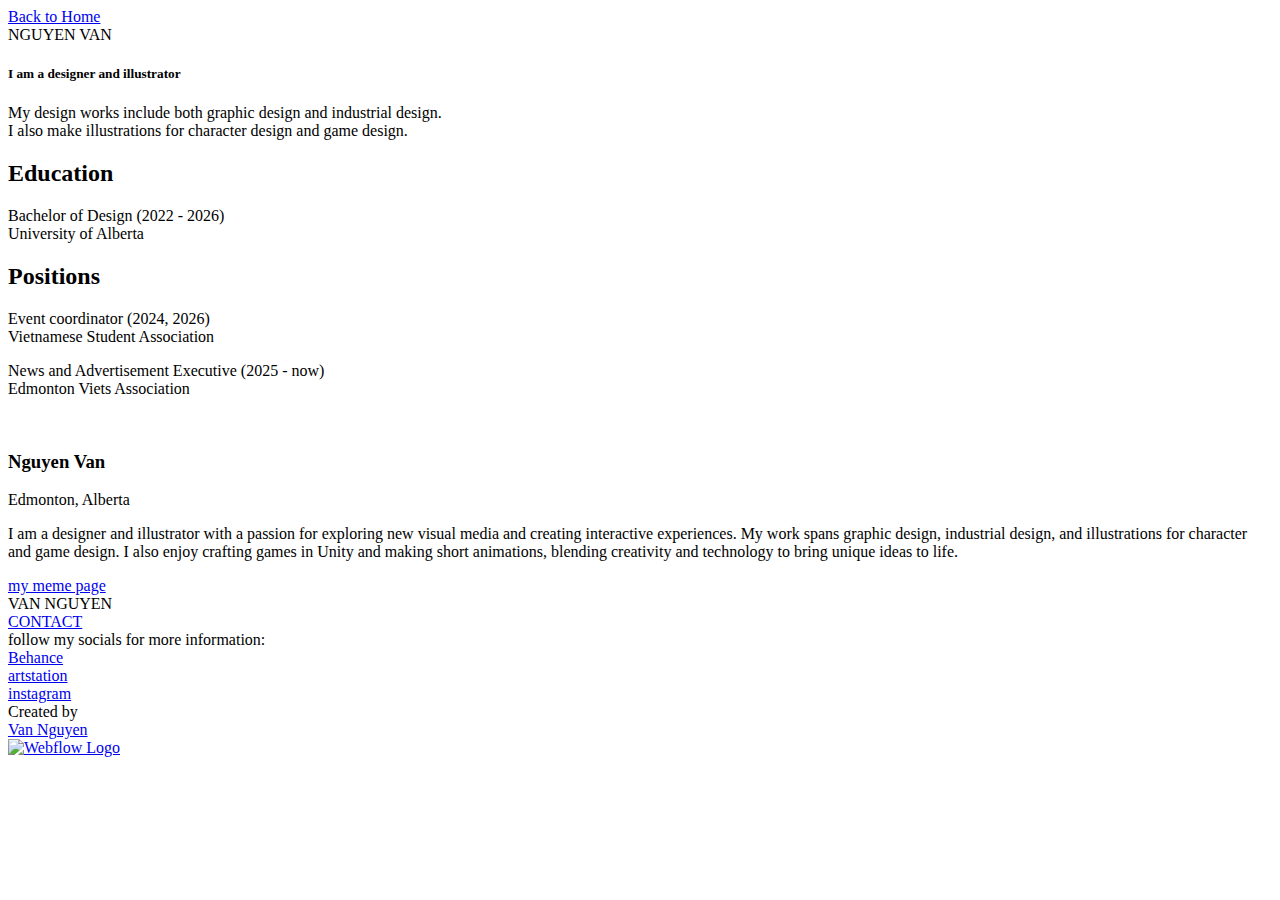
==== about-me.html @ 464d43b6 "Add files via upload" ====
<!DOCTYPE html><html data-wf-page="67dcb4f5de5b63b4d4d7429f" data-wf-site="67dcb4f5de5b63b4d4d7425e" data-wf-status="1" lang="en" data-wf-locale="en"><head><meta charset="utf-8"/><title>About me</title><meta content="About me" property="og:title"/><meta content="About me" property="twitter:title"/><meta content="width=device-width, initial-scale=1" name="viewport"/><meta content="Webflow" name="generator"/><link href="css/webflow-style.css" rel="stylesheet" type="text/css"/><link href="https://fonts.googleapis.com" rel="preconnect"/><link href="https://fonts.gstatic.com" rel="preconnect" crossorigin="anonymous"/><script src="https://ajax.googleapis.com/ajax/libs/webfont/1.6.26/webfont.js" type="text/javascript"></script><script type="text/javascript">WebFont.load({  google: {    families: ["Montserrat:100,100italic,200,200italic,300,300italic,400,400italic,500,500italic,600,600italic,700,700italic,800,800italic,900,900italic"]  }});</script><script type="text/javascript">!function(o,c){var n=c.documentElement,t=" w-mod-";n.className+=t+"js",("ontouchstart"in o||o.DocumentTouch&&c instanceof DocumentTouch)&&(n.className+=t+"touch")}(window,document);</script><link href="images/favicon.png" rel="shortcut icon" type="image/x-icon"/><link href="images/app-icon.png" rel="apple-touch-icon"/><meta name="robots" content="noindex"></head><body><div class="main-wrapper"><section class="section-header"><div class="back-to-home"><a data-w-id="5b783080-8702-f829-5956-04afd309e642" href="/" class="link-on-light w-inline-block"><div class="text-size-caps-tiny">Back to Home</div><div class="underline-link dark-line-transparent"><div class="underline-on-hover dark-line"></div></div></a></div><div class="wrap-logo-light"><div class="logo-on-white">NGUYEN VAN</div></div><div class="flex-ver-center-top"><div class="wrap-licenses-info"><h5 class="text-align-center">I am a designer and illustrator</h5><div class="paragraph-small text-align-center">My design works include both graphic design and industrial design. <br/>I also make illustrations for character design and game design.</div></div></div></section><section class="licenses"><div class="w-layout-blockcontainer container w-container"><div class="margin-vertical-50px"><div class="line-horizontal-dark"></div></div><div class="margin-bottom-100px"><div class="w-layout-grid grid-12-columns"><div id="w-node-_03982866-c408-ca87-9f20-dda35f40e719-d4d7429f" class="wrap-content"><h2 class="heading-medium">Education</h2><p class="paragraph-small">Bachelor of Design (2022 - 2026)<br/>University of Alberta</p><h2 class="heading-medium">Positions</h2><p class="paragraph-small">Event coordinator (2024, 2026)<br/>Vietnamese Student Association</p><p class="paragraph-small">News and Advertisement Executive (2025 - now)<br/>Edmonton Viets Association</p></div><div id="w-node-ee511ff6-ea95-f053-33fc-9f5f049cc5e0-d4d7429f" class="w-layout-grid grid-3-columns"><div id="w-node-ee511ff6-ea95-f053-33fc-9f5f049cc5e1-d4d7429f" class="wrap-content"><img src="images/artboard-202.png" loading="lazy" sizes="(max-width: 767px) 100vw, (max-width: 991px) 728px, 940px" srcset="images/artboard-202-p-500.png 500w, images/artboard-202-p-800.png 800w, images/artboard-202-p-1080.png 1080w, images/artboard-202-p-1600.png 1600w, images/artboard-202-p-2000.png 2000w, images/artboard-202-p-2600.png 2600w, images/artboard-202-p-3200.png 3200w, images/artboard-202.png 3301w" alt="" class="image-7"/></div><div id="w-node-ee511ff6-ea95-f053-33fc-9f5f049cc5e8-d4d7429f" class="wrap-content"><h3 class="heading-medium-2 text-align-center">Nguyen Van</h3><p class="paragraph-small text-name">Edmonton, Alberta</p><p class="paragraph-small">I am a designer and illustrator with a passion for exploring new visual media and creating interactive experiences. My work spans graphic design, industrial design, and illustrations for character and game design. I also enjoy crafting games in Unity and making short animations, blending creativity and technology to bring unique ideas to life.</p><a href="https://vans-portfolio-site-6d02f5.webflow.io/" class="button w-inline-block"><div class="text-button-on-dark">my meme page</div></a></div></div></div></div></div></section><section data-w-id="c241b0a5-a952-9796-8a7b-8c2e65cb9c24" class="testimonials section-dark"><section class="section-cta-01"><div id="Contact" class="contact-anchor"></div></section><div class="wrap-logo-dark"><div class="logo-on-dark">VAN NGUYEN</div><div class="line-vertical"></div><a href="mailto:nguyenkhanhvan112.24@gmail.com" class="button-cta w-inline-block"><div class="text-button">CONTACT</div></a></div><section class="section-cta-02"><div class="w-layout-blockcontainer container w-container"><div class="flex-ver-center-top"><div class="margin-bottom-25px"><div class="maxw-did-you-find"><div class="text-size-caps-tiny text-color-light text-align-center">follow my socials for more information:</div></div></div><div class="flex-social-links"><a data-w-id="8484352c-6ba5-ca65-12f2-afdf9af76b28" href="https://www.behance.net/khanhvannguyen4" target="_blank" class="link-on-dark w-inline-block"><div class="text-size-caps-tiny text-color-light">Behance</div><div class="underline-link light-line-transparent"><div class="underline-on-hover light-line"></div></div></a><a data-w-id="8484352c-6ba5-ca65-12f2-afdf9af76b28" href="https://fsan_go.artstation.com/" target="_blank" class="link-on-dark w-inline-block"><div class="text-size-caps-tiny text-color-light">artstation</div><div class="underline-link light-line-transparent"><div class="underline-on-hover light-line"></div></div></a><a data-w-id="8484352c-6ba5-ca65-12f2-afdf9af76b28" href="https://www.instagram.com/astolfobeztwaifu/" target="_blank" class="link-on-dark w-inline-block"><div class="text-size-caps-tiny text-color-light">instagram</div><div class="underline-link light-line-transparent"><div class="underline-on-hover light-line"></div></div></a></div></div></div></section><div class="flex-ver-center-top"></div></section><section class="section-footer-links section-dark"><div class="w-layout-blockcontainer container w-container"><div class="margin-bottom-20px"><div class="line-horizontal-light"></div><div class="footer-links"><div class="footer-link-left"><div class="margin-right-8px"><div class="info-text-footer"><div class="text-size-tiny">Created by</div></div></div><div class="margin-right-30px"><a href="/" class="link-fading w-inline-block"><div class="text-size-tiny text-color-light">Van Nguyen</div></a></div><a href="/" class="link-fading w-inline-block"><div class="logo-webflow-light"><img sizes="(max-width: 767px) 100vw, (max-width: 991px) 728px, 940px" srcset="images/artboard-204-p-500.png 500w, images/artboard-204-p-800.png 800w, images/artboard-204-p-1080.png 1080w, images/artboard-204-p-1600.png 1600w, images/artboard-204-p-2000.png 2000w, images/artboard-204.png 2334w" alt="Webflow Logo" src="images/artboard-204.png" loading="lazy" class="image-6"/></div></a></div></div></div></div></section></div><script src="js/jquery.js" type="text/javascript"  ></script><script src="js/webflow.schunk.4a394eb5af8156f2.js" type="text/javascript"></script><script src="js/webflow.schunk.96f2ee1a4dca6836.js" type="text/javascript"></script><script src="js/webflow-script-1.js" type="text/javascript"></script></body></html>
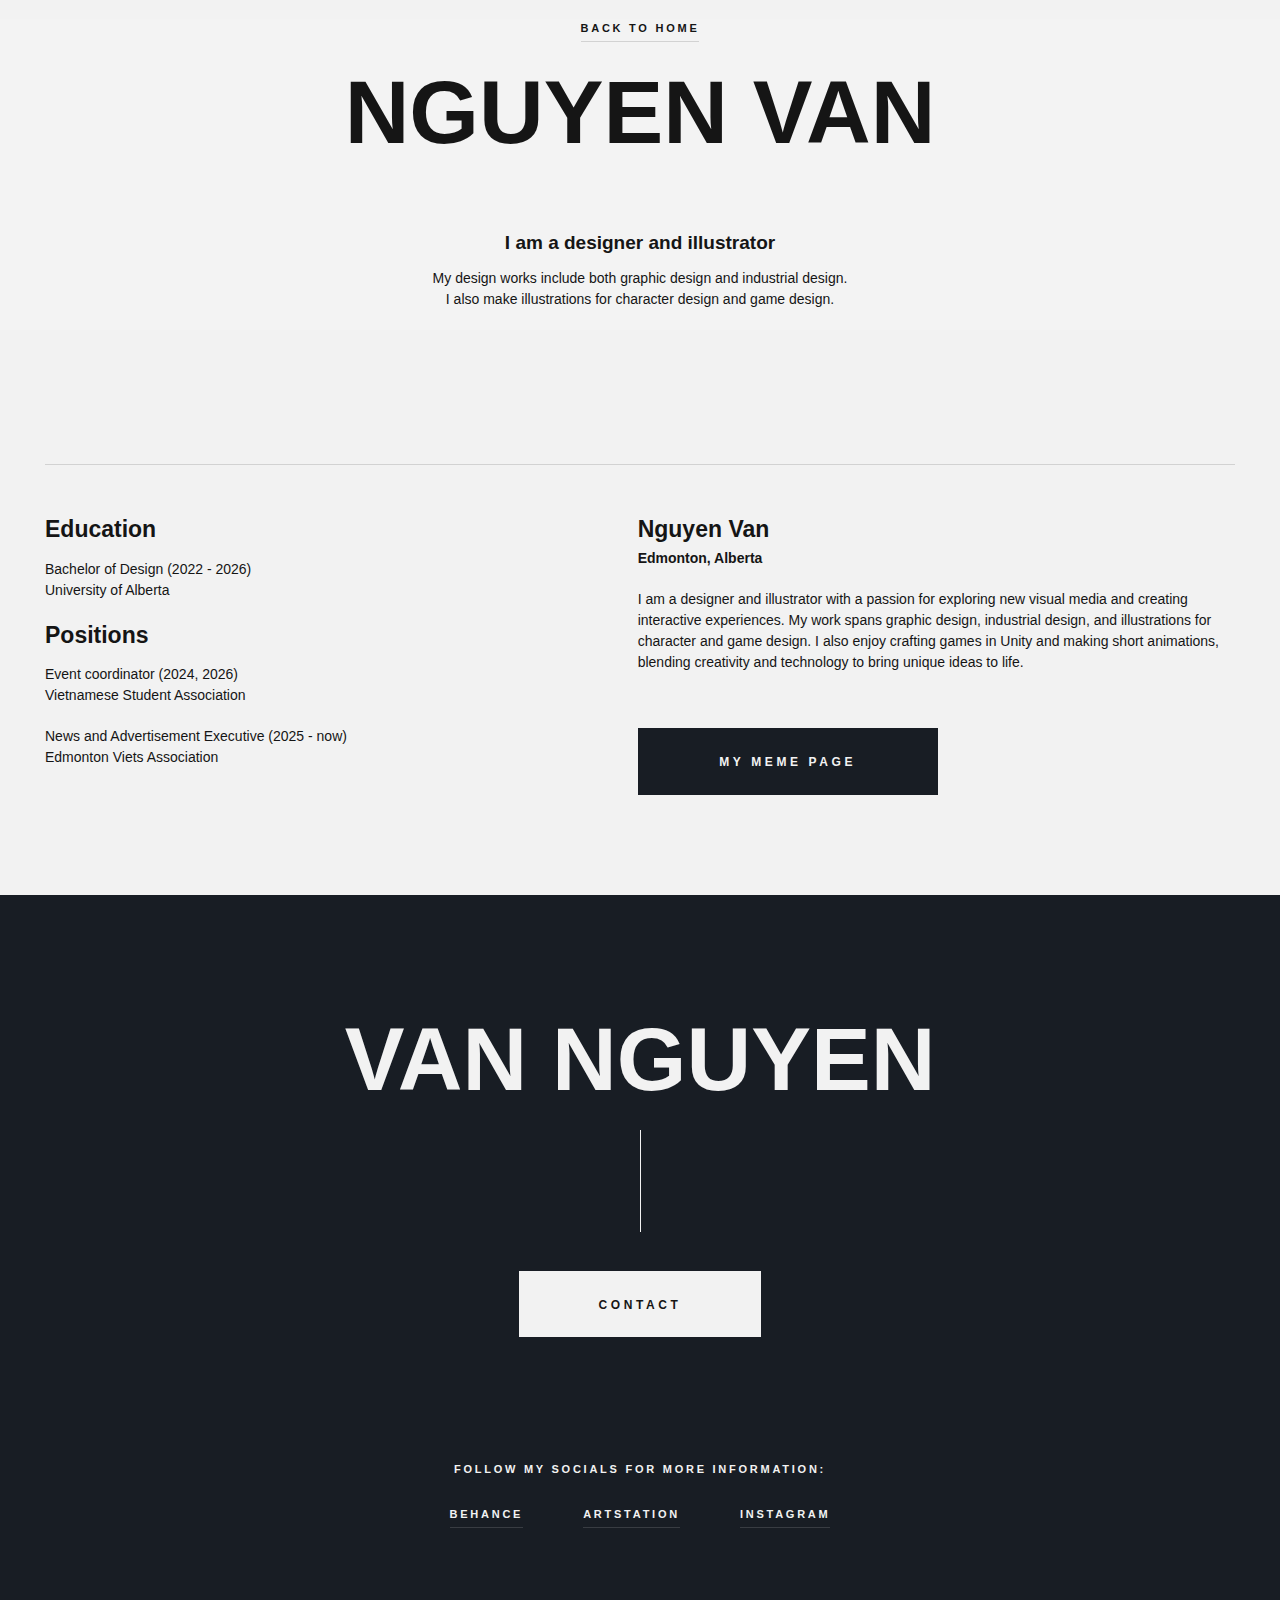
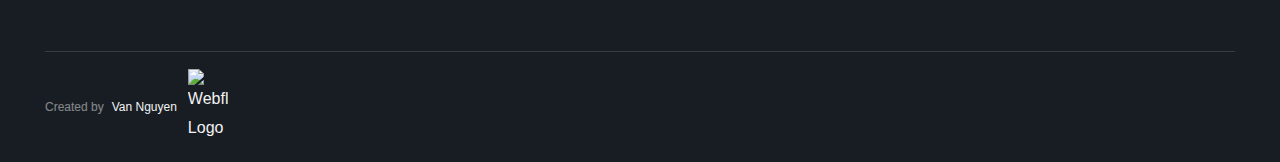
==== commit 46233dc3: "Update about-me.html" ====
--- a/about-me.html
+++ b/about-me.html
@@ -1 +1 @@
-<!DOCTYPE html><html data-wf-page="67dcb4f5de5b63b4d4d7429f" data-wf-site="67dcb4f5de5b63b4d4d7425e" data-wf-status="1" lang="en" data-wf-locale="en"><head><meta charset="utf-8"/><title>About me</title><meta content="About me" property="og:title"/><meta content="About me" property="twitter:title"/><meta content="width=device-width, initial-scale=1" name="viewport"/><meta content="Webflow" name="generator"/><link href="css/webflow-style.css" rel="stylesheet" type="text/css"/><link href="https://fonts.googleapis.com" rel="preconnect"/><link href="https://fonts.gstatic.com" rel="preconnect" crossorigin="anonymous"/><script src="https://ajax.googleapis.com/ajax/libs/webfont/1.6.26/webfont.js" type="text/javascript"></script><script type="text/javascript">WebFont.load({  google: {    families: ["Montserrat:100,100italic,200,200italic,300,300italic,400,400italic,500,500italic,600,600italic,700,700italic,800,800italic,900,900italic"]  }});</script><script type="text/javascript">!function(o,c){var n=c.documentElement,t=" w-mod-";n.className+=t+"js",("ontouchstart"in o||o.DocumentTouch&&c instanceof DocumentTouch)&&(n.className+=t+"touch")}(window,document);</script><link href="images/favicon.png" rel="shortcut icon" type="image/x-icon"/><link href="images/app-icon.png" rel="apple-touch-icon"/><meta name="robots" content="noindex"></head><body><div class="main-wrapper"><section class="section-header"><div class="back-to-home"><a data-w-id="5b783080-8702-f829-5956-04afd309e642" href="/" class="link-on-light w-inline-block"><div class="text-size-caps-tiny">Back to Home</div><div class="underline-link dark-line-transparent"><div class="underline-on-hover dark-line"></div></div></a></div><div class="wrap-logo-light"><div class="logo-on-white">NGUYEN VAN</div></div><div class="flex-ver-center-top"><div class="wrap-licenses-info"><h5 class="text-align-center">I am a designer and illustrator</h5><div class="paragraph-small text-align-center">My design works include both graphic design and industrial design. <br/>I also make illustrations for character design and game design.</div></div></div></section><section class="licenses"><div class="w-layout-blockcontainer container w-container"><div class="margin-vertical-50px"><div class="line-horizontal-dark"></div></div><div class="margin-bottom-100px"><div class="w-layout-grid grid-12-columns"><div id="w-node-_03982866-c408-ca87-9f20-dda35f40e719-d4d7429f" class="wrap-content"><h2 class="heading-medium">Education</h2><p class="paragraph-small">Bachelor of Design (2022 - 2026)<br/>University of Alberta</p><h2 class="heading-medium">Positions</h2><p class="paragraph-small">Event coordinator (2024, 2026)<br/>Vietnamese Student Association</p><p class="paragraph-small">News and Advertisement Executive (2025 - now)<br/>Edmonton Viets Association</p></div><div id="w-node-ee511ff6-ea95-f053-33fc-9f5f049cc5e0-d4d7429f" class="w-layout-grid grid-3-columns"><div id="w-node-ee511ff6-ea95-f053-33fc-9f5f049cc5e1-d4d7429f" class="wrap-content"><img src="images/artboard-202.png" loading="lazy" sizes="(max-width: 767px) 100vw, (max-width: 991px) 728px, 940px" srcset="images/artboard-202-p-500.png 500w, images/artboard-202-p-800.png 800w, images/artboard-202-p-1080.png 1080w, images/artboard-202-p-1600.png 1600w, images/artboard-202-p-2000.png 2000w, images/artboard-202-p-2600.png 2600w, images/artboard-202-p-3200.png 3200w, images/artboard-202.png 3301w" alt="" class="image-7"/></div><div id="w-node-ee511ff6-ea95-f053-33fc-9f5f049cc5e8-d4d7429f" class="wrap-content"><h3 class="heading-medium-2 text-align-center">Nguyen Van</h3><p class="paragraph-small text-name">Edmonton, Alberta</p><p class="paragraph-small">I am a designer and illustrator with a passion for exploring new visual media and creating interactive experiences. My work spans graphic design, industrial design, and illustrations for character and game design. I also enjoy crafting games in Unity and making short animations, blending creativity and technology to bring unique ideas to life.</p><a href="https://vans-portfolio-site-6d02f5.webflow.io/" class="button w-inline-block"><div class="text-button-on-dark">my meme page</div></a></div></div></div></div></div></section><section data-w-id="c241b0a5-a952-9796-8a7b-8c2e65cb9c24" class="testimonials section-dark"><section class="section-cta-01"><div id="Contact" class="contact-anchor"></div></section><div class="wrap-logo-dark"><div class="logo-on-dark">VAN NGUYEN</div><div class="line-vertical"></div><a href="mailto:nguyenkhanhvan112.24@gmail.com" class="button-cta w-inline-block"><div class="text-button">CONTACT</div></a></div><section class="section-cta-02"><div class="w-layout-blockcontainer container w-container"><div class="flex-ver-center-top"><div class="margin-bottom-25px"><div class="maxw-did-you-find"><div class="text-size-caps-tiny text-color-light text-align-center">follow my socials for more information:</div></div></div><div class="flex-social-links"><a data-w-id="8484352c-6ba5-ca65-12f2-afdf9af76b28" href="https://www.behance.net/khanhvannguyen4" target="_blank" class="link-on-dark w-inline-block"><div class="text-size-caps-tiny text-color-light">Behance</div><div class="underline-link light-line-transparent"><div class="underline-on-hover light-line"></div></div></a><a data-w-id="8484352c-6ba5-ca65-12f2-afdf9af76b28" href="https://fsan_go.artstation.com/" target="_blank" class="link-on-dark w-inline-block"><div class="text-size-caps-tiny text-color-light">artstation</div><div class="underline-link light-line-transparent"><div class="underline-on-hover light-line"></div></div></a><a data-w-id="8484352c-6ba5-ca65-12f2-afdf9af76b28" href="https://www.instagram.com/astolfobeztwaifu/" target="_blank" class="link-on-dark w-inline-block"><div class="text-size-caps-tiny text-color-light">instagram</div><div class="underline-link light-line-transparent"><div class="underline-on-hover light-line"></div></div></a></div></div></div></section><div class="flex-ver-center-top"></div></section><section class="section-footer-links section-dark"><div class="w-layout-blockcontainer container w-container"><div class="margin-bottom-20px"><div class="line-horizontal-light"></div><div class="footer-links"><div class="footer-link-left"><div class="margin-right-8px"><div class="info-text-footer"><div class="text-size-tiny">Created by</div></div></div><div class="margin-right-30px"><a href="/" class="link-fading w-inline-block"><div class="text-size-tiny text-color-light">Van Nguyen</div></a></div><a href="/" class="link-fading w-inline-block"><div class="logo-webflow-light"><img sizes="(max-width: 767px) 100vw, (max-width: 991px) 728px, 940px" srcset="images/artboard-204-p-500.png 500w, images/artboard-204-p-800.png 800w, images/artboard-204-p-1080.png 1080w, images/artboard-204-p-1600.png 1600w, images/artboard-204-p-2000.png 2000w, images/artboard-204.png 2334w" alt="Webflow Logo" src="images/artboard-204.png" loading="lazy" class="image-6"/></div></a></div></div></div></div></section></div><script src="js/jquery.js" type="text/javascript"  ></script><script src="js/webflow.schunk.4a394eb5af8156f2.js" type="text/javascript"></script><script src="js/webflow.schunk.96f2ee1a4dca6836.js" type="text/javascript"></script><script src="js/webflow-script-1.js" type="text/javascript"></script></body></html>+<!DOCTYPE html><html data-wf-page="67dcb4f5de5b63b4d4d7429f" data-wf-site="67dcb4f5de5b63b4d4d7425e" data-wf-status="1" lang="en" data-wf-locale="en"><head><meta charset="utf-8"/><title>About me</title><meta content="About me" property="og:title"/><meta content="About me" property="twitter:title"/><meta content="width=device-width, initial-scale=1" name="viewport"/><meta content="Webflow" name="generator"/><link href="css/webflow-style.css" rel="stylesheet" type="text/css"/><link href="https://fonts.googleapis.com" rel="preconnect"/><link href="https://fonts.gstatic.com" rel="preconnect" crossorigin="anonymous"/><script src="https://ajax.googleapis.com/ajax/libs/webfont/1.6.26/webfont.js" type="text/javascript"></script><script type="text/javascript">WebFont.load({  google: {    families: ["Montserrat:100,100italic,200,200italic,300,300italic,400,400italic,500,500italic,600,600italic,700,700italic,800,800italic,900,900italic"]  }});</script><script type="text/javascript">!function(o,c){var n=c.documentElement,t=" w-mod-";n.className+=t+"js",("ontouchstart"in o||o.DocumentTouch&&c instanceof DocumentTouch)&&(n.className+=t+"touch")}(window,document);</script><link href="images/favicon.png" rel="shortcut icon" type="image/x-icon"/><link href="images/app-icon.png" rel="apple-touch-icon"/><meta name="robots" content="noindex"></head><body><div class="main-wrapper"><section class="section-header"><div class="back-to-home"><a data-w-id="5b783080-8702-f829-5956-04afd309e642" href="/portfolio" class="link-on-light w-inline-block"><div class="text-size-caps-tiny">Back to Home</div><div class="underline-link dark-line-transparent"><div class="underline-on-hover dark-line"></div></div></a></div><div class="wrap-logo-light"><div class="logo-on-white">NGUYEN VAN</div></div><div class="flex-ver-center-top"><div class="wrap-licenses-info"><h5 class="text-align-center">I am a designer and illustrator</h5><div class="paragraph-small text-align-center">My design works include both graphic design and industrial design. <br/>I also make illustrations for character design and game design.</div></div></div></section><section class="licenses"><div class="w-layout-blockcontainer container w-container"><div class="margin-vertical-50px"><div class="line-horizontal-dark"></div></div><div class="margin-bottom-100px"><div class="w-layout-grid grid-12-columns"><div id="w-node-_03982866-c408-ca87-9f20-dda35f40e719-d4d7429f" class="wrap-content"><h2 class="heading-medium">Education</h2><p class="paragraph-small">Bachelor of Design (2022 - 2026)<br/>University of Alberta</p><h2 class="heading-medium">Positions</h2><p class="paragraph-small">Event coordinator (2024, 2026)<br/>Vietnamese Student Association</p><p class="paragraph-small">News and Advertisement Executive (2025 - now)<br/>Edmonton Viets Association</p></div><div id="w-node-ee511ff6-ea95-f053-33fc-9f5f049cc5e0-d4d7429f" class="w-layout-grid grid-3-columns"><div id="w-node-ee511ff6-ea95-f053-33fc-9f5f049cc5e1-d4d7429f" class="wrap-content"><img src="images/artboard-202.png" loading="lazy" sizes="(max-width: 767px) 100vw, (max-width: 991px) 728px, 940px" srcset="images/artboard-202-p-500.png 500w, images/artboard-202-p-800.png 800w, images/artboard-202-p-1080.png 1080w, images/artboard-202-p-1600.png 1600w, images/artboard-202-p-2000.png 2000w, images/artboard-202-p-2600.png 2600w, images/artboard-202-p-3200.png 3200w, images/artboard-202.png 3301w" alt="" class="image-7"/></div><div id="w-node-ee511ff6-ea95-f053-33fc-9f5f049cc5e8-d4d7429f" class="wrap-content"><h3 class="heading-medium-2 text-align-center">Nguyen Van</h3><p class="paragraph-small text-name">Edmonton, Alberta</p><p class="paragraph-small">I am a designer and illustrator with a passion for exploring new visual media and creating interactive experiences. My work spans graphic design, industrial design, and illustrations for character and game design. I also enjoy crafting games in Unity and making short animations, blending creativity and technology to bring unique ideas to life.</p><a href="https://vans-portfolio-site-6d02f5.webflow.io/" class="button w-inline-block"><div class="text-button-on-dark">my meme page</div></a></div></div></div></div></div></section><section data-w-id="c241b0a5-a952-9796-8a7b-8c2e65cb9c24" class="testimonials section-dark"><section class="section-cta-01"><div id="Contact" class="contact-anchor"></div></section><div class="wrap-logo-dark"><div class="logo-on-dark">VAN NGUYEN</div><div class="line-vertical"></div><a href="mailto:nguyenkhanhvan112.24@gmail.com" class="button-cta w-inline-block"><div class="text-button">CONTACT</div></a></div><section class="section-cta-02"><div class="w-layout-blockcontainer container w-container"><div class="flex-ver-center-top"><div class="margin-bottom-25px"><div class="maxw-did-you-find"><div class="text-size-caps-tiny text-color-light text-align-center">follow my socials for more information:</div></div></div><div class="flex-social-links"><a data-w-id="8484352c-6ba5-ca65-12f2-afdf9af76b28" href="https://www.behance.net/khanhvannguyen4" target="_blank" class="link-on-dark w-inline-block"><div class="text-size-caps-tiny text-color-light">Behance</div><div class="underline-link light-line-transparent"><div class="underline-on-hover light-line"></div></div></a><a data-w-id="8484352c-6ba5-ca65-12f2-afdf9af76b28" href="https://fsan_go.artstation.com/" target="_blank" class="link-on-dark w-inline-block"><div class="text-size-caps-tiny text-color-light">artstation</div><div class="underline-link light-line-transparent"><div class="underline-on-hover light-line"></div></div></a><a data-w-id="8484352c-6ba5-ca65-12f2-afdf9af76b28" href="https://www.instagram.com/astolfobeztwaifu/" target="_blank" class="link-on-dark w-inline-block"><div class="text-size-caps-tiny text-color-light">instagram</div><div class="underline-link light-line-transparent"><div class="underline-on-hover light-line"></div></div></a></div></div></div></section><div class="flex-ver-center-top"></div></section><section class="section-footer-links section-dark"><div class="w-layout-blockcontainer container w-container"><div class="margin-bottom-20px"><div class="line-horizontal-light"></div><div class="footer-links"><div class="footer-link-left"><div class="margin-right-8px"><div class="info-text-footer"><div class="text-size-tiny">Created by</div></div></div><div class="margin-right-30px"><a href="/" class="link-fading w-inline-block"><div class="text-size-tiny text-color-light">Van Nguyen</div></a></div><a href="/" class="link-fading w-inline-block"><div class="logo-webflow-light"><img sizes="(max-width: 767px) 100vw, (max-width: 991px) 728px, 940px" srcset="images/artboard-204-p-500.png 500w, images/artboard-204-p-800.png 800w, images/artboard-204-p-1080.png 1080w, images/artboard-204-p-1600.png 1600w, images/artboard-204-p-2000.png 2000w, images/artboard-204.png 2334w" alt="Webflow Logo" src="images/artboard-204.png" loading="lazy" class="image-6"/></div></a></div></div></div></div></section></div><script src="js/jquery.js" type="text/javascript"  ></script><script src="js/webflow.schunk.4a394eb5af8156f2.js" type="text/javascript"></script><script src="js/webflow.schunk.96f2ee1a4dca6836.js" type="text/javascript"></script><script src="js/webflow-script-1.js" type="text/javascript"></script></body></html>
--- a/css/webflow-style.css
+++ b/css/webflow-style.css
@@ -0,0 +1,8260 @@
+html {
+  -webkit-text-size-adjust: 100%;
+  -ms-text-size-adjust: 100%;
+  font-family: sans-serif;
+}
+
+body {
+  margin: 0;
+}
+
+article, aside, details, figcaption, figure, footer, header, hgroup, main, menu, nav, section, summary {
+  display: block;
+}
+
+audio, canvas, progress, video {
+  vertical-align: baseline;
+  display: inline-block;
+}
+
+audio:not([controls]) {
+  height: 0;
+  display: none;
+}
+
+[hidden], template {
+  display: none;
+}
+
+a {
+  background-color: #0000;
+}
+
+a:active, a:hover {
+  outline: 0;
+}
+
+abbr[title] {
+  border-bottom: 1px dotted;
+}
+
+b, strong {
+  font-weight: bold;
+}
+
+dfn {
+  font-style: italic;
+}
+
+h1 {
+  margin: .67em 0;
+  font-size: 2em;
+}
+
+mark {
+  color: #000;
+  background: #ff0;
+}
+
+small {
+  font-size: 80%;
+}
+
+sub, sup {
+  vertical-align: baseline;
+  font-size: 75%;
+  line-height: 0;
+  position: relative;
+}
+
+sup {
+  top: -.5em;
+}
+
+sub {
+  bottom: -.25em;
+}
+
+img {
+  border: 0;
+}
+
+svg:not(:root) {
+  overflow: hidden;
+}
+
+hr {
+  box-sizing: content-box;
+  height: 0;
+}
+
+pre {
+  overflow: auto;
+}
+
+code, kbd, pre, samp {
+  font-family: monospace;
+  font-size: 1em;
+}
+
+button, input, optgroup, select, textarea {
+  color: inherit;
+  font: inherit;
+  margin: 0;
+}
+
+button {
+  overflow: visible;
+}
+
+button, select {
+  text-transform: none;
+}
+
+button, html input[type="button"], input[type="reset"] {
+  -webkit-appearance: button;
+  cursor: pointer;
+}
+
+button[disabled], html input[disabled] {
+  cursor: default;
+}
+
+button::-moz-focus-inner, input::-moz-focus-inner {
+  border: 0;
+  padding: 0;
+}
+
+input {
+  line-height: normal;
+}
+
+input[type="checkbox"], input[type="radio"] {
+  box-sizing: border-box;
+  padding: 0;
+}
+
+input[type="number"]::-webkit-inner-spin-button, input[type="number"]::-webkit-outer-spin-button {
+  height: auto;
+}
+
+input[type="search"] {
+  -webkit-appearance: none;
+}
+
+input[type="search"]::-webkit-search-cancel-button, input[type="search"]::-webkit-search-decoration {
+  -webkit-appearance: none;
+}
+
+legend {
+  border: 0;
+  padding: 0;
+}
+
+textarea {
+  overflow: auto;
+}
+
+optgroup {
+  font-weight: bold;
+}
+
+table {
+  border-collapse: collapse;
+  border-spacing: 0;
+}
+
+td, th {
+  padding: 0;
+}
+
+@font-face {
+  font-family: webflow-icons;
+  src: url("[data-uri]") format("truetype");
+  font-weight: normal;
+  font-style: normal;
+}
+
+[class^="w-icon-"], [class*=" w-icon-"] {
+  speak: none;
+  font-variant: normal;
+  text-transform: none;
+  -webkit-font-smoothing: antialiased;
+  -moz-osx-font-smoothing: grayscale;
+  font-style: normal;
+  font-weight: normal;
+  line-height: 1;
+  font-family: webflow-icons !important;
+}
+
+.w-icon-slider-right:before {
+  content: "";
+}
+
+.w-icon-slider-left:before {
+  content: "";
+}
+
+.w-icon-nav-menu:before {
+  content: "";
+}
+
+.w-icon-arrow-down:before, .w-icon-dropdown-toggle:before {
+  content: "";
+}
+
+.w-icon-file-upload-remove:before {
+  content: "";
+}
+
+.w-icon-file-upload-icon:before {
+  content: "";
+}
+
+* {
+  box-sizing: border-box;
+}
+
+html {
+  height: 100%;
+}
+
+body {
+  color: #333;
+  background-color: #fff;
+  min-height: 100%;
+  margin: 0;
+  font-family: Arial, sans-serif;
+  font-size: 14px;
+  line-height: 20px;
+}
+
+img {
+  vertical-align: middle;
+  max-width: 100%;
+  display: inline-block;
+}
+
+html.w-mod-touch * {
+  background-attachment: scroll !important;
+}
+
+.w-block {
+  display: block;
+}
+
+.w-inline-block {
+  max-width: 100%;
+  display: inline-block;
+}
+
+.w-clearfix:before, .w-clearfix:after {
+  content: " ";
+  grid-area: 1 / 1 / 2 / 2;
+  display: table;
+}
+
+.w-clearfix:after {
+  clear: both;
+}
+
+.w-hidden {
+  display: none;
+}
+
+.w-button {
+  color: #fff;
+  line-height: inherit;
+  cursor: pointer;
+  background-color: #3898ec;
+  border: 0;
+  border-radius: 0;
+  padding: 9px 15px;
+  text-decoration: none;
+  display: inline-block;
+}
+
+input.w-button {
+  -webkit-appearance: button;
+}
+
+html[data-w-dynpage] [data-w-cloak] {
+  color: #0000 !important;
+}
+
+.w-code-block {
+  margin: unset;
+}
+
+pre.w-code-block code {
+  all: inherit;
+}
+
+.w-optimization {
+  display: contents;
+}
+
+.w-webflow-badge, .w-webflow-badge > img {
+  box-sizing: unset;
+  width: unset;
+  height: unset;
+  max-height: unset;
+  max-width: unset;
+  min-height: unset;
+  min-width: unset;
+  margin: unset;
+  padding: unset;
+  float: unset;
+  clear: unset;
+  border: unset;
+  border-radius: unset;
+  background: unset;
+  background-image: unset;
+  background-position: unset;
+  background-size: unset;
+  background-repeat: unset;
+  background-origin: unset;
+  background-clip: unset;
+  background-attachment: unset;
+  background-color: unset;
+  box-shadow: unset;
+  transform: unset;
+  direction: unset;
+  font-family: unset;
+  font-weight: unset;
+  color: unset;
+  font-size: unset;
+  line-height: unset;
+  font-style: unset;
+  font-variant: unset;
+  text-align: unset;
+  letter-spacing: unset;
+  -webkit-text-decoration: unset;
+  text-decoration: unset;
+  text-indent: unset;
+  text-transform: unset;
+  list-style-type: unset;
+  text-shadow: unset;
+  vertical-align: unset;
+  cursor: unset;
+  white-space: unset;
+  word-break: unset;
+  word-spacing: unset;
+  word-wrap: unset;
+  transition: unset;
+}
+
+.w-webflow-badge {
+  white-space: nowrap;
+  cursor: pointer;
+  box-shadow: 0 0 0 1px #0000001a, 0 1px 3px #0000001a;
+  visibility: visible !important;
+  opacity: 1 !important;
+  z-index: 2147483647 !important;
+  color: #aaadb0 !important;
+  overflow: unset !important;
+  background-color: #fff !important;
+  border-radius: 3px !important;
+  width: auto !important;
+  height: auto !important;
+  margin: 0 !important;
+  padding: 6px !important;
+  font-size: 12px !important;
+  line-height: 14px !important;
+  text-decoration: none !important;
+  display: inline-block !important;
+  position: fixed !important;
+  inset: auto 12px 12px auto !important;
+  transform: none !important;
+}
+
+.w-webflow-badge > img {
+  position: unset;
+  visibility: unset !important;
+  opacity: 1 !important;
+  vertical-align: middle !important;
+  display: inline-block !important;
+}
+
+h1, h2, h3, h4, h5, h6 {
+  margin-bottom: 10px;
+  font-weight: bold;
+}
+
+h1 {
+  margin-top: 20px;
+  font-size: 38px;
+  line-height: 44px;
+}
+
+h2 {
+  margin-top: 20px;
+  font-size: 32px;
+  line-height: 36px;
+}
+
+h3 {
+  margin-top: 20px;
+  font-size: 24px;
+  line-height: 30px;
+}
+
+h4 {
+  margin-top: 10px;
+  font-size: 18px;
+  line-height: 24px;
+}
+
+h5 {
+  margin-top: 10px;
+  font-size: 14px;
+  line-height: 20px;
+}
+
+h6 {
+  margin-top: 10px;
+  font-size: 12px;
+  line-height: 18px;
+}
+
+p {
+  margin-top: 0;
+  margin-bottom: 10px;
+}
+
+blockquote {
+  border-left: 5px solid #e2e2e2;
+  margin: 0 0 10px;
+  padding: 10px 20px;
+  font-size: 18px;
+  line-height: 22px;
+}
+
+figure {
+  margin: 0 0 10px;
+}
+
+ul, ol {
+  margin-top: 0;
+  margin-bottom: 10px;
+  padding-left: 40px;
+}
+
+.w-list-unstyled {
+  padding-left: 0;
+  list-style: none;
+}
+
+.w-embed:before, .w-embed:after {
+  content: " ";
+  grid-area: 1 / 1 / 2 / 2;
+  display: table;
+}
+
+.w-embed:after {
+  clear: both;
+}
+
+.w-video {
+  width: 100%;
+  padding: 0;
+  position: relative;
+}
+
+.w-video iframe, .w-video object, .w-video embed {
+  border: none;
+  width: 100%;
+  height: 100%;
+  position: absolute;
+  top: 0;
+  left: 0;
+}
+
+fieldset {
+  border: 0;
+  margin: 0;
+  padding: 0;
+}
+
+button, [type="button"], [type="reset"] {
+  cursor: pointer;
+  -webkit-appearance: button;
+  border: 0;
+}
+
+.w-form {
+  margin: 0 0 15px;
+}
+
+.w-form-done {
+  text-align: center;
+  background-color: #ddd;
+  padding: 20px;
+  display: none;
+}
+
+.w-form-fail {
+  background-color: #ffdede;
+  margin-top: 10px;
+  padding: 10px;
+  display: none;
+}
+
+label {
+  margin-bottom: 5px;
+  font-weight: bold;
+  display: block;
+}
+
+.w-input, .w-select {
+  color: #333;
+  vertical-align: middle;
+  background-color: #fff;
+  border: 1px solid #ccc;
+  width: 100%;
+  height: 38px;
+  margin-bottom: 10px;
+  padding: 8px 12px;
+  font-size: 14px;
+  line-height: 1.42857;
+  display: block;
+}
+
+.w-input::placeholder, .w-select::placeholder {
+  color: #999;
+}
+
+.w-input:focus, .w-select:focus {
+  border-color: #3898ec;
+  outline: 0;
+}
+
+.w-input[disabled], .w-select[disabled], .w-input[readonly], .w-select[readonly], fieldset[disabled] .w-input, fieldset[disabled] .w-select {
+  cursor: not-allowed;
+}
+
+.w-input[disabled]:not(.w-input-disabled), .w-select[disabled]:not(.w-input-disabled), .w-input[readonly], .w-select[readonly], fieldset[disabled]:not(.w-input-disabled) .w-input, fieldset[disabled]:not(.w-input-disabled) .w-select {
+  background-color: #eee;
+}
+
+textarea.w-input, textarea.w-select {
+  height: auto;
+}
+
+.w-select {
+  background-color: #f3f3f3;
+}
+
+.w-select[multiple] {
+  height: auto;
+}
+
+.w-form-label {
+  cursor: pointer;
+  margin-bottom: 0;
+  font-weight: normal;
+  display: inline-block;
+}
+
+.w-radio {
+  margin-bottom: 5px;
+  padding-left: 20px;
+  display: block;
+}
+
+.w-radio:before, .w-radio:after {
+  content: " ";
+  grid-area: 1 / 1 / 2 / 2;
+  display: table;
+}
+
+.w-radio:after {
+  clear: both;
+}
+
+.w-radio-input {
+  float: left;
+  margin: 3px 0 0 -20px;
+  line-height: normal;
+}
+
+.w-file-upload {
+  margin-bottom: 10px;
+  display: block;
+}
+
+.w-file-upload-input {
+  opacity: 0;
+  z-index: -100;
+  width: .1px;
+  height: .1px;
+  position: absolute;
+  overflow: hidden;
+}
+
+.w-file-upload-default, .w-file-upload-uploading, .w-file-upload-success {
+  color: #333;
+  display: inline-block;
+}
+
+.w-file-upload-error {
+  margin-top: 10px;
+  display: block;
+}
+
+.w-file-upload-default.w-hidden, .w-file-upload-uploading.w-hidden, .w-file-upload-error.w-hidden, .w-file-upload-success.w-hidden {
+  display: none;
+}
+
+.w-file-upload-uploading-btn {
+  cursor: pointer;
+  background-color: #fafafa;
+  border: 1px solid #ccc;
+  margin: 0;
+  padding: 8px 12px;
+  font-size: 14px;
+  font-weight: normal;
+  display: flex;
+}
+
+.w-file-upload-file {
+  background-color: #fafafa;
+  border: 1px solid #ccc;
+  flex-grow: 1;
+  justify-content: space-between;
+  margin: 0;
+  padding: 8px 9px 8px 11px;
+  display: flex;
+}
+
+.w-file-upload-file-name {
+  font-size: 14px;
+  font-weight: normal;
+  display: block;
+}
+
+.w-file-remove-link {
+  cursor: pointer;
+  width: auto;
+  height: auto;
+  margin-top: 3px;
+  margin-left: 10px;
+  padding: 3px;
+  display: block;
+}
+
+.w-icon-file-upload-remove {
+  margin: auto;
+  font-size: 10px;
+}
+
+.w-file-upload-error-msg {
+  color: #ea384c;
+  padding: 2px 0;
+  display: inline-block;
+}
+
+.w-file-upload-info {
+  padding: 0 12px;
+  line-height: 38px;
+  display: inline-block;
+}
+
+.w-file-upload-label {
+  cursor: pointer;
+  background-color: #fafafa;
+  border: 1px solid #ccc;
+  margin: 0;
+  padding: 8px 12px;
+  font-size: 14px;
+  font-weight: normal;
+  display: inline-block;
+}
+
+.w-icon-file-upload-icon, .w-icon-file-upload-uploading {
+  width: 20px;
+  margin-right: 8px;
+  display: inline-block;
+}
+
+.w-icon-file-upload-uploading {
+  height: 20px;
+}
+
+.w-container {
+  max-width: 940px;
+  margin-left: auto;
+  margin-right: auto;
+}
+
+.w-container:before, .w-container:after {
+  content: " ";
+  grid-area: 1 / 1 / 2 / 2;
+  display: table;
+}
+
+.w-container:after {
+  clear: both;
+}
+
+.w-container .w-row {
+  margin-left: -10px;
+  margin-right: -10px;
+}
+
+.w-row:before, .w-row:after {
+  content: " ";
+  grid-area: 1 / 1 / 2 / 2;
+  display: table;
+}
+
+.w-row:after {
+  clear: both;
+}
+
+.w-row .w-row {
+  margin-left: 0;
+  margin-right: 0;
+}
+
+.w-col {
+  float: left;
+  width: 100%;
+  min-height: 1px;
+  padding-left: 10px;
+  padding-right: 10px;
+  position: relative;
+}
+
+.w-col .w-col {
+  padding-left: 0;
+  padding-right: 0;
+}
+
+.w-col-1 {
+  width: 8.33333%;
+}
+
+.w-col-2 {
+  width: 16.6667%;
+}
+
+.w-col-3 {
+  width: 25%;
+}
+
+.w-col-4 {
+  width: 33.3333%;
+}
+
+.w-col-5 {
+  width: 41.6667%;
+}
+
+.w-col-6 {
+  width: 50%;
+}
+
+.w-col-7 {
+  width: 58.3333%;
+}
+
+.w-col-8 {
+  width: 66.6667%;
+}
+
+.w-col-9 {
+  width: 75%;
+}
+
+.w-col-10 {
+  width: 83.3333%;
+}
+
+.w-col-11 {
+  width: 91.6667%;
+}
+
+.w-col-12 {
+  width: 100%;
+}
+
+.w-hidden-main {
+  display: none !important;
+}
+
+@media screen and (max-width: 991px) {
+  .w-container {
+    max-width: 728px;
+  }
+
+  .w-hidden-main {
+    display: inherit !important;
+  }
+
+  .w-hidden-medium {
+    display: none !important;
+  }
+
+  .w-col-medium-1 {
+    width: 8.33333%;
+  }
+
+  .w-col-medium-2 {
+    width: 16.6667%;
+  }
+
+  .w-col-medium-3 {
+    width: 25%;
+  }
+
+  .w-col-medium-4 {
+    width: 33.3333%;
+  }
+
+  .w-col-medium-5 {
+    width: 41.6667%;
+  }
+
+  .w-col-medium-6 {
+    width: 50%;
+  }
+
+  .w-col-medium-7 {
+    width: 58.3333%;
+  }
+
+  .w-col-medium-8 {
+    width: 66.6667%;
+  }
+
+  .w-col-medium-9 {
+    width: 75%;
+  }
+
+  .w-col-medium-10 {
+    width: 83.3333%;
+  }
+
+  .w-col-medium-11 {
+    width: 91.6667%;
+  }
+
+  .w-col-medium-12 {
+    width: 100%;
+  }
+
+  .w-col-stack {
+    width: 100%;
+    left: auto;
+    right: auto;
+  }
+}
+
+@media screen and (max-width: 767px) {
+  .w-hidden-main, .w-hidden-medium {
+    display: inherit !important;
+  }
+
+  .w-hidden-small {
+    display: none !important;
+  }
+
+  .w-row, .w-container .w-row {
+    margin-left: 0;
+    margin-right: 0;
+  }
+
+  .w-col {
+    width: 100%;
+    left: auto;
+    right: auto;
+  }
+
+  .w-col-small-1 {
+    width: 8.33333%;
+  }
+
+  .w-col-small-2 {
+    width: 16.6667%;
+  }
+
+  .w-col-small-3 {
+    width: 25%;
+  }
+
+  .w-col-small-4 {
+    width: 33.3333%;
+  }
+
+  .w-col-small-5 {
+    width: 41.6667%;
+  }
+
+  .w-col-small-6 {
+    width: 50%;
+  }
+
+  .w-col-small-7 {
+    width: 58.3333%;
+  }
+
+  .w-col-small-8 {
+    width: 66.6667%;
+  }
+
+  .w-col-small-9 {
+    width: 75%;
+  }
+
+  .w-col-small-10 {
+    width: 83.3333%;
+  }
+
+  .w-col-small-11 {
+    width: 91.6667%;
+  }
+
+  .w-col-small-12 {
+    width: 100%;
+  }
+}
+
+@media screen and (max-width: 479px) {
+  .w-container {
+    max-width: none;
+  }
+
+  .w-hidden-main, .w-hidden-medium, .w-hidden-small {
+    display: inherit !important;
+  }
+
+  .w-hidden-tiny {
+    display: none !important;
+  }
+
+  .w-col {
+    width: 100%;
+  }
+
+  .w-col-tiny-1 {
+    width: 8.33333%;
+  }
+
+  .w-col-tiny-2 {
+    width: 16.6667%;
+  }
+
+  .w-col-tiny-3 {
+    width: 25%;
+  }
+
+  .w-col-tiny-4 {
+    width: 33.3333%;
+  }
+
+  .w-col-tiny-5 {
+    width: 41.6667%;
+  }
+
+  .w-col-tiny-6 {
+    width: 50%;
+  }
+
+  .w-col-tiny-7 {
+    width: 58.3333%;
+  }
+
+  .w-col-tiny-8 {
+    width: 66.6667%;
+  }
+
+  .w-col-tiny-9 {
+    width: 75%;
+  }
+
+  .w-col-tiny-10 {
+    width: 83.3333%;
+  }
+
+  .w-col-tiny-11 {
+    width: 91.6667%;
+  }
+
+  .w-col-tiny-12 {
+    width: 100%;
+  }
+}
+
+.w-widget {
+  position: relative;
+}
+
+.w-widget-map {
+  width: 100%;
+  height: 400px;
+}
+
+.w-widget-map label {
+  width: auto;
+  display: inline;
+}
+
+.w-widget-map img {
+  max-width: inherit;
+}
+
+.w-widget-map .gm-style-iw {
+  text-align: center;
+}
+
+.w-widget-map .gm-style-iw > button {
+  display: none !important;
+}
+
+.w-widget-twitter {
+  overflow: hidden;
+}
+
+.w-widget-twitter-count-shim {
+  vertical-align: top;
+  text-align: center;
+  background: #fff;
+  border: 1px solid #758696;
+  border-radius: 3px;
+  width: 28px;
+  height: 20px;
+  display: inline-block;
+  position: relative;
+}
+
+.w-widget-twitter-count-shim * {
+  pointer-events: none;
+  -webkit-user-select: none;
+  user-select: none;
+}
+
+.w-widget-twitter-count-shim .w-widget-twitter-count-inner {
+  text-align: center;
+  color: #999;
+  font-family: serif;
+  font-size: 15px;
+  line-height: 12px;
+  position: relative;
+}
+
+.w-widget-twitter-count-shim .w-widget-twitter-count-clear {
+  display: block;
+  position: relative;
+}
+
+.w-widget-twitter-count-shim.w--large {
+  width: 36px;
+  height: 28px;
+}
+
+.w-widget-twitter-count-shim.w--large .w-widget-twitter-count-inner {
+  font-size: 18px;
+  line-height: 18px;
+}
+
+.w-widget-twitter-count-shim:not(.w--vertical) {
+  margin-left: 5px;
+  margin-right: 8px;
+}
+
+.w-widget-twitter-count-shim:not(.w--vertical).w--large {
+  margin-left: 6px;
+}
+
+.w-widget-twitter-count-shim:not(.w--vertical):before, .w-widget-twitter-count-shim:not(.w--vertical):after {
+  content: " ";
+  pointer-events: none;
+  border: solid #0000;
+  width: 0;
+  height: 0;
+  position: absolute;
+  top: 50%;
+  left: 0;
+}
+
+.w-widget-twitter-count-shim:not(.w--vertical):before {
+  border-width: 4px;
+  border-color: #75869600 #5d6c7b #75869600 #75869600;
+  margin-top: -4px;
+  margin-left: -9px;
+}
+
+.w-widget-twitter-count-shim:not(.w--vertical).w--large:before {
+  border-width: 5px;
+  margin-top: -5px;
+  margin-left: -10px;
+}
+
+.w-widget-twitter-count-shim:not(.w--vertical):after {
+  border-width: 4px;
+  border-color: #fff0 #fff #fff0 #fff0;
+  margin-top: -4px;
+  margin-left: -8px;
+}
+
+.w-widget-twitter-count-shim:not(.w--vertical).w--large:after {
+  border-width: 5px;
+  margin-top: -5px;
+  margin-left: -9px;
+}
+
+.w-widget-twitter-count-shim.w--vertical {
+  width: 61px;
+  height: 33px;
+  margin-bottom: 8px;
+}
+
+.w-widget-twitter-count-shim.w--vertical:before, .w-widget-twitter-count-shim.w--vertical:after {
+  content: " ";
+  pointer-events: none;
+  border: solid #0000;
+  width: 0;
+  height: 0;
+  position: absolute;
+  top: 100%;
+  left: 50%;
+}
+
+.w-widget-twitter-count-shim.w--vertical:before {
+  border-width: 5px;
+  border-color: #5d6c7b #75869600 #75869600;
+  margin-left: -5px;
+}
+
+.w-widget-twitter-count-shim.w--vertical:after {
+  border-width: 4px;
+  border-color: #fff #fff0 #fff0;
+  margin-left: -4px;
+}
+
+.w-widget-twitter-count-shim.w--vertical .w-widget-twitter-count-inner {
+  font-size: 18px;
+  line-height: 22px;
+}
+
+.w-widget-twitter-count-shim.w--vertical.w--large {
+  width: 76px;
+}
+
+.w-background-video {
+  color: #fff;
+  height: 500px;
+  position: relative;
+  overflow: hidden;
+}
+
+.w-background-video > video {
+  object-fit: cover;
+  z-index: -100;
+  background-position: 50%;
+  background-size: cover;
+  width: 100%;
+  height: 100%;
+  margin: auto;
+  position: absolute;
+  inset: -100%;
+}
+
+.w-background-video > video::-webkit-media-controls-start-playback-button {
+  -webkit-appearance: none;
+  display: none !important;
+}
+
+.w-background-video--control {
+  background-color: #0000;
+  padding: 0;
+  position: absolute;
+  bottom: 1em;
+  right: 1em;
+}
+
+.w-background-video--control > [hidden] {
+  display: none !important;
+}
+
+.w-slider {
+  text-align: center;
+  clear: both;
+  -webkit-tap-highlight-color: #0000;
+  tap-highlight-color: #0000;
+  background: #ddd;
+  height: 300px;
+  position: relative;
+}
+
+.w-slider-mask {
+  z-index: 1;
+  white-space: nowrap;
+  height: 100%;
+  display: block;
+  position: relative;
+  left: 0;
+  right: 0;
+  overflow: hidden;
+}
+
+.w-slide {
+  vertical-align: top;
+  white-space: normal;
+  text-align: left;
+  width: 100%;
+  height: 100%;
+  display: inline-block;
+  position: relative;
+}
+
+.w-slider-nav {
+  z-index: 2;
+  text-align: center;
+  -webkit-tap-highlight-color: #0000;
+  tap-highlight-color: #0000;
+  height: 40px;
+  margin: auto;
+  padding-top: 10px;
+  position: absolute;
+  inset: auto 0 0;
+}
+
+.w-slider-nav.w-round > div {
+  border-radius: 100%;
+}
+
+.w-slider-nav.w-num > div {
+  font-size: inherit;
+  line-height: inherit;
+  width: auto;
+  height: auto;
+  padding: .2em .5em;
+}
+
+.w-slider-nav.w-shadow > div {
+  box-shadow: 0 0 3px #3336;
+}
+
+.w-slider-nav-invert {
+  color: #fff;
+}
+
+.w-slider-nav-invert > div {
+  background-color: #2226;
+}
+
+.w-slider-nav-invert > div.w-active {
+  background-color: #222;
+}
+
+.w-slider-dot {
+  cursor: pointer;
+  background-color: #fff6;
+  width: 1em;
+  height: 1em;
+  margin: 0 3px .5em;
+  transition: background-color .1s, color .1s;
+  display: inline-block;
+  position: relative;
+}
+
+.w-slider-dot.w-active {
+  background-color: #fff;
+}
+
+.w-slider-dot:focus {
+  outline: none;
+  box-shadow: 0 0 0 2px #fff;
+}
+
+.w-slider-dot:focus.w-active {
+  box-shadow: none;
+}
+
+.w-slider-arrow-left, .w-slider-arrow-right {
+  cursor: pointer;
+  color: #fff;
+  -webkit-tap-highlight-color: #0000;
+  tap-highlight-color: #0000;
+  -webkit-user-select: none;
+  user-select: none;
+  width: 80px;
+  margin: auto;
+  font-size: 40px;
+  position: absolute;
+  inset: 0;
+  overflow: hidden;
+}
+
+.w-slider-arrow-left [class^="w-icon-"], .w-slider-arrow-right [class^="w-icon-"], .w-slider-arrow-left [class*=" w-icon-"], .w-slider-arrow-right [class*=" w-icon-"] {
+  position: absolute;
+}
+
+.w-slider-arrow-left:focus, .w-slider-arrow-right:focus {
+  outline: 0;
+}
+
+.w-slider-arrow-left {
+  z-index: 3;
+  right: auto;
+}
+
+.w-slider-arrow-right {
+  z-index: 4;
+  left: auto;
+}
+
+.w-icon-slider-left, .w-icon-slider-right {
+  width: 1em;
+  height: 1em;
+  margin: auto;
+  inset: 0;
+}
+
+.w-slider-aria-label {
+  clip: rect(0 0 0 0);
+  border: 0;
+  width: 1px;
+  height: 1px;
+  margin: -1px;
+  padding: 0;
+  position: absolute;
+  overflow: hidden;
+}
+
+.w-slider-force-show {
+  display: block !important;
+}
+
+.w-dropdown {
+  text-align: left;
+  z-index: 900;
+  margin-left: auto;
+  margin-right: auto;
+  display: inline-block;
+  position: relative;
+}
+
+.w-dropdown-btn, .w-dropdown-toggle, .w-dropdown-link {
+  vertical-align: top;
+  color: #222;
+  text-align: left;
+  white-space: nowrap;
+  margin-left: auto;
+  margin-right: auto;
+  padding: 20px;
+  text-decoration: none;
+  position: relative;
+}
+
+.w-dropdown-toggle {
+  -webkit-user-select: none;
+  user-select: none;
+  cursor: pointer;
+  padding-right: 40px;
+  display: inline-block;
+}
+
+.w-dropdown-toggle:focus {
+  outline: 0;
+}
+
+.w-icon-dropdown-toggle {
+  width: 1em;
+  height: 1em;
+  margin: auto 20px auto auto;
+  position: absolute;
+  top: 0;
+  bottom: 0;
+  right: 0;
+}
+
+.w-dropdown-list {
+  background: #ddd;
+  min-width: 100%;
+  display: none;
+  position: absolute;
+}
+
+.w-dropdown-list.w--open {
+  display: block;
+}
+
+.w-dropdown-link {
+  color: #222;
+  padding: 10px 20px;
+  display: block;
+}
+
+.w-dropdown-link.w--current {
+  color: #0082f3;
+}
+
+.w-dropdown-link:focus {
+  outline: 0;
+}
+
+@media screen and (max-width: 767px) {
+  .w-nav-brand {
+    padding-left: 10px;
+  }
+}
+
+.w-lightbox-backdrop {
+  cursor: auto;
+  letter-spacing: normal;
+  text-indent: 0;
+  text-shadow: none;
+  text-transform: none;
+  visibility: visible;
+  white-space: normal;
+  word-break: normal;
+  word-spacing: normal;
+  word-wrap: normal;
+  color: #fff;
+  text-align: center;
+  z-index: 2000;
+  opacity: 0;
+  -webkit-user-select: none;
+  -moz-user-select: none;
+  -webkit-tap-highlight-color: transparent;
+  background: #000000e6;
+  outline: 0;
+  font-family: Helvetica Neue, Helvetica, Ubuntu, Segoe UI, Verdana, sans-serif;
+  font-size: 17px;
+  font-style: normal;
+  font-weight: 300;
+  line-height: 1.2;
+  list-style: disc;
+  position: fixed;
+  inset: 0;
+  -webkit-transform: translate(0);
+}
+
+.w-lightbox-backdrop, .w-lightbox-container {
+  -webkit-overflow-scrolling: touch;
+  height: 100%;
+  overflow: auto;
+}
+
+.w-lightbox-content {
+  height: 100vh;
+  position: relative;
+  overflow: hidden;
+}
+
+.w-lightbox-view {
+  opacity: 0;
+  width: 100vw;
+  height: 100vh;
+  position: absolute;
+}
+
+.w-lightbox-view:before {
+  content: "";
+  height: 100vh;
+}
+
+.w-lightbox-group, .w-lightbox-group .w-lightbox-view, .w-lightbox-group .w-lightbox-view:before {
+  height: 86vh;
+}
+
+.w-lightbox-frame, .w-lightbox-view:before {
+  vertical-align: middle;
+  display: inline-block;
+}
+
+.w-lightbox-figure {
+  margin: 0;
+  position: relative;
+}
+
+.w-lightbox-group .w-lightbox-figure {
+  cursor: pointer;
+}
+
+.w-lightbox-img {
+  width: auto;
+  max-width: none;
+  height: auto;
+}
+
+.w-lightbox-image {
+  float: none;
+  max-width: 100vw;
+  max-height: 100vh;
+  display: block;
+}
+
+.w-lightbox-group .w-lightbox-image {
+  max-height: 86vh;
+}
+
+.w-lightbox-caption {
+  text-align: left;
+  text-overflow: ellipsis;
+  white-space: nowrap;
+  background: #0006;
+  padding: .5em 1em;
+  position: absolute;
+  bottom: 0;
+  left: 0;
+  right: 0;
+  overflow: hidden;
+}
+
+.w-lightbox-embed {
+  width: 100%;
+  height: 100%;
+  position: absolute;
+  inset: 0;
+}
+
+.w-lightbox-control {
+  cursor: pointer;
+  background-position: center;
+  background-repeat: no-repeat;
+  background-size: 24px;
+  width: 4em;
+  transition: all .3s;
+  position: absolute;
+  top: 0;
+}
+
+.w-lightbox-left {
+  background-image: url("[data-uri]");
+  display: none;
+  bottom: 0;
+  left: 0;
+}
+
+.w-lightbox-right {
+  background-image: url("[data-uri]");
+  display: none;
+  bottom: 0;
+  right: 0;
+}
+
+.w-lightbox-close {
+  background-image: url("[data-uri]");
+  background-size: 18px;
+  height: 2.6em;
+  right: 0;
+}
+
+.w-lightbox-strip {
+  white-space: nowrap;
+  padding: 0 1vh;
+  line-height: 0;
+  position: absolute;
+  bottom: 0;
+  left: 0;
+  right: 0;
+  overflow: auto hidden;
+}
+
+.w-lightbox-item {
+  box-sizing: content-box;
+  cursor: pointer;
+  width: 10vh;
+  padding: 2vh 1vh;
+  display: inline-block;
+  -webkit-transform: translate3d(0, 0, 0);
+}
+
+.w-lightbox-active {
+  opacity: .3;
+}
+
+.w-lightbox-thumbnail {
+  background: #222;
+  height: 10vh;
+  position: relative;
+  overflow: hidden;
+}
+
+.w-lightbox-thumbnail-image {
+  position: absolute;
+  top: 0;
+  left: 0;
+}
+
+.w-lightbox-thumbnail .w-lightbox-tall {
+  width: 100%;
+  top: 50%;
+  transform: translate(0, -50%);
+}
+
+.w-lightbox-thumbnail .w-lightbox-wide {
+  height: 100%;
+  left: 50%;
+  transform: translate(-50%);
+}
+
+.w-lightbox-spinner {
+  box-sizing: border-box;
+  border: 5px solid #0006;
+  border-radius: 50%;
+  width: 40px;
+  height: 40px;
+  margin-top: -20px;
+  margin-left: -20px;
+  animation: .8s linear infinite spin;
+  position: absolute;
+  top: 50%;
+  left: 50%;
+}
+
+.w-lightbox-spinner:after {
+  content: "";
+  border: 3px solid #0000;
+  border-bottom-color: #fff;
+  border-radius: 50%;
+  position: absolute;
+  inset: -4px;
+}
+
+.w-lightbox-hide {
+  display: none;
+}
+
+.w-lightbox-noscroll {
+  overflow: hidden;
+}
+
+@media (min-width: 768px) {
+  .w-lightbox-content {
+    height: 96vh;
+    margin-top: 2vh;
+  }
+
+  .w-lightbox-view, .w-lightbox-view:before {
+    height: 96vh;
+  }
+
+  .w-lightbox-group, .w-lightbox-group .w-lightbox-view, .w-lightbox-group .w-lightbox-view:before {
+    height: 84vh;
+  }
+
+  .w-lightbox-image {
+    max-width: 96vw;
+    max-height: 96vh;
+  }
+
+  .w-lightbox-group .w-lightbox-image {
+    max-width: 82.3vw;
+    max-height: 84vh;
+  }
+
+  .w-lightbox-left, .w-lightbox-right {
+    opacity: .5;
+    display: block;
+  }
+
+  .w-lightbox-close {
+    opacity: .8;
+  }
+
+  .w-lightbox-control:hover {
+    opacity: 1;
+  }
+}
+
+.w-lightbox-inactive, .w-lightbox-inactive:hover {
+  opacity: 0;
+}
+
+.w-richtext:before, .w-richtext:after {
+  content: " ";
+  grid-area: 1 / 1 / 2 / 2;
+  display: table;
+}
+
+.w-richtext:after {
+  clear: both;
+}
+
+.w-richtext[contenteditable="true"]:before, .w-richtext[contenteditable="true"]:after {
+  white-space: initial;
+}
+
+.w-richtext ol, .w-richtext ul {
+  overflow: hidden;
+}
+
+.w-richtext .w-richtext-figure-selected.w-richtext-figure-type-video div:after, .w-richtext .w-richtext-figure-selected[data-rt-type="video"] div:after, .w-richtext .w-richtext-figure-selected.w-richtext-figure-type-image div, .w-richtext .w-richtext-figure-selected[data-rt-type="image"] div {
+  outline: 2px solid #2895f7;
+}
+
+.w-richtext figure.w-richtext-figure-type-video > div:after, .w-richtext figure[data-rt-type="video"] > div:after {
+  content: "";
+  display: none;
+  position: absolute;
+  inset: 0;
+}
+
+.w-richtext figure {
+  max-width: 60%;
+  position: relative;
+}
+
+.w-richtext figure > div:before {
+  cursor: default !important;
+}
+
+.w-richtext figure img {
+  width: 100%;
+}
+
+.w-richtext figure figcaption.w-richtext-figcaption-placeholder {
+  opacity: .6;
+}
+
+.w-richtext figure div {
+  color: #0000;
+  font-size: 0;
+}
+
+.w-richtext figure.w-richtext-figure-type-image, .w-richtext figure[data-rt-type="image"] {
+  display: table;
+}
+
+.w-richtext figure.w-richtext-figure-type-image > div, .w-richtext figure[data-rt-type="image"] > div {
+  display: inline-block;
+}
+
+.w-richtext figure.w-richtext-figure-type-image > figcaption, .w-richtext figure[data-rt-type="image"] > figcaption {
+  caption-side: bottom;
+  display: table-caption;
+}
+
+.w-richtext figure.w-richtext-figure-type-video, .w-richtext figure[data-rt-type="video"] {
+  width: 60%;
+  height: 0;
+}
+
+.w-richtext figure.w-richtext-figure-type-video iframe, .w-richtext figure[data-rt-type="video"] iframe {
+  width: 100%;
+  height: 100%;
+  position: absolute;
+  top: 0;
+  left: 0;
+}
+
+.w-richtext figure.w-richtext-figure-type-video > div, .w-richtext figure[data-rt-type="video"] > div {
+  width: 100%;
+}
+
+.w-richtext figure.w-richtext-align-center {
+  clear: both;
+  margin-left: auto;
+  margin-right: auto;
+}
+
+.w-richtext figure.w-richtext-align-center.w-richtext-figure-type-image > div, .w-richtext figure.w-richtext-align-center[data-rt-type="image"] > div {
+  max-width: 100%;
+}
+
+.w-richtext figure.w-richtext-align-normal {
+  clear: both;
+}
+
+.w-richtext figure.w-richtext-align-fullwidth {
+  text-align: center;
+  clear: both;
+  width: 100%;
+  max-width: 100%;
+  margin-left: auto;
+  margin-right: auto;
+  display: block;
+}
+
+.w-richtext figure.w-richtext-align-fullwidth > div {
+  padding-bottom: inherit;
+  display: inline-block;
+}
+
+.w-richtext figure.w-richtext-align-fullwidth > figcaption {
+  display: block;
+}
+
+.w-richtext figure.w-richtext-align-floatleft {
+  float: left;
+  clear: none;
+  margin-right: 15px;
+}
+
+.w-richtext figure.w-richtext-align-floatright {
+  float: right;
+  clear: none;
+  margin-left: 15px;
+}
+
+.w-nav {
+  z-index: 1000;
+  background: #ddd;
+  position: relative;
+}
+
+.w-nav:before, .w-nav:after {
+  content: " ";
+  grid-area: 1 / 1 / 2 / 2;
+  display: table;
+}
+
+.w-nav:after {
+  clear: both;
+}
+
+.w-nav-brand {
+  float: left;
+  color: #333;
+  text-decoration: none;
+  position: relative;
+}
+
+.w-nav-link {
+  vertical-align: top;
+  color: #222;
+  text-align: left;
+  margin-left: auto;
+  margin-right: auto;
+  padding: 20px;
+  text-decoration: none;
+  display: inline-block;
+  position: relative;
+}
+
+.w-nav-link.w--current {
+  color: #0082f3;
+}
+
+.w-nav-menu {
+  float: right;
+  position: relative;
+}
+
+[data-nav-menu-open] {
+  text-align: center;
+  background: #c8c8c8;
+  min-width: 200px;
+  position: absolute;
+  top: 100%;
+  left: 0;
+  right: 0;
+  overflow: visible;
+  display: block !important;
+}
+
+.w--nav-link-open {
+  display: block;
+  position: relative;
+}
+
+.w-nav-overlay {
+  width: 100%;
+  display: none;
+  position: absolute;
+  top: 100%;
+  left: 0;
+  right: 0;
+  overflow: hidden;
+}
+
+.w-nav-overlay [data-nav-menu-open] {
+  top: 0;
+}
+
+.w-nav[data-animation="over-left"] .w-nav-overlay {
+  width: auto;
+}
+
+.w-nav[data-animation="over-left"] .w-nav-overlay, .w-nav[data-animation="over-left"] [data-nav-menu-open] {
+  z-index: 1;
+  top: 0;
+  right: auto;
+}
+
+.w-nav[data-animation="over-right"] .w-nav-overlay {
+  width: auto;
+}
+
+.w-nav[data-animation="over-right"] .w-nav-overlay, .w-nav[data-animation="over-right"] [data-nav-menu-open] {
+  z-index: 1;
+  top: 0;
+  left: auto;
+}
+
+.w-nav-button {
+  float: right;
+  cursor: pointer;
+  -webkit-tap-highlight-color: #0000;
+  tap-highlight-color: #0000;
+  -webkit-user-select: none;
+  user-select: none;
+  padding: 18px;
+  font-size: 24px;
+  display: none;
+  position: relative;
+}
+
+.w-nav-button:focus {
+  outline: 0;
+}
+
+.w-nav-button.w--open {
+  color: #fff;
+  background-color: #c8c8c8;
+}
+
+.w-nav[data-collapse="all"] .w-nav-menu {
+  display: none;
+}
+
+.w-nav[data-collapse="all"] .w-nav-button, .w--nav-dropdown-open, .w--nav-dropdown-toggle-open {
+  display: block;
+}
+
+.w--nav-dropdown-list-open {
+  position: static;
+}
+
+@media screen and (max-width: 991px) {
+  .w-nav[data-collapse="medium"] .w-nav-menu {
+    display: none;
+  }
+
+  .w-nav[data-collapse="medium"] .w-nav-button {
+    display: block;
+  }
+}
+
+@media screen and (max-width: 767px) {
+  .w-nav[data-collapse="small"] .w-nav-menu {
+    display: none;
+  }
+
+  .w-nav[data-collapse="small"] .w-nav-button {
+    display: block;
+  }
+
+  .w-nav-brand {
+    padding-left: 10px;
+  }
+}
+
+@media screen and (max-width: 479px) {
+  .w-nav[data-collapse="tiny"] .w-nav-menu {
+    display: none;
+  }
+
+  .w-nav[data-collapse="tiny"] .w-nav-button {
+    display: block;
+  }
+}
+
+.w-tabs {
+  position: relative;
+}
+
+.w-tabs:before, .w-tabs:after {
+  content: " ";
+  grid-area: 1 / 1 / 2 / 2;
+  display: table;
+}
+
+.w-tabs:after {
+  clear: both;
+}
+
+.w-tab-menu {
+  position: relative;
+}
+
+.w-tab-link {
+  vertical-align: top;
+  text-align: left;
+  cursor: pointer;
+  color: #222;
+  background-color: #ddd;
+  padding: 9px 30px;
+  text-decoration: none;
+  display: inline-block;
+  position: relative;
+}
+
+.w-tab-link.w--current {
+  background-color: #c8c8c8;
+}
+
+.w-tab-link:focus {
+  outline: 0;
+}
+
+.w-tab-content {
+  display: block;
+  position: relative;
+  overflow: hidden;
+}
+
+.w-tab-pane {
+  display: none;
+  position: relative;
+}
+
+.w--tab-active {
+  display: block;
+}
+
+@media screen and (max-width: 479px) {
+  .w-tab-link {
+    display: block;
+  }
+}
+
+.w-ix-emptyfix:after {
+  content: "";
+}
+
+@keyframes spin {
+  0% {
+    transform: rotate(0);
+  }
+
+  100% {
+    transform: rotate(360deg);
+  }
+}
+
+.w-dyn-empty {
+  background-color: #ddd;
+  padding: 10px;
+}
+
+.w-dyn-hide, .w-dyn-bind-empty, .w-condition-invisible {
+  display: none !important;
+}
+
+.wf-layout-layout {
+  display: grid;
+}
+
+.w-code-component > * {
+  width: 100%;
+  height: 100%;
+  position: absolute;
+  top: 0;
+  left: 0;
+}
+
+:root {
+  --text-color-dark-2\<deleted\|variable-7f5bf7b0-3327-60c0-f860-ccd62cc197b7\>: #151515;
+  --text-color-light-2\<deleted\|variable-623474b4-3021-c01d-e4bb-6f2dabfc215b\>: #f2f2f2;
+  --color-dark-2\<deleted\|variable-905d6586-c704-a151-3816-675bae839223\>: #181d24;
+  --szklo: #f2f2f2de;
+  --color-light-transparent-2\<deleted\|variable-8525180d-5541-b03e-bf70-1aef1353e733\>: #f2f2f226;
+  --text-color-light-transparent\<deleted\|variable-96942801-c937-d8bf-9dcf-8aff0d278fae\>: #f2f2f273;
+  --color-light-2\<deleted\|variable-f44f3955-8b39-d72a-afa9-cc84eb8aa809\>: #f2f2f2;
+  --color-light: #f2f2f2;
+  --text-color-dark: #151515;
+  --text-color-light: #f2f2f2;
+  --none: #fff0;
+  --color-light-transparent: #f2f2f240;
+  --color-dark: #181d24;
+  --glass: #f2f2f2de;
+  --color-dark-transparent-2\<deleted\|variable-15d08eb8-6d5e-b6cc-8c54-1c9cf7e9ceae\>: #1e1d1e26;
+  --color-dark-transparent: #1e1d1e26;
+  --line-color-02: #5ecff9;
+  --line-color-01: #82dca8;
+  --line-color-04: #dc82a9;
+  --line-color-05: #b4dc82;
+  --line-color-03: #bc82dc;
+  --tester: red;
+}
+
+.w-layout-blockcontainer {
+  max-width: 940px;
+  margin-left: auto;
+  margin-right: auto;
+  display: block;
+}
+
+.w-layout-grid {
+  grid-row-gap: 16px;
+  grid-column-gap: 16px;
+  grid-template-rows: auto auto;
+  grid-template-columns: 1fr 1fr;
+  grid-auto-columns: 1fr;
+  display: grid;
+}
+
+@media screen and (max-width: 991px) {
+  .w-layout-blockcontainer {
+    max-width: 728px;
+  }
+}
+
+@media screen and (max-width: 767px) {
+  .w-layout-blockcontainer {
+    max-width: none;
+  }
+}
+
+.container {
+  width: 100%;
+  max-width: 1508px;
+  padding-left: 45px;
+  padding-right: 45px;
+  position: relative;
+}
+
+.text-size-tiny-caps {
+  color: var(--text-color-dark-2\<deleted\|variable-7f5bf7b0-3327-60c0-f860-ccd62cc197b7\>);
+  letter-spacing: .25em;
+  text-transform: uppercase;
+  font-size: 11px;
+  font-weight: 700;
+  line-height: 180%;
+}
+
+.text-align-center.maxw-introduction-paragraph {
+  max-width: 680px;
+}
+
+.paragraph-small {
+  color: var(--text-color-dark-2\<deleted\|variable-7f5bf7b0-3327-60c0-f860-ccd62cc197b7\>);
+  font-size: 14px;
+}
+
+.dark-section {
+  background-color: var(--color-dark-2\<deleted\|variable-905d6586-c704-a151-3816-675bae839223\>);
+  color: var(--text-color-light-2\<deleted\|variable-623474b4-3021-c01d-e4bb-6f2dabfc215b\>);
+  margin-bottom: -1px;
+}
+
+.mask-link-arrows {
+  pointer-events: auto;
+  flex: none;
+  justify-content: center;
+  align-items: flex-start;
+  width: 22px;
+  height: 22px;
+  display: flex;
+  position: absolute;
+  inset: 0% 0% auto auto;
+  overflow: hidden;
+}
+
+.arrow-up {
+  width: 20px;
+  height: 20px;
+  line-height: 0;
+  position: relative;
+}
+
+.wrap-content-2 {
+  z-index: 1;
+  position: relative;
+}
+
+.section-cta {
+  padding-bottom: 70px;
+  position: relative;
+}
+
+.section-cta.dark-section {
+  width: 100%;
+}
+
+.text-cta {
+  text-align: center;
+  max-width: 680px;
+  font-family: Satoshi, sans-serif;
+  font-size: 60px;
+  font-weight: 700;
+  line-height: 115%;
+}
+
+.flex-social-links {
+  grid-column-gap: 60px;
+  grid-row-gap: 60px;
+  display: flex;
+}
+
+.section-testimonials.dark-section {
+  overflow: visible;
+}
+
+.button-cta {
+  background-color: var(--color-light-2\<deleted\|variable-f44f3955-8b39-d72a-afa9-cc84eb8aa809\>);
+  pointer-events: auto;
+  color: var(--text-color-dark-2\<deleted\|variable-7f5bf7b0-3327-60c0-f860-ccd62cc197b7\>);
+  text-align: center;
+  letter-spacing: .3em;
+  text-transform: uppercase;
+  justify-content: center;
+  align-items: center;
+  padding: 26px 80px 24px;
+  font-size: 12px;
+  font-weight: 700;
+  line-height: 140%;
+  transition: box-shadow .5s cubic-bezier(.25, .46, .45, .94), transform .5s cubic-bezier(.25, .46, .45, .94);
+  display: flex;
+  position: relative;
+  overflow: hidden;
+}
+
+.section-cta-ii {
+  padding-bottom: 100px;
+  position: relative;
+}
+
+.wrap-logo-on-dark {
+  background-color: var(--color-dark-2\<deleted\|variable-905d6586-c704-a151-3816-675bae839223\>);
+  flex-flow: column;
+  justify-content: flex-start;
+  align-items: center;
+  padding-top: 50px;
+  display: flex;
+}
+
+.arrow-down {
+  width: 20px;
+  height: 20px;
+  line-height: 0;
+  position: relative;
+}
+
+.text-size-tiny {
+  font-size: 12px;
+  font-weight: 400;
+}
+
+.footer-link-left {
+  flex: 1;
+  display: flex;
+}
+
+.footer-link-right {
+  flex: none;
+  display: flex;
+}
+
+.link-flex {
+  align-items: center;
+  display: flex;
+}
+
+body {
+  background-color: var(--color-light);
+  color: var(--text-color-dark);
+  ---mode--collection-10f49a1b-d75f-7cd8-06c3-bd5b748ce660: mode-1085291e-5b79-958e-3128-0e8e2d73229d;
+  font-family: Dmsans, sans-serif;
+  font-size: 16px;
+  line-height: 180%;
+}
+
+h1 {
+  margin-top: 0;
+  margin-bottom: .6em;
+  font-family: Satoshi, sans-serif;
+  font-size: 41px;
+  font-weight: 700;
+  line-height: 130%;
+}
+
+h2 {
+  margin-top: 0;
+  margin-bottom: .6em;
+  font-family: Satoshi, sans-serif;
+  font-size: 34px;
+  font-weight: 700;
+  line-height: 130%;
+}
+
+h3 {
+  color: var(--text-color-dark);
+  margin-top: 0;
+  margin-bottom: .6em;
+  font-family: Satoshi, sans-serif;
+  font-size: 28px;
+  font-weight: 700;
+  line-height: 130%;
+}
+
+h4 {
+  color: var(--text-color-dark);
+  margin-top: 0;
+  margin-bottom: .6em;
+  font-family: Dmsans, sans-serif;
+  font-size: 23px;
+  font-weight: 700;
+  line-height: 130%;
+}
+
+h5 {
+  margin-top: 0;
+  margin-bottom: .6em;
+  font-size: 19px;
+  font-weight: 700;
+  line-height: 140%;
+}
+
+h6 {
+  margin-top: 0;
+  margin-bottom: .7em;
+  font-size: 16px;
+  font-weight: 700;
+  line-height: 140%;
+}
+
+p {
+  margin-bottom: 0;
+}
+
+a {
+  color: var(--text-color-light);
+  text-decoration: none;
+}
+
+img {
+  width: 100%;
+  max-width: 100%;
+  display: inline-block;
+}
+
+figcaption {
+  text-align: left;
+  margin-top: 5px;
+}
+
+.slide-in-up-normal {
+  margin-bottom: 86px;
+}
+
+.container {
+  width: 100%;
+  max-width: 1508px;
+  margin-top: 0;
+  padding-top: 23px;
+  padding-left: 45px;
+  padding-right: 45px;
+  position: relative;
+}
+
+.margin-bottom-40px {
+  margin-bottom: 40px;
+}
+
+.text-size-caps-tiny {
+  letter-spacing: .25em;
+  text-transform: uppercase;
+  font-size: 11px;
+  font-weight: 700;
+  line-height: 180%;
+}
+
+.text-size-caps-tiny.text-color-light.text-align-center {
+  margin-top: 100px;
+}
+
+.text-size-caps-tiny.text-align-center.maxw-introduction-subtitle {
+  max-width: 940px;
+}
+
+.text-align-center {
+  text-align: center;
+}
+
+.text-align-center.maxw-introduction-title {
+  max-width: 940px;
+}
+
+.text-align-center.maxw-introduction-paragraph {
+  background-color: var(--none);
+  max-width: 680px;
+}
+
+.section-about {
+  padding-top: 90px;
+  position: relative;
+}
+
+.flex-ver-center-top {
+  flex-flow: column;
+  justify-content: flex-start;
+  align-items: center;
+  display: flex;
+}
+
+.wrap-introduction-title {
+  margin-left: 95px;
+  margin-right: 95px;
+}
+
+.margin-bottom-20px {
+  margin-bottom: 20px;
+}
+
+.margin-bottom-25px {
+  margin-bottom: 25px;
+}
+
+.paragraph-small {
+  color: var(--text-color-dark);
+  margin-bottom: 20px;
+  font-size: 14px;
+  line-height: 150%;
+}
+
+.paragraph-small.text-weight-bold {
+  font-weight: 700;
+}
+
+.text-spacing-0em {
+  margin-bottom: 0;
+}
+
+.text-spacing-0em.text-color-light {
+  position: relative;
+}
+
+.text-spacing-0em.maxw-the-value-01.text-color-light {
+  color: var(--text-color-light);
+  margin-top: 0;
+}
+
+.text-spacing-0em.maxw-the-value-02, .text-spacing-0em.maxw-the-value-03 {
+  color: var(--text-color-light);
+}
+
+.section-the-value {
+  padding-top: 100px;
+  position: relative;
+}
+
+.section-the-value.section-dark.z-index-2 {
+  background-color: var(--color-light-transparent);
+  padding-bottom: 39px;
+}
+
+.z-index-2 {
+  z-index: 2;
+  position: relative;
+}
+
+.do-not-delete---classes-used-by-animation {
+  display: none;
+}
+
+.wrap-box-the-value {
+  background-color: var(--color-dark);
+  -webkit-backdrop-filter: blur(7px);
+  backdrop-filter: blur(7px);
+  flex-flow: column;
+  justify-content: flex-start;
+  align-items: flex-start;
+  padding: 65px;
+  display: flex;
+  position: relative;
+}
+
+.wrap-box-the-value.text-button-on-dark {
+  ---mode--collection-10f49a1b-d75f-7cd8-06c3-bd5b748ce660: base;
+}
+
+.maxw-the-value-01 {
+  max-width: 330px;
+}
+
+.grid-the-value {
+  grid-column-gap: 20px;
+  grid-row-gap: 20px;
+  grid-template-rows: auto;
+  grid-template-columns: 1fr 1fr 1fr;
+  width: 100%;
+}
+
+.maxw-the-value-02 {
+  max-width: 280px;
+}
+
+.maxw-the-value-03 {
+  max-width: 330px;
+}
+
+.maxw-the-value-04 {
+  max-width: 300px;
+}
+
+.margin-bottom-15px {
+  margin-bottom: 15px;
+}
+
+.lottie-animation {
+  width: 110px;
+  margin-bottom: 40px;
+  margin-left: -3px;
+  line-height: 0;
+}
+
+.line-vertical-stretch {
+  width: 6px;
+  height: 100%;
+  line-height: 0;
+  position: relative;
+}
+
+.line-horizontal-stretch {
+  flex: 1;
+  width: 100%;
+  height: 6px;
+  line-height: 0;
+  position: relative;
+}
+
+.lines-arc-90 {
+  flex: none;
+  width: 94px;
+  height: 94px;
+  margin-bottom: -2px;
+  margin-left: -2px;
+  line-height: 0;
+}
+
+.lines-arc-270 {
+  flex: none;
+  width: 94px;
+  height: 94px;
+  margin-top: -2px;
+  margin-right: -2px;
+  line-height: 0;
+}
+
+.line-03-middle {
+  grid-column-gap: 0px;
+  grid-row-gap: 0px;
+  flex: 1;
+  grid-template-rows: min-content auto min-content 228px;
+  grid-template-columns: 2fr min-content 3fr;
+  grid-auto-columns: 1fr;
+  height: 100%;
+  display: grid;
+  position: relative;
+}
+
+.line-03-cell-03 {
+  margin-right: 86px;
+}
+
+.line-03-cell-04 {
+  position: relative;
+}
+
+.line-03-cell-05 {
+  margin-left: 86px;
+}
+
+.line-03-cell-07 {
+  margin-top: -6px;
+  margin-right: 86px;
+}
+
+.line-03-cell-08 {
+  position: relative;
+}
+
+.line-03-cell-09 {
+  margin-left: 86px;
+}
+
+.line-03-cell-01 {
+  height: 6px;
+  display: none;
+  position: relative;
+}
+
+.mask-line-03 {
+  pointer-events: none;
+  justify-content: center;
+  align-items: center;
+  display: flex;
+  position: absolute;
+  inset: 42px 0% -300px;
+}
+
+.line-03-right {
+  grid-column-gap: 0px;
+  grid-row-gap: 0px;
+  grid-template-rows: auto min-content 50px min-content;
+  grid-template-columns: min-content 20px auto;
+  grid-auto-columns: 1fr;
+  height: 100%;
+  display: none;
+  position: relative;
+}
+
+.line-horizontal-light {
+  border-bottom: 1px solid var(--color-light-transparent-2\<deleted\|variable-8525180d-5541-b03e-bf70-1aef1353e733\>);
+  width: 100%;
+  padding-bottom: 1px;
+}
+
+.grid-main {
+  grid-column-gap: 100px;
+  grid-row-gap: 40px;
+  grid-template-rows: auto;
+  grid-template-columns: 1fr 1fr;
+  width: 100%;
+  position: relative;
+}
+
+.grid-awards {
+  grid-column-gap: 30px;
+  grid-row-gap: 30px;
+  grid-template-rows: min-content;
+  grid-template-columns: .4fr 1.25fr;
+  grid-auto-rows: min-content;
+  position: relative;
+}
+
+.grid-awards-inner {
+  grid-column-gap: 40px;
+  grid-row-gap: 10px;
+  grid-template-columns: 1fr min-content;
+  place-items: start;
+}
+
+.text-color-light-transparent {
+  color: var(--color-light-transparent);
+}
+
+.section-awards {
+  padding-top: 100px;
+  padding-bottom: 170px;
+  position: relative;
+}
+
+.section-awards.section-dark {
+  background-color: var(--color-light-transparent);
+  padding-top: 1px;
+  padding-bottom: 147px;
+}
+
+.hide-desktop-show-991 {
+  display: none;
+}
+
+.lines-arc-271 {
+  flex: none;
+  width: 94px;
+  height: 94px;
+  margin-bottom: -2px;
+  margin-left: -2px;
+  line-height: 0;
+}
+
+.lines-arc-272 {
+  flex: none;
+  width: 94px;
+  height: 94px;
+  margin-top: -2px;
+  margin-right: -2px;
+  line-height: 0;
+}
+
+.margin-bottom-30px {
+  margin-bottom: 30px;
+}
+
+.margin-bottom-45px {
+  margin-bottom: 45px;
+}
+
+.mask-link-arrows {
+  pointer-events: auto;
+  flex: none;
+  justify-content: center;
+  align-items: flex-start;
+  width: 22px;
+  height: 22px;
+  margin-top: 0;
+  display: flex;
+  position: absolute;
+  inset: 0% 0% auto auto;
+  overflow: hidden;
+}
+
+.arrow-up {
+  color: var(--text-color-light);
+  width: 20px;
+  height: 20px;
+  line-height: 0;
+  position: relative;
+}
+
+.second-arrow-up {
+  width: 20px;
+  height: 20px;
+  line-height: 0;
+  position: absolute;
+  top: 20px;
+  left: -20px;
+}
+
+.wrap-content {
+  z-index: 1;
+  position: relative;
+}
+
+.right-arrow {
+  width: 22px;
+  height: 22px;
+  font-size: 0;
+  line-height: 0%;
+  inset: auto auto 0% 52%;
+}
+
+.slide-testimonial {
+  background-color: var(--glass);
+  -webkit-backdrop-filter: blur(7px);
+  backdrop-filter: blur(7px);
+  width: 49.2%;
+  margin-left: 10px;
+  margin-right: 10px;
+  padding: 80px 75px;
+  position: relative;
+}
+
+.left-arrow {
+  width: 22px;
+  height: 22px;
+  font-size: 0;
+  line-height: 0%;
+  inset: auto 52% 0% auto;
+}
+
+.slider {
+  background-color: #fff0;
+  justify-content: flex-start;
+  align-items: center;
+  width: 100%;
+  max-width: 1508px;
+  height: auto;
+  display: flex;
+}
+
+.mask {
+  width: 100%;
+  margin-left: -10px;
+  padding-bottom: 65px;
+  overflow: visible;
+}
+
+.text-testimonial {
+  color: var(--text-color-dark);
+  font-family: Satoshi, sans-serif;
+  font-size: 18px;
+  font-weight: 700;
+  line-height: 180%;
+}
+
+.text-position {
+  color: var(--text-color-dark);
+}
+
+.text-name {
+  color: var(--text-color-dark);
+  font-weight: 700;
+}
+
+.slide-nav {
+  display: none;
+}
+
+.line-light-slider-nav {
+  background-color: #f2f2f226;
+  width: 1px;
+  height: 30px;
+  margin-left: auto;
+  margin-right: auto;
+  position: absolute;
+  inset: auto 0% -4px;
+}
+
+.wrap-photo-name-and-position {
+  justify-content: flex-start;
+  align-items: center;
+  width: 100%;
+  display: flex;
+}
+
+.section-cta-01 {
+  padding-bottom: 70px;
+  position: relative;
+}
+
+.text-cta {
+  color: var(--text-color-light);
+  text-align: center;
+  max-width: 680px;
+  margin-bottom: 0;
+  font-family: Satoshi, sans-serif;
+  font-size: 60px;
+  font-weight: 700;
+  line-height: 115%;
+}
+
+.maxw-did-you-find {
+  max-width: 500px;
+}
+
+.flex-social-links {
+  grid-column-gap: 60px;
+  grid-row-gap: 60px;
+  flex-flow: row;
+  justify-content: center;
+  align-items: stretch;
+  display: flex;
+}
+
+.text-button {
+  -webkit-text-stroke-color: var(--text-color-dark);
+}
+
+.section-testimonials {
+  padding-bottom: 320px;
+  position: relative;
+}
+
+.lines-arc-180 {
+  width: 94px;
+  height: 94px;
+  margin-top: -2px;
+  margin-left: -2px;
+  line-height: 0;
+  position: relative;
+}
+
+.lines-arc-360 {
+  flex: none;
+  width: 94px;
+  height: 94px;
+  margin-bottom: -2px;
+  margin-right: -2px;
+  line-height: 0;
+}
+
+.button-cta {
+  background-color: var(--color-light);
+  pointer-events: auto;
+  color: var(--text-color-dark);
+  text-align: center;
+  letter-spacing: .3em;
+  text-transform: uppercase;
+  justify-content: center;
+  align-items: center;
+  max-width: 450px;
+  padding: 26px 80px 24px;
+  font-size: 12px;
+  font-weight: 700;
+  line-height: 140%;
+  transition: box-shadow .5s cubic-bezier(.25, .46, .45, .94), transform .5s cubic-bezier(.25, .46, .45, .94);
+  display: flex;
+  position: relative;
+  overflow: hidden;
+}
+
+.button-cta:hover {
+  opacity: 1;
+  transform: translate(0, -5px);
+  box-shadow: 15px 15px 20px #000000bf;
+}
+
+.section-cta-02 {
+  padding-bottom: 100px;
+  position: relative;
+}
+
+.mask-line-04a {
+  pointer-events: none;
+  justify-content: flex-end;
+  align-items: flex-start;
+  width: 100%;
+  display: flex;
+  position: absolute;
+  inset: -350px 0 0;
+  overflow: hidden;
+}
+
+.line-04-cell-01 {
+  height: 6px;
+  position: relative;
+}
+
+.line-04-cell-02 {
+  margin-right: 86px;
+}
+
+.line-04-cell-03 {
+  position: relative;
+}
+
+.line-04-cell-04 {
+  margin-left: 86px;
+}
+
+.line-04a {
+  grid-column-gap: 0px;
+  grid-row-gap: 0px;
+  flex: 1;
+  grid-template-rows: min-content 500px min-content min-content 3fr min-content min-content 1fr;
+  grid-template-columns: auto min-content 15.5vw min-content 6vw min-content 100px 50vw;
+  height: 100%;
+  display: grid;
+  position: relative;
+}
+
+.line-04-cell-06 {
+  margin-top: -6px;
+}
+
+.line-04-cell-07 {
+  position: relative;
+}
+
+.line-04-cell-10 {
+  margin-top: -6px;
+}
+
+.line-04-cell-11 {
+  position: relative;
+}
+
+.mask-line-04b {
+  pointer-events: none;
+  justify-content: flex-end;
+  align-items: flex-start;
+  width: 100%;
+  display: flex;
+  position: absolute;
+  inset: 0 0 69px;
+  overflow: hidden;
+}
+
+.line-04b {
+  grid-column-gap: 0px;
+  grid-row-gap: 0px;
+  flex: 1;
+  grid-template-rows: min-content min-content auto min-content 39px;
+  grid-template-columns: auto min-content 9vw min-content 6vw 278px 50vw;
+  justify-content: end;
+  justify-items: stretch;
+  height: 100%;
+  display: grid;
+  position: relative;
+}
+
+.line-04-cell-14 {
+  margin-top: -6px;
+  position: relative;
+}
+
+.mask-line-05a {
+  grid-column-gap: 16px;
+  grid-row-gap: 16px;
+  pointer-events: none;
+  grid-template-rows: auto auto;
+  grid-template-columns: 1fr 1fr;
+  grid-auto-columns: 1fr;
+  justify-content: flex-end;
+  place-items: stretch end;
+  width: 100%;
+  display: flex;
+  position: absolute;
+  inset: -100px 0 200px;
+  overflow: hidden;
+}
+
+.line-05a-right {
+  grid-column-gap: 0px;
+  grid-row-gap: 0px;
+  flex: 1;
+  grid-template-rows: min-content min-content auto min-content min-content;
+  grid-template-columns: auto min-content 10vw min-content 248px 50vw;
+  height: 100%;
+  position: relative;
+  top: 0%;
+  bottom: 0%;
+  right: 0%;
+}
+
+.line-05-cell-01 {
+  height: 6px;
+  position: relative;
+}
+
+.line-05-cell-02 {
+  margin-top: -6px;
+}
+
+.line-05-cell-03 {
+  position: relative;
+}
+
+.line-05-cell-06 {
+  margin-top: -6px;
+}
+
+.mask-line-05b {
+  grid-column-gap: 16px;
+  grid-row-gap: 16px;
+  pointer-events: none;
+  grid-template-rows: auto auto;
+  grid-template-columns: 1fr 1fr;
+  grid-auto-columns: 1fr;
+  justify-content: flex-end;
+  place-items: stretch end;
+  width: 100%;
+  display: flex;
+  position: absolute;
+  inset: -200px 0 69px;
+  overflow: hidden;
+}
+
+.line-05b {
+  grid-column-gap: 0px;
+  grid-row-gap: 0px;
+  flex: 1;
+  grid-template-rows: auto min-content;
+  grid-template-columns: auto min-content 10vw 340px 50vw;
+  height: 100%;
+  position: relative;
+  top: 0%;
+  bottom: 0%;
+  right: 0%;
+}
+
+.line-05-cell-07 {
+  position: relative;
+}
+
+.mask-line-06 {
+  grid-column-gap: 16px;
+  grid-row-gap: 16px;
+  pointer-events: none;
+  grid-template-rows: auto auto;
+  grid-template-columns: 1fr 1fr;
+  grid-auto-columns: 1fr;
+  justify-content: flex-end;
+  place-items: stretch end;
+  width: 100%;
+  display: flex;
+  position: absolute;
+  inset: -100px 0 148px;
+  overflow: hidden;
+}
+
+.line-06 {
+  grid-column-gap: 0px;
+  grid-row-gap: 0px;
+  flex: 1;
+  grid-template-rows: min-content auto min-content;
+  grid-template-columns: auto min-content 404px 50vw;
+  height: 100%;
+  position: relative;
+  top: 0%;
+  bottom: 0%;
+  right: 0%;
+}
+
+.line-06-cell-02 {
+  margin-right: 86px;
+}
+
+.line-06-cell-03 {
+  position: relative;
+}
+
+.overflow-hidden {
+  overflow: hidden;
+}
+
+.mask-line-07a {
+  pointer-events: none;
+  width: 100%;
+  display: flex;
+  position: absolute;
+  inset: -30px 0% 0%;
+  overflow: hidden;
+}
+
+.line-07a {
+  grid-column-gap: 0px;
+  grid-row-gap: 0px;
+  flex: 1;
+  grid-template-rows: min-content auto min-content min-content;
+  grid-template-columns: 50vw 150px min-content 6vw min-content auto;
+}
+
+.line-07-cell-01 {
+  height: 6px;
+  position: relative;
+}
+
+.line-07-cell-03 {
+  position: relative;
+}
+
+.line-07-cell-05 {
+  height: 6px;
+  position: relative;
+}
+
+.line-07-cell-06 {
+  margin-top: -6px;
+}
+
+.mask-line-07b {
+  pointer-events: none;
+  width: 100%;
+  display: flex;
+  position: absolute;
+  inset: 0 0% 69px;
+  overflow: hidden;
+}
+
+.line-07b {
+  grid-column-gap: 0px;
+  grid-row-gap: 0px;
+  flex: 1;
+  grid-template-rows: min-content min-content auto min-content;
+  grid-template-columns: 50vw 328px 6vw min-content min-content auto;
+}
+
+.line-07-cell-08 {
+  margin-top: -6px;
+}
+
+.line-07-cell-09 {
+  position: relative;
+}
+
+.line-07-cell-11 {
+  height: 6px;
+  position: relative;
+}
+
+.mask-line-08a {
+  pointer-events: none;
+  width: 100%;
+  height: 320px;
+  display: flex;
+  position: absolute;
+  bottom: 60px;
+  left: 0%;
+  right: 0%;
+  overflow: hidden;
+}
+
+.line-08a {
+  grid-column-gap: 0px;
+  grid-row-gap: 0px;
+  flex: 1;
+  grid-template-rows: min-content auto min-content min-content;
+  grid-template-columns: 50vw 490px min-content 2vw min-content auto;
+}
+
+.line-08-cell-01 {
+  height: 6px;
+  position: relative;
+}
+
+.line-08-cell-02 {
+  margin-left: 86px;
+}
+
+.line-08-cell-03 {
+  position: relative;
+}
+
+.line-08-cell-05 {
+  height: 6px;
+  position: relative;
+}
+
+.line-08-cell-06 {
+  margin-top: -6px;
+}
+
+.mask-line-08b {
+  pointer-events: none;
+  width: 100%;
+  display: flex;
+  position: absolute;
+  inset: -60px 0% 148px;
+  overflow: hidden;
+}
+
+.line-08b {
+  grid-column-gap: 0px;
+  grid-row-gap: 0px;
+  flex: 1;
+  grid-template-rows: auto min-content;
+  grid-template-columns: 50vw 404px min-content auto;
+}
+
+.line-08-cell-07 {
+  position: relative;
+}
+
+.line-08-cell-09 {
+  height: 6px;
+  position: relative;
+}
+
+.mask-line-09 {
+  pointer-events: none;
+  width: 100%;
+  display: flex;
+  position: absolute;
+  inset: 0 0% 108px;
+  overflow: hidden;
+}
+
+.line-09 {
+  grid-column-gap: 0px;
+  grid-row-gap: 0px;
+  flex: 1;
+  grid-template-rows: min-content auto min-content;
+  grid-template-columns: 50vw 580px min-content auto;
+}
+
+.line-09-cell-01 {
+  height: 6px;
+  position: relative;
+}
+
+.line-09-cell-02 {
+  margin-left: 86px;
+}
+
+.line-09-cell-03 {
+  position: relative;
+}
+
+.line-09-cell-05 {
+  height: 6px;
+  position: relative;
+}
+
+.logo-on-dark {
+  color: var(--color-light);
+  text-align: center;
+  text-transform: uppercase;
+  justify-content: center;
+  align-items: flex-start;
+  width: 100%;
+  font-family: Montserrat, sans-serif;
+  font-size: 7vw;
+  font-weight: 600;
+  line-height: 1;
+  display: flex;
+  position: relative;
+}
+
+.line-vertical {
+  background-color: var(--color-light-2\<deleted\|variable-f44f3955-8b39-d72a-afa9-cc84eb8aa809\>);
+  width: 1px;
+  height: 8vw;
+  margin-top: 2vw;
+  margin-bottom: 3vw;
+  position: relative;
+}
+
+.wrap-button-cta {
+  background-color: var(--color-dark-2\<deleted\|variable-905d6586-c704-a151-3816-675bae839223\>);
+  box-shadow: 0 0 30px 40px var(--color-dark-2\<deleted\|variable-905d6586-c704-a151-3816-675bae839223\>);
+}
+
+.testimonials-anchor {
+  z-index: 2;
+  width: 100%;
+  height: 1px;
+  position: absolute;
+  top: -70px;
+}
+
+.contact-anchor {
+  z-index: 2;
+  width: 100%;
+  height: 1px;
+  position: absolute;
+  top: -80px;
+}
+
+.margin-bottom-cta {
+  margin-bottom: 60px;
+}
+
+.arrow-down {
+  color: var(--text-color-light);
+  width: 20px;
+  height: 20px;
+  line-height: 0;
+  position: relative;
+}
+
+.second-arrow-down {
+  width: 20px;
+  height: 20px;
+  line-height: 0;
+  position: absolute;
+  top: -20px;
+  left: 20px;
+}
+
+.text-size-tiny {
+  color: var(--color-light);
+  font-size: 12px;
+  font-weight: 400;
+}
+
+.footer-links {
+  justify-content: space-between;
+  margin-top: 20px;
+  display: flex;
+}
+
+.footer-link-left {
+  flex: 1;
+  justify-content: flex-start;
+  align-items: center;
+  display: flex;
+  position: relative;
+}
+
+.footer-link-right {
+  flex: none;
+  justify-content: flex-start;
+  align-items: center;
+  display: flex;
+}
+
+.margin-right-8px {
+  margin-right: 8px;
+}
+
+.link-fading {
+  align-items: center;
+  transition: opacity .2s;
+  position: relative;
+}
+
+.link-fading:hover {
+  opacity: .6;
+}
+
+.margin-right-30px {
+  margin-right: 11px;
+}
+
+.logo-webflow-light {
+  width: 80px;
+  margin-top: -3px;
+  position: relative;
+}
+
+.section-footer-links {
+  position: relative;
+}
+
+.info-text-footer {
+  opacity: .5;
+}
+
+.link-on-light {
+  pointer-events: auto;
+  color: var(--text-color-dark);
+  align-self: flex-start;
+  display: block;
+}
+
+.section-header {
+  background-color: var(--glass);
+  position: relative;
+}
+
+.wrap-social-link {
+  justify-content: center;
+  align-items: stretch;
+  margin-left: 20px;
+  margin-right: 20px;
+  display: flex;
+  position: relative;
+}
+
+.social-link-banner {
+  flex-flow: column;
+  justify-content: center;
+  align-items: center;
+  padding-left: 10px;
+  padding-right: 10px;
+  display: flex;
+}
+
+.underline-on-hover {
+  box-sizing: content-box;
+  border-bottom: 2px solid #000;
+  width: 0;
+  margin-bottom: -1px;
+}
+
+.underline-link {
+  box-sizing: content-box;
+  border-bottom: 1px solid #000;
+  flex-flow: row;
+  justify-content: flex-start;
+  align-items: flex-end;
+  width: 100%;
+  height: 2px;
+  display: flex;
+}
+
+.banner {
+  flex-flow: column;
+  justify-content: center;
+  align-items: center;
+  height: 45vw;
+  margin-top: 0;
+  margin-left: 45px;
+  margin-right: 45px;
+  display: block;
+  position: relative;
+  overflow: hidden;
+}
+
+.flex-social-links-banner {
+  justify-content: center;
+  align-items: stretch;
+  height: 80px;
+  display: flex;
+  position: relative;
+  inset: 0% auto auto 0%;
+  transform: rotate(-90deg);
+}
+
+.lightbox {
+  opacity: 0;
+  width: 100%;
+  height: 100%;
+  position: relative;
+  overflow: hidden;
+}
+
+.banner-video {
+  width: 100%;
+  max-width: 100%;
+  height: 100%;
+  position: absolute;
+  inset: 0%;
+}
+
+.menu {
+  grid-column-gap: 50px;
+  grid-row-gap: 50px;
+  justify-content: center;
+  align-items: flex-start;
+  margin-top: 1.5vw;
+  display: flex;
+}
+
+.dark-overlay-of-banner-image {
+  opacity: .3;
+  background-color: #181d24;
+  position: absolute;
+  inset: 0%;
+}
+
+.logo-on-white {
+  color: var(--text-color-dark);
+  text-align: center;
+  text-transform: uppercase;
+  justify-content: center;
+  align-items: flex-start;
+  width: 100%;
+  font-family: Montserrat, sans-serif;
+  font-size: 7vw;
+  font-weight: 600;
+  line-height: 1;
+  display: flex;
+}
+
+.lightbox-link {
+  opacity: 0;
+  position: absolute;
+  inset: 0%;
+}
+
+.wrap-logo-light {
+  z-index: 10;
+  margin-top: 2vw;
+  margin-bottom: 1vw;
+  position: relative;
+}
+
+.social-links-bar {
+  flex-flow: column;
+  justify-content: center;
+  align-items: center;
+  width: 80px;
+  height: 100%;
+  display: flex;
+  position: absolute;
+  inset: 0 auto auto 0;
+}
+
+.margin-bottom-project-paragraph {
+  margin-bottom: 110px;
+}
+
+.margin-bottom-35px {
+  margin-bottom: 35px;
+}
+
+.grid-project-main-content {
+  grid-column-gap: 0px;
+  grid-row-gap: 0px;
+  grid-template-rows: auto;
+  grid-template-columns: 1fr 1fr 22px;
+  grid-auto-columns: 1fr;
+  width: 100%;
+  display: grid;
+}
+
+.grid-project-main-content.project-position {
+  pointer-events: none;
+}
+
+.video-thumbnail {
+  z-index: 2;
+  width: 100%;
+  height: 100%;
+}
+
+.wrap-project {
+  position: relative;
+}
+
+.line-horizontal-dark {
+  border-bottom: 1px solid #1e1d1e26;
+  width: 100%;
+  padding-bottom: 1px;
+}
+
+.text-button-on-dark {
+  color: var(--color-light);
+}
+
+.section-projects {
+  padding-top: 110px;
+  padding-bottom: 90px;
+  position: relative;
+}
+
+.image-project {
+  z-index: 3;
+  height: 100%;
+  position: relative;
+}
+
+.wrap-links-project {
+  flex-direction: column;
+  justify-content: flex-end;
+  align-items: flex-start;
+  padding-left: 80px;
+  padding-right: 80px;
+  display: flex;
+}
+
+.flex-hor-between-center {
+  flex-direction: row;
+  justify-content: space-between;
+  align-items: center;
+  width: 100%;
+  display: flex;
+}
+
+.wrap-content-project {
+  flex-direction: column;
+  justify-content: space-between;
+  align-items: stretch;
+  padding-left: 80px;
+  padding-right: 80px;
+  display: flex;
+}
+
+.wrap-photo-project {
+  aspect-ratio: 16 / 9;
+  justify-content: center;
+  align-items: center;
+  width: 100%;
+  height: 100%;
+  display: flex;
+  position: relative;
+  overflow: hidden;
+}
+
+.margin-vertical-35px {
+  margin-top: 35px;
+  margin-bottom: 35px;
+}
+
+.flex-ver-left-top {
+  flex-flow: column;
+  justify-content: flex-start;
+  align-items: flex-start;
+  display: flex;
+}
+
+.button {
+  pointer-events: auto;
+  color: #151515;
+  text-align: center;
+  letter-spacing: .3em;
+  text-transform: uppercase;
+  background-color: #181d24;
+  flex-flow: row;
+  justify-content: center;
+  align-items: center;
+  max-width: 300px;
+  margin-top: 55px;
+  padding: 26px 40px 24px;
+  font-size: 12px;
+  font-weight: 700;
+  line-height: 140%;
+  transition: box-shadow .5s cubic-bezier(.25, .46, .45, .94), transform .5s cubic-bezier(.25, .46, .45, .94);
+  display: flex;
+  position: relative;
+  overflow: hidden;
+}
+
+.button:hover {
+  opacity: 1;
+  transform: translate(0, -5px);
+  box-shadow: 15px 15px 20px -17px #000000bf;
+}
+
+.margin-bottom-5px {
+  grid-column-gap: 16px;
+  grid-row-gap: 16px;
+  grid-template-rows: auto auto;
+  grid-template-columns: 1fr 1fr;
+  grid-auto-columns: 1fr;
+  margin-bottom: 5px;
+}
+
+.text-color-light {
+  color: var(--text-color-light);
+}
+
+.text-color-light.text-spacing-0em {
+  color: var(--text-color-dark);
+  margin-top: 54px;
+}
+
+.link-on-dark {
+  flex-flow: column;
+  justify-content: flex-start;
+  align-items: flex-start;
+}
+
+.light-line {
+  border-bottom: 1px solid var(--color-light-2\<deleted\|variable-f44f3955-8b39-d72a-afa9-cc84eb8aa809\>);
+}
+
+.light-line-transparent {
+  border-bottom: 1px solid var(--color-light-transparent-2\<deleted\|variable-8525180d-5541-b03e-bf70-1aef1353e733\>);
+}
+
+.line-01 {
+  grid-column-gap: 0px;
+  grid-row-gap: 0px;
+  grid-template-rows: min-content 50px min-content min-content auto min-content;
+  grid-template-columns: auto min-content minmax(200px, 1152px) min-content 20px auto;
+  grid-auto-columns: 1fr;
+  display: grid;
+  position: absolute;
+  inset: 0% -15px 0% 0%;
+}
+
+.line-01-cell-02 {
+  margin-right: 86px;
+}
+
+.line-01-cell-03 {
+  position: relative;
+}
+
+.lines-arc-361 {
+  flex: none;
+  width: 94px;
+  height: 94px;
+  margin-bottom: -2px;
+  margin-left: -2px;
+  line-height: 0;
+}
+
+.line-01-cell-04 {
+  margin-left: 86px;
+}
+
+.lines-arc-362 {
+  flex: none;
+  width: 94px;
+  height: 94px;
+  margin-top: -2px;
+  margin-right: -2px;
+  line-height: 0;
+}
+
+.line-01-cell-06 {
+  margin-top: -6px;
+  margin-right: 86px;
+}
+
+.line-01-cell-07 {
+  position: relative;
+}
+
+.line-01-cell-08 {
+  margin-left: 86px;
+}
+
+.mask-line-01 {
+  pointer-events: none;
+  position: absolute;
+  inset: -170px 0 50%;
+  overflow: hidden;
+}
+
+.lines-arc-363 {
+  width: 94px;
+  height: 94px;
+  margin-top: -2px;
+  margin-left: -2px;
+  line-height: 0;
+  position: relative;
+}
+
+.lines-arc-364 {
+  flex: none;
+  width: 94px;
+  height: 94px;
+  margin-bottom: -2px;
+  margin-right: -2px;
+  line-height: 0;
+}
+
+.line-02 {
+  grid-column-gap: 0px;
+  grid-row-gap: 0px;
+  grid-template-rows: min-content 94px auto min-content;
+  grid-template-columns: auto minmax(200px, 1300px) min-content 40px auto;
+  position: absolute;
+  inset: 0% -15px 0% 0%;
+}
+
+.line-02-cell-01 {
+  margin-bottom: -6px;
+}
+
+.line-02-cell-03 {
+  margin-left: 86px;
+}
+
+.line-02-cell-04 {
+  position: relative;
+}
+
+.line-02-cell-05 {
+  margin-top: -6px;
+  margin-right: 86px;
+}
+
+.line-02-cell-02 {
+  margin-bottom: -6px;
+}
+
+.mask-line-02 {
+  pointer-events: none;
+  position: absolute;
+  inset: -230px 0 42px;
+  overflow: hidden;
+}
+
+.dark-line-transparent {
+  border-bottom: 1px solid var(--color-dark-transparent-2\<deleted\|variable-15d08eb8-6d5e-b6cc-8c54-1c9cf7e9ceae\>);
+}
+
+.dark-line {
+  border-bottom: 1px solid var(--color-dark-2\<deleted\|variable-905d6586-c704-a151-3816-675bae839223\>);
+}
+
+.position-absolute-full {
+  position: absolute;
+  inset: 0;
+}
+
+.cursor-play-reel {
+  z-index: 2;
+  -webkit-backdrop-filter: blur(7px);
+  backdrop-filter: blur(7px);
+  pointer-events: none;
+  background-color: #ffffffdb;
+  border-radius: 500px;
+  flex: none;
+  justify-content: center;
+  align-items: center;
+  width: 140px;
+  height: 140px;
+  display: flex;
+  position: fixed;
+  inset: -70px auto auto -70px;
+  transform: scale(0);
+}
+
+.text-play-reel {
+  z-index: 2;
+  letter-spacing: .15em;
+  text-transform: uppercase;
+  font-size: 12px;
+  font-weight: 700;
+  position: absolute;
+}
+
+.about-anchor, .projects-anchor, .value-anchor, .awards-anchor {
+  z-index: 2;
+  width: 100%;
+  height: 1px;
+  position: absolute;
+  top: 1px;
+}
+
+.section-projects-on-projects-page {
+  margin-top: 50px;
+  padding-top: 80px;
+  padding-bottom: 140px;
+  position: relative;
+}
+
+.mask-line-02-projects-page {
+  pointer-events: none;
+  position: absolute;
+  inset: -40px 0 42px;
+  overflow: hidden;
+}
+
+.line-01-projects-page {
+  grid-column-gap: 0px;
+  grid-row-gap: 0px;
+  flex: 1;
+  grid-template-rows: min-content min-content auto min-content;
+  grid-template-columns: min-content auto minmax(200px, 1152px) min-content 20px auto;
+  display: grid;
+  position: absolute;
+  inset: 0% -15px 0% -8px;
+}
+
+.project-position {
+  position: absolute;
+  inset: 0%;
+}
+
+.breakpoint-indicator {
+  z-index: 10000;
+  letter-spacing: 1px;
+  background-color: #fff;
+  justify-content: center;
+  align-items: center;
+  padding: 5px 10px;
+  font-size: 14px;
+  font-weight: 900;
+  display: none;
+  position: fixed;
+  top: 0;
+  left: 50%;
+  transform: translate(-50%);
+  box-shadow: 0 0 5px #0000004d;
+}
+
+.indic-1440, .indic-991, .indic-767, .indic-478 {
+  display: none;
+}
+
+.testimonials-projects-page {
+  padding-top: 100px;
+}
+
+.mask-line-05a-projects-page {
+  grid-column-gap: 16px;
+  grid-row-gap: 16px;
+  pointer-events: none;
+  grid-template-rows: auto auto;
+  grid-template-columns: 1fr 1fr;
+  grid-auto-columns: 1fr;
+  justify-content: flex-end;
+  place-items: stretch end;
+  width: 100%;
+  display: flex;
+  position: absolute;
+  inset: -58px 0 200px;
+  overflow: hidden;
+}
+
+.back-to-home {
+  grid-column-gap: 50px;
+  grid-row-gap: 50px;
+  justify-content: center;
+  align-items: flex-start;
+  margin-top: 1.5vw;
+  display: flex;
+}
+
+.mask-line-01-projects-page {
+  pointer-events: none;
+  position: absolute;
+  inset: -60px 0 50%;
+  overflow: hidden;
+}
+
+.margin-vertical-50px {
+  margin-top: 50px;
+  margin-bottom: 50px;
+}
+
+.heading-medium {
+  margin-bottom: .6em;
+  font-family: Dmsans, sans-serif;
+  font-size: 23px;
+}
+
+.color-light {
+  background-color: var(--color-light);
+}
+
+.heading-tiny {
+  margin-bottom: .7em;
+  font-family: Dmsans, sans-serif;
+  font-size: 16px;
+  line-height: 140%;
+}
+
+.margin-bottom-100px {
+  margin-bottom: 100px;
+}
+
+.color-light-transparent {
+  background-color: var(--color-light-transparent);
+}
+
+.margin-bottom-8px {
+  margin-bottom: 8px;
+}
+
+.heading-small {
+  margin-bottom: .6em;
+  font-family: Dmsans, sans-serif;
+  font-size: 19px;
+  line-height: 140%;
+}
+
+.heading-large {
+  margin-bottom: .6em;
+  font-size: 34px;
+}
+
+.margin-bottom-label-tutorials {
+  margin-bottom: 15px;
+}
+
+.color-dark {
+  background-color: var(--color-dark);
+}
+
+.heading-xlarge {
+  margin-bottom: .6em;
+  font-size: 41px;
+}
+
+.heading-big {
+  margin-bottom: .6em;
+  font-size: 28px;
+}
+
+.style-guide {
+  padding-top: 100px;
+}
+
+.style-guide-text-sample-dark-bg {
+  background-color: var(--color-dark);
+  border: 1px solid #1e1d1e26;
+  border-top-left-radius: 10px;
+  border-top-right-radius: 10px;
+  flex-direction: column;
+  justify-content: center;
+  align-items: center;
+  height: 100px;
+  font-size: 28px;
+  line-height: 130%;
+  display: flex;
+}
+
+.main-wrapper {
+  position: relative;
+}
+
+.style-guide-text-sample-light-bg {
+  background-color: var(--color-light);
+  border: 1px solid #1e1d1e26;
+  border-top-left-radius: 10px;
+  border-top-right-radius: 10px;
+  flex-direction: column;
+  justify-content: center;
+  align-items: center;
+  height: 100px;
+  font-size: 28px;
+  line-height: 130%;
+  display: flex;
+}
+
+.style-guide-color {
+  grid-column-gap: 16px;
+  grid-row-gap: 16px;
+  border: 1px solid #1e1d1e26;
+  border-top-left-radius: 10px;
+  border-top-right-radius: 10px;
+  flex-flow: row;
+  grid-template-rows: auto;
+  grid-template-columns: 1fr;
+  grid-auto-columns: 1fr;
+  justify-content: flex-start;
+  width: 100%;
+  height: 100px;
+  display: grid;
+  overflow: hidden;
+}
+
+.color-dark-transparent {
+  background-color: var(--color-dark-transparent);
+}
+
+.section-footer {
+  padding-top: 70px;
+}
+
+.grid-3-columns {
+  grid-column-gap: 30px;
+  grid-row-gap: 20px;
+  grid-template-rows: auto;
+  grid-template-columns: .25fr 1fr;
+  width: 100%;
+}
+
+.line-color-02 {
+  background-color: var(--line-color-02);
+}
+
+.grid-12-columns {
+  grid-column-gap: 50px;
+  grid-row-gap: 50px;
+  grid-template-rows: auto;
+  grid-template-columns: 1fr 1fr 1fr 1fr 1fr 1fr 1fr 1fr 1fr 1fr 1fr 1fr;
+  width: 100%;
+}
+
+.line-color-01 {
+  background-color: var(--line-color-01);
+}
+
+.line-color-04 {
+  background-color: var(--line-color-04);
+}
+
+.glass {
+  background-color: var(--glass);
+}
+
+.line-color-05 {
+  background-color: var(--line-color-05);
+}
+
+.line-color-03 {
+  background-color: var(--line-color-03);
+}
+
+.heading, .heading-2, .heading-3 {
+  color: var(--text-color-dark);
+}
+
+.section-dark {
+  background-color: var(--color-dark);
+  margin-bottom: -1px;
+}
+
+.wrap-logo-dark {
+  flex-flow: column;
+  justify-content: flex-start;
+  align-items: center;
+  padding-top: 50px;
+  display: flex;
+}
+
+.wrap-licenses-info {
+  width: 100%;
+  max-width: 800px;
+  margin-top: 60px;
+}
+
+.font-sample-01 {
+  text-align: center;
+  font-family: Satoshi, sans-serif;
+  font-size: 88px;
+  font-weight: 700;
+  line-height: 110%;
+}
+
+.heading-medium-2 {
+  font-family: Dmsans, sans-serif;
+  font-size: 23px;
+}
+
+.heading-medium-2.text-align-center {
+  text-align: left;
+  margin-bottom: .125em;
+}
+
+.font-sample-02 {
+  text-align: center;
+  font-family: Dmsans, sans-serif;
+  font-size: 88px;
+  font-weight: 700;
+  line-height: 110%;
+}
+
+.font-sample-03 {
+  text-align: center;
+  font-family: Unbounded, sans-serif;
+  font-size: 88px;
+  font-weight: 700;
+  line-height: 110%;
+}
+
+.licenses {
+  padding-top: 60px;
+}
+
+.wrap-version-text {
+  margin-top: 10px;
+  padding-bottom: 100px;
+}
+
+.link-text-dark {
+  color: var(--text-color-dark);
+}
+
+.image {
+  padding-left: 500px;
+  padding-right: 500px;
+}
+
+.image-banner {
+  ---mode--collection-10f49a1b-d75f-7cd8-06c3-bd5b748ce660: mode-a8435395-022d-3245-ace4-74b888a9047d;
+  padding-left: 400px;
+  padding-right: 400px;
+}
+
+.grid {
+  grid-column-gap: 16px;
+  grid-row-gap: 16px;
+  grid-template: ". Area Area-3 Area-4"
+                 ". Area-2 Area-5 Area-6"
+                 ". Area-7 Area-7 Area-8"
+                 ". . . ."
+                 / .25fr 1fr 1fr 1fr .25fr;
+  grid-auto-columns: 1fr;
+  margin-top: 45px;
+  display: grid;
+}
+
+.image-2 {
+  padding-left: 20px;
+  padding-right: 20px;
+}
+
+.grid-2 {
+  grid-template: ". Area Area-2 Area-3"
+                 ". Area-4 Area-5 Area-6"
+                 ". . . ."
+                 / .25fr 1fr 1fr 1fr .25fr;
+}
+
+.grid-3 {
+  ---mode--collection-10f49a1b-d75f-7cd8-06c3-bd5b748ce660: base;
+  grid-template-rows: auto auto;
+  grid-template-columns: 1fr 1fr;
+  display: grid;
+}
+
+.grid-4 {
+  grid-template-columns: 1fr 1fr 1fr;
+  grid-auto-flow: column;
+  margin: 20px 220px 60px;
+}
+
+.image-5 {
+  ---mode--collection-10f49a1b-d75f-7cd8-06c3-bd5b748ce660: mode-1085291e-5b79-958e-3128-0e8e2d73229d;
+}
+
+.image-6 {
+  width: 50%;
+}
+
+.image-7 {
+  border-radius: 20px;
+  width: 80%;
+  max-width: 80%;
+  display: block;
+}
+
+.paragraph-small-2 {
+  color: #f2f2f2;
+  margin-bottom: 20px;
+  font-size: 16px;
+  line-height: 150%;
+}
+
+@media screen and (min-width: 1440px) {
+  .text-align-center.maxw-introduction-title {
+    max-width: 1050px;
+  }
+
+  .wrap-box-the-value {
+    padding: 78px;
+  }
+
+  .section-cta {
+    padding-bottom: 84px;
+  }
+
+  .section-cta-ii {
+    padding-bottom: 120px;
+  }
+
+  .line-08-cell-01, .line-08-cell-05 {
+    grid-column-gap: 16px;
+    grid-row-gap: 16px;
+    flex: 1;
+    grid-template-rows: auto auto;
+    grid-template-columns: 1fr 1fr;
+    grid-auto-columns: 1fr;
+  }
+
+  .line-09-cell-01, .line-09-cell-05 {
+    grid-column-gap: 16px;
+    grid-row-gap: 16px;
+    flex: 1;
+    grid-template-rows: auto auto;
+    grid-template-columns: 1fr 1fr;
+    grid-auto-columns: 1fr;
+  }
+
+  .wrap-logo-on-dark {
+    padding-top: 60px;
+  }
+
+  body {
+    ---mode--collection-10f49a1b-d75f-7cd8-06c3-bd5b748ce660: mode-a8435395-022d-3245-ace4-74b888a9047d;
+  }
+
+  h1 {
+    font-size: 46px;
+  }
+
+  h2 {
+    font-size: 37px;
+  }
+
+  h3 {
+    font-size: 30px;
+  }
+
+  h4 {
+    font-size: 24px;
+  }
+
+  h5 {
+    font-size: 20px;
+  }
+
+  .container {
+    padding-left: 54px;
+    padding-right: 54px;
+  }
+
+  .margin-bottom-40px {
+    margin-bottom: 48px;
+  }
+
+  .text-size-caps-tiny.text-color-light.text-align-center {
+    margin-top: 100px;
+  }
+
+  .text-size-caps-tiny.text-align-center.maxw-introduction-subtitle, .text-align-center.maxw-introduction-title {
+    max-width: 1050px;
+  }
+
+  .text-align-center.maxw-introduction-paragraph {
+    max-width: 690px;
+  }
+
+  .section-about {
+    padding-top: 0;
+  }
+
+  .margin-bottom-20px {
+    margin-bottom: 24px;
+  }
+
+  .margin-bottom-25px {
+    margin-bottom: 30px;
+  }
+
+  .paragraph-small {
+    letter-spacing: .05em;
+  }
+
+  .text-spacing-0em.maxw-the-value-01.text-color-light {
+    margin-top: 0;
+  }
+
+  .section-the-value {
+    padding-top: 120px;
+  }
+
+  .section-the-value.section-dark.z-index-2 {
+    background-color: var(--color-light);
+  }
+
+  .wrap-box-the-value {
+    opacity: 1;
+    padding: 78px;
+  }
+
+  .grid-the-value {
+    grid-column-gap: 24px;
+    grid-row-gap: 24px;
+    grid-template-rows: min-content;
+    grid-template-columns: 1fr 1fr 1fr;
+  }
+
+  .margin-bottom-15px {
+    margin-bottom: 18px;
+  }
+
+  .lottie-animation {
+    width: 120px;
+    margin-bottom: 48px;
+  }
+
+  .line-03-middle {
+    grid-template-columns: 520px min-content 750px;
+    margin-left: -2px;
+    margin-right: -2px;
+  }
+
+  .line-03-cell-01 {
+    grid-column-gap: 16px;
+    grid-row-gap: 16px;
+    flex: 1;
+    grid-template-rows: auto auto;
+    grid-template-columns: 1fr 1fr;
+    grid-auto-columns: 1fr;
+    display: block;
+  }
+
+  .mask-line-03 {
+    overflow: hidden;
+  }
+
+  .line-03-right {
+    grid-column-gap: 0px;
+    grid-row-gap: 0px;
+    flex: 1;
+    grid-template-rows: auto min-content 50px min-content;
+    grid-template-columns: min-content auto;
+    grid-auto-columns: 1fr;
+    display: grid;
+  }
+
+  .grid-main {
+    grid-column-gap: 120px;
+    grid-row-gap: 48px;
+  }
+
+  .grid-awards {
+    grid-column-gap: 36px;
+    grid-row-gap: 36px;
+  }
+
+  .grid-awards-inner {
+    grid-column-gap: 48px;
+  }
+
+  .section-awards {
+    padding-top: 120px;
+    padding-bottom: 204px;
+  }
+
+  .margin-bottom-30px {
+    margin-bottom: 36px;
+  }
+
+  .margin-bottom-45px {
+    margin-bottom: 54px;
+  }
+
+  .slide-testimonial {
+    margin-left: 12px;
+    margin-right: 12px;
+    padding: 96px 90px;
+  }
+
+  .mask {
+    margin-left: -12px;
+  }
+
+  .text-testimonial {
+    font-size: 19px;
+  }
+
+  .section-cta-01 {
+    padding-bottom: 84px;
+  }
+
+  .text-cta {
+    margin-bottom: 10px;
+  }
+
+  .section-testimonials {
+    padding-bottom: 384px;
+  }
+
+  .section-cta-02 {
+    padding-bottom: 0;
+  }
+
+  .line-04-cell-12 {
+    margin-top: -2px;
+    margin-left: -2px;
+  }
+
+  .line-04-cell-01 {
+    grid-column-gap: 16px;
+    grid-row-gap: 16px;
+    flex: 1;
+    grid-template-rows: auto auto;
+    grid-template-columns: 1fr 1fr;
+    grid-auto-columns: 1fr;
+  }
+
+  .line-04a {
+    grid-template-columns: auto min-content 210px min-content 172px min-content 100px 50vw;
+  }
+
+  .mask-line-04b {
+    width: 100%;
+    bottom: 83px;
+  }
+
+  .line-04b {
+    flex: 0 auto;
+    grid-template-columns: auto min-content 50px min-content 450px 50vw;
+  }
+
+  .line-04-cell-14 {
+    grid-column-gap: 16px;
+    grid-row-gap: 16px;
+    flex: 1;
+    grid-template-rows: auto auto;
+    grid-template-columns: 1fr 1fr;
+    grid-auto-columns: 1fr;
+  }
+
+  .line-05a-right {
+    grid-template-columns: auto min-content 188px min-content 200px 50vw;
+  }
+
+  .line-05-cell-01 {
+    grid-column-gap: 16px;
+    grid-row-gap: 16px;
+    flex: 1;
+    grid-template-rows: auto auto;
+    grid-template-columns: 1fr 1fr;
+    grid-auto-columns: 1fr;
+    min-width: 198px;
+  }
+
+  .mask-line-05b {
+    bottom: 84px;
+  }
+
+  .line-05b {
+    grid-template-columns: auto min-content 480px 50vw;
+  }
+
+  .mask-line-06 {
+    bottom: 162px;
+  }
+
+  .overflow-hidden {
+    overflow: hidden;
+  }
+
+  .line-07a {
+    grid-template-columns: 50vw 150px min-content 90px min-content auto;
+  }
+
+  .line-07-cell-01 {
+    grid-column-gap: 16px;
+    grid-row-gap: 16px;
+    flex: 1;
+    grid-template-rows: auto auto;
+    grid-template-columns: 1fr 1fr;
+    grid-auto-columns: 1fr;
+    min-width: 198px;
+  }
+
+  .line-07-cell-05 {
+    grid-column-gap: 16px;
+    grid-row-gap: 16px;
+    flex: 1;
+    grid-template-rows: auto auto;
+    grid-template-columns: 1fr 1fr;
+    grid-auto-columns: 1fr;
+  }
+
+  .mask-line-07b {
+    bottom: 84px;
+  }
+
+  .line-07b {
+    grid-template-columns: 50vw 328px 90px min-content min-content auto;
+  }
+
+  .line-07-cell-11 {
+    grid-column-gap: 16px;
+    grid-row-gap: 16px;
+    flex: 1;
+    grid-template-rows: auto auto;
+    grid-template-columns: 1fr 1fr;
+    grid-auto-columns: 1fr;
+    min-width: 198px;
+  }
+
+  .line-08a {
+    grid-template-columns: 50vw 490px min-content 30px min-content auto;
+  }
+
+  .line-08-cell-01, .line-08-cell-05 {
+    grid-column-gap: 16px;
+    grid-row-gap: 16px;
+    flex: 1;
+    grid-template-rows: auto auto;
+    grid-template-columns: 1fr 1fr;
+    grid-auto-columns: 1fr;
+  }
+
+  .mask-line-08b {
+    bottom: 162px;
+  }
+
+  .line-08-cell-09 {
+    grid-column-gap: 16px;
+    grid-row-gap: 16px;
+    flex: 1;
+    grid-template-rows: auto auto;
+    grid-template-columns: 1fr 1fr;
+    grid-auto-columns: 1fr;
+  }
+
+  .mask-line-09 {
+    bottom: 122px;
+  }
+
+  .line-09-cell-01, .line-09-cell-05 {
+    grid-column-gap: 16px;
+    grid-row-gap: 16px;
+    flex: 1;
+    grid-template-rows: auto auto;
+    grid-template-columns: 1fr 1fr;
+    grid-auto-columns: 1fr;
+  }
+
+  .logo-on-dark {
+    font-family: Montserrat, sans-serif;
+    font-size: 7vw;
+    font-weight: 600;
+  }
+
+  .margin-bottom-cta {
+    margin-bottom: 70px;
+  }
+
+  .footer-links {
+    margin-top: 24px;
+  }
+
+  .margin-right-30px {
+    margin-right: 10px;
+  }
+
+  .logo-webflow-light {
+    margin-top: -3px;
+  }
+
+  .link-on-light {
+    pointer-events: auto;
+  }
+
+  .banner {
+    height: 40vw;
+    margin-left: 54px;
+    margin-right: 54px;
+  }
+
+  .menu {
+    justify-content: center;
+    align-items: flex-start;
+  }
+
+  .margin-bottom-project-paragraph {
+    margin-bottom: 132px;
+  }
+
+  .margin-bottom-35px {
+    margin-bottom: 42px;
+  }
+
+  .section-projects {
+    padding-top: 132px;
+    padding-bottom: 108px;
+  }
+
+  .wrap-links-project, .wrap-content-project {
+    padding-left: 96px;
+    padding-right: 96px;
+  }
+
+  .margin-vertical-35px {
+    margin-top: 42px;
+    margin-bottom: 42px;
+  }
+
+  .margin-bottom-5px {
+    margin-bottom: 5px;
+  }
+
+  .text-color-light {
+    text-align: center;
+  }
+
+  .text-color-light.text-spacing-0em {
+    color: var(--text-color-dark);
+  }
+
+  .line-01 {
+    right: -5px;
+  }
+
+  .mask-line-01 {
+    top: -160px;
+  }
+
+  .line-02 {
+    right: -5px;
+  }
+
+  .section-projects-on-projects-page {
+    margin-top: 60px;
+    padding-top: 96px;
+    padding-bottom: 168px;
+  }
+
+  .line-01-projects-page {
+    right: -5px;
+  }
+
+  .indic-desktop {
+    display: none;
+  }
+
+  .indic-1440 {
+    display: block;
+  }
+
+  .testimonials-projects-page {
+    padding-top: 120px;
+  }
+
+  .mask-line-05a-projects-page {
+    top: -78px;
+  }
+
+  .mask-line-01-projects-page {
+    top: -45px;
+  }
+
+  .margin-vertical-50px {
+    margin-top: 60px;
+    margin-bottom: 60px;
+  }
+
+  .heading-medium {
+    font-size: 24px;
+  }
+
+  .margin-bottom-100px {
+    margin-bottom: 120px;
+  }
+
+  .margin-bottom-8px {
+    margin-bottom: 10px;
+  }
+
+  .heading-small {
+    font-size: 20px;
+  }
+
+  .heading-large {
+    font-size: 37px;
+  }
+
+  .margin-bottom-label-tutorials {
+    margin-bottom: 18px;
+  }
+
+  .heading-xlarge {
+    font-size: 46px;
+  }
+
+  .heading-big {
+    font-size: 30px;
+  }
+
+  .style-guide {
+    padding-top: 120px;
+  }
+
+  .style-guide-text-sample-dark-bg, .style-guide-text-sample-light-bg {
+    font-size: 30px;
+  }
+
+  .section-footer {
+    padding-top: 84px;
+  }
+
+  .grid-3-columns {
+    grid-column-gap: 36px;
+    grid-row-gap: 24px;
+    grid-template-columns: 1fr 1fr 1fr;
+  }
+
+  .grid-12-columns {
+    grid-column-gap: 60px;
+    grid-row-gap: 60px;
+    grid-template-columns: 1fr 1fr 1fr 1fr 1fr 1fr 1fr 1fr 1fr 1fr 1fr 1fr;
+  }
+
+  .wrap-logo-dark {
+    padding-top: 60px;
+  }
+
+  .wrap-licenses-info {
+    max-width: 880px;
+    margin-top: 72px;
+  }
+
+  .font-sample-01 {
+    font-size: 108px;
+  }
+
+  .heading-medium-2 {
+    font-size: 24px;
+  }
+
+  .font-sample-02, .font-sample-03 {
+    font-size: 108px;
+  }
+
+  .licenses {
+    padding-top: 72px;
+  }
+
+  .wrap-version-text {
+    padding-bottom: 120px;
+  }
+
+  .image {
+    padding-left: 500px;
+    padding-right: 500px;
+  }
+
+  .image-banner {
+    padding-left: 400px;
+    padding-right: 400px;
+  }
+
+  .grid {
+    grid-column-gap: 16px;
+    grid-row-gap: 16px;
+    ---mode--collection-10f49a1b-d75f-7cd8-06c3-bd5b748ce660: mode-a8435395-022d-3245-ace4-74b888a9047d;
+    grid-template: ". Area Area-3 ."
+                   ". Area-2 Area-5 Area-6"
+                   ". Area-2 . ."
+                   / .25fr 1fr 1fr 1fr 1fr;
+    grid-auto-columns: minmax(200px, 1fr);
+    display: grid;
+  }
+
+  .quick-stack {
+    padding-left: 60px;
+    padding-right: 60px;
+  }
+
+  .grid-2 {
+    grid-template: ". Area Area-2 Area-3"
+                   ". Area-4 Area-5 Area-6"
+                   ". Area-7 Area-7 Area-8"
+                   / .25fr 1fr 1fr 1fr .25fr;
+    margin-bottom: 20px;
+    padding-top: 20px;
+    padding-bottom: 20px;
+  }
+
+  .grid-2.grid-illustration {
+    grid-template-columns: 1fr 1fr 1fr;
+  }
+
+  .image-3 {
+    display: inline-block;
+    position: static;
+    inset: 0%;
+  }
+
+  .image-4 {
+    padding-left: 20px;
+    padding-right: 20px;
+  }
+
+  .grid-3 {
+    grid-column-gap: 16px;
+    grid-row-gap: 16px;
+    ---mode--collection-10f49a1b-d75f-7cd8-06c3-bd5b748ce660: mode-a8435395-022d-3245-ace4-74b888a9047d;
+    flex-flow: row;
+    grid-template: "Area Area-2 Area-3"
+                   "Area-4 Area-5 Area-6"
+                   "Area-7 Area-7 Area-8"
+                   / 1fr 1fr 1fr;
+    grid-auto-columns: 1fr;
+    margin: 20px 60px 60px;
+    padding-left: 0;
+    padding-right: 0;
+    display: inline-grid;
+  }
+
+  .grid-4 {
+    margin-left: 400px;
+    margin-right: 400px;
+  }
+
+  .image-6 {
+    width: 35%;
+  }
+
+  .paragraph-small-2 {
+    color: #f2f2f2;
+    letter-spacing: .05em;
+  }
+}
+
+@media screen and (min-width: 1920px) {
+  body {
+    ---mode--collection-10f49a1b-d75f-7cd8-06c3-bd5b748ce660: mode-812948f7-03a2-f236-1dc8-4fb876f89498;
+  }
+
+  .paragraph-small {
+    font-size: 16px;
+  }
+
+  .grid-3-columns {
+    grid-column-gap: 286px;
+    grid-template-areas: ". Area Area";
+  }
+
+  .image {
+    padding-left: 650px;
+    padding-right: 650px;
+  }
+
+  .image-banner {
+    ---mode--collection-10f49a1b-d75f-7cd8-06c3-bd5b748ce660: mode-812948f7-03a2-f236-1dc8-4fb876f89498;
+    width: 80%;
+    max-width: 80%;
+    padding-left: 700px;
+    padding-right: 700px;
+    display: inline-block;
+  }
+
+  .grid-3 {
+    ---mode--collection-10f49a1b-d75f-7cd8-06c3-bd5b748ce660: mode-a8435395-022d-3245-ace4-74b888a9047d;
+  }
+
+  .grid-4 {
+    margin-left: 400px;
+    margin-right: 300px;
+  }
+
+  .section {
+    height: auto;
+    overflow: auto;
+  }
+
+  .paragraph-small-2 {
+    color: var(--text-color-dark);
+  }
+
+  .paragraph {
+    line-height: 100%;
+  }
+}
+
+@media screen and (max-width: 991px) {
+  .maxw-the-value-02, .maxw-the-value-03, .maxw-the-value-04 {
+    max-width: 450px;
+  }
+
+  .mask {
+    margin-left: -8px;
+    padding-bottom: 65px;
+  }
+
+  .section-cta {
+    padding-bottom: 56px;
+  }
+
+  .section-cta-ii {
+    padding-bottom: 150px;
+  }
+
+  .line-04-cell-12, .line-04-cell-01 {
+    display: none;
+  }
+
+  .line-04-cell-10, .line-04-cell-11 {
+    display: none;
+  }
+
+  .line-04-cell-13, .line-04-cell-14, .line-04-cell-15, .line-04-cell-16 {
+    display: none;
+  }
+
+  .line-07-cell-08, .line-07-cell-09 {
+    display: none;
+  }
+
+  .line-08-cell-01, .line-08-cell-02, .line-08-cell-03, .line-08-cell-04 {
+    display: none;
+  }
+
+  .wrap-logo-on-dark {
+    padding-top: 80px;
+  }
+
+  body {
+    ---mode--collection-10f49a1b-d75f-7cd8-06c3-bd5b748ce660: mode-a37b8152-2530-bec9-96ca-31e004b3ca96;
+  }
+
+  h1 {
+    font-size: 32px;
+  }
+
+  h2 {
+    font-size: 28px;
+  }
+
+  h3 {
+    font-size: 24px;
+  }
+
+  h4 {
+    font-size: 21px;
+  }
+
+  h5 {
+    font-size: 18px;
+  }
+
+  .container {
+    max-width: 820px;
+    padding-left: 36px;
+    padding-right: 36px;
+  }
+
+  .margin-bottom-40px {
+    margin-bottom: 32px;
+  }
+
+  .text-align-center.maxw-introduction-paragraph {
+    max-width: 650px;
+  }
+
+  .section-about {
+    padding-top: 72px;
+  }
+
+  .wrap-introduction-title {
+    margin-left: 0;
+    margin-right: 0;
+  }
+
+  .margin-bottom-20px {
+    margin-bottom: 16px;
+  }
+
+  .margin-bottom-25px {
+    margin-bottom: 40px;
+  }
+
+  .section-the-value {
+    padding-top: 80px;
+  }
+
+  .wrap-box-the-value {
+    padding: 52px;
+  }
+
+  .maxw-the-value-01 {
+    max-width: 450px;
+  }
+
+  .grid-the-value {
+    grid-column-gap: 16px;
+    grid-row-gap: 16px;
+    grid-template-columns: 1fr;
+  }
+
+  .maxw-the-value-02, .maxw-the-value-03, .maxw-the-value-04 {
+    max-width: 450px;
+  }
+
+  .margin-bottom-15px {
+    margin-bottom: 12px;
+  }
+
+  .lottie-animation {
+    margin-bottom: 32px;
+  }
+
+  .line-03-middle {
+    grid-template-rows: min-content auto min-content 150px;
+    grid-template-columns: 4fr min-content 1fr;
+  }
+
+  .line-03-cell-10 {
+    display: none;
+  }
+
+  .mask-line-03 {
+    top: 33px;
+    bottom: -210px;
+  }
+
+  .line-03-right {
+    grid-template-rows: min-content auto min-content;
+    grid-template-columns: 5fr min-content 1.2fr;
+    bottom: 60px;
+  }
+
+  .grid-main {
+    grid-column-gap: 80px;
+    grid-row-gap: 32px;
+    grid-template-columns: 1fr;
+  }
+
+  .grid-awards {
+    grid-column-gap: 24px;
+    grid-row-gap: 24px;
+    grid-template-columns: .5fr 1.25fr;
+  }
+
+  .grid-awards-inner {
+    grid-column-gap: 32px;
+  }
+
+  .section-awards {
+    padding-top: 80px;
+    padding-bottom: 136px;
+  }
+
+  .hide-desktop-show-991 {
+    display: block;
+  }
+
+  .margin-bottom-30px {
+    margin-bottom: 24px;
+  }
+
+  .margin-bottom-45px {
+    margin-bottom: 36px;
+  }
+
+  .mask-link-arrows {
+    margin-top: 0;
+    position: relative;
+  }
+
+  .right-arrow {
+    left: 54%;
+  }
+
+  .slide-testimonial {
+    border-left-width: 0;
+    border-right-width: 0;
+    width: 100%;
+    margin-left: 8px;
+    margin-right: 8px;
+    padding-left: 72px;
+    padding-right: 72px;
+  }
+
+  .left-arrow {
+    right: 54%;
+  }
+
+  .slider {
+    max-width: 820px;
+  }
+
+  .mask {
+    margin-left: -8px;
+  }
+
+  .text-testimonial {
+    font-size: 17px;
+  }
+
+  .section-cta-01 {
+    padding-bottom: 56px;
+  }
+
+  .text-cta {
+    max-width: 550px;
+    font-size: 50px;
+  }
+
+  .section-testimonials {
+    padding-bottom: 260px;
+  }
+
+  .section-cta-02 {
+    padding-bottom: 150px;
+  }
+
+  .mask-line-04a {
+    top: -250px;
+  }
+
+  .line-04-cell-12, .line-04-cell-01 {
+    display: none;
+  }
+
+  .line-04a {
+    grid-template-rows: min-content 190px min-content min-content 3fr min-content min-content 1fr;
+    grid-template-columns: auto min-content 6vw min-content 190px 50vw;
+  }
+
+  .line-04-cell-10, .line-04-cell-11 {
+    display: none;
+  }
+
+  .mask-line-04b {
+    justify-content: flex-end;
+    align-items: flex-end;
+    top: auto;
+    bottom: 94px;
+  }
+
+  .line-04b {
+    grid-template-rows: min-content;
+    grid-template-columns: auto 50vw;
+    justify-content: stretch;
+    height: auto;
+  }
+
+  .line-04-cell-13, .line-04-cell-14, .line-04-cell-15, .line-04-cell-16 {
+    display: none;
+  }
+
+  .mask-line-05a {
+    top: -60px;
+  }
+
+  .line-05a-right {
+    grid-template-columns: auto min-content 10vw min-content 100px 50vw;
+  }
+
+  .mask-line-05b {
+    bottom: 55px;
+  }
+
+  .line-05b {
+    grid-template-columns: auto min-content 10vw 192px 50vw;
+  }
+
+  .mask-line-06 {
+    bottom: 133px;
+  }
+
+  .line-06 {
+    grid-template-columns: auto min-content 370px 50vw;
+  }
+
+  .line-07a {
+    grid-template-columns: 50vw 150px min-content 6vw auto;
+  }
+
+  .line-07-cell-06 {
+    display: none;
+  }
+
+  .mask-line-07b {
+    justify-content: flex-start;
+    align-items: flex-end;
+    top: auto;
+    bottom: 55px;
+  }
+
+  .line-07-cell-07 {
+    display: none;
+  }
+
+  .line-07b {
+    grid-template-rows: min-content;
+    grid-template-columns: 50vw 411px min-content;
+  }
+
+  .line-07-cell-08, .line-07-cell-09 {
+    display: none;
+  }
+
+  .mask-line-08a {
+    bottom: 100px;
+  }
+
+  .line-08a {
+    grid-template-columns: 50vw 356px min-content auto;
+  }
+
+  .line-08-cell-01, .line-08-cell-02, .line-08-cell-03, .line-08-cell-04 {
+    display: none;
+  }
+
+  .mask-line-08b {
+    top: -100px;
+    bottom: 133px;
+  }
+
+  .line-08b {
+    grid-template-columns: 50vw 270px min-content auto;
+  }
+
+  .mask-line-09 {
+    bottom: 94px;
+  }
+
+  .line-09 {
+    grid-template-columns: 50vw 370px min-content auto;
+  }
+
+  .logo-on-dark {
+    font-size: 11.5vw;
+  }
+
+  .line-vertical {
+    height: 15vw;
+    margin-top: 4vw;
+    margin-bottom: 5vw;
+  }
+
+  .margin-bottom-cta {
+    margin-bottom: 130px;
+  }
+
+  .footer-links {
+    margin-top: 16px;
+  }
+
+  .margin-right-30px {
+    margin-right: 24px;
+  }
+
+  .logo-webflow-light {
+    margin-top: -5px;
+  }
+
+  .social-link-banner {
+    padding-left: 20px;
+    padding-right: 20px;
+  }
+
+  .banner {
+    margin-left: 36px;
+    margin-right: 36px;
+  }
+
+  .menu {
+    display: none;
+  }
+
+  .logo-on-white {
+    font-size: 11.5vw;
+  }
+
+  .wrap-logo-light {
+    margin-top: 3vw;
+    margin-bottom: 4vw;
+  }
+
+  .social-links-bar {
+    display: none;
+  }
+
+  .margin-bottom-project-paragraph {
+    margin-bottom: 0;
+  }
+
+  .margin-bottom-35px {
+    margin-bottom: 28px;
+  }
+
+  .grid-project-main-content {
+    grid-template-rows: auto;
+    grid-template-columns: 1fr 22px;
+  }
+
+  .section-projects {
+    padding-bottom: 72px;
+  }
+
+  .wrap-links-project {
+    padding-top: 28px;
+    padding-left: 0;
+    padding-right: 0;
+  }
+
+  .wrap-content-project {
+    padding-top: 28px;
+    padding-left: 0;
+    padding-right: 70px;
+  }
+
+  .margin-vertical-35px {
+    margin-top: 28px;
+    margin-bottom: 28px;
+  }
+
+  .button {
+    padding-left: 65px;
+    padding-right: 65px;
+  }
+
+  .margin-bottom-5px {
+    margin-bottom: 5px;
+  }
+
+  .line-01-cell-01 {
+    display: none;
+  }
+
+  .line-01 {
+    grid-template-rows: min-content 10px min-content min-content;
+    grid-template-columns: min-content auto min-content;
+    margin-left: -30px;
+    position: relative;
+  }
+
+  .line-01-cell-06 {
+    margin-right: -10px;
+  }
+
+  .line-01-cell-07, .line-01-cell-08, .line-01-cell-09, .line-01-cell-10 {
+    display: none;
+  }
+
+  .mask-line-01 {
+    top: -110px;
+    bottom: auto;
+  }
+
+  .line-02 {
+    grid-template-columns: 1fr 640px min-content 1fr;
+    justify-content: end;
+  }
+
+  .line-02-cell-01 {
+    display: none;
+  }
+
+  .mask-line-02 {
+    top: -50px;
+    bottom: 33px;
+  }
+
+  .cursor-play-reel {
+    width: 120px;
+    height: 120px;
+    top: -60px;
+    left: -60px;
+  }
+
+  .section-projects-on-projects-page {
+    padding-top: 64px;
+    padding-bottom: 112px;
+  }
+
+  .mask-line-02-projects-page {
+    top: -50px;
+    bottom: 33px;
+  }
+
+  .line-01-projects-page {
+    grid-template-rows: min-content 10px min-content min-content;
+    grid-template-columns: min-content auto min-content;
+    margin-left: -30px;
+    position: relative;
+  }
+
+  .wrap-project-arrow {
+    padding-top: 28px;
+  }
+
+  .project-position {
+    position: relative;
+  }
+
+  .indic-desktop, .indic-1440 {
+    display: none;
+  }
+
+  .indic-991 {
+    display: block;
+  }
+
+  .testimonials-projects-page {
+    padding-top: 80px;
+  }
+
+  .mask-line-05a-projects-page {
+    top: -47px;
+  }
+
+  .mask-line-01-projects-page {
+    top: -75px;
+    bottom: auto;
+  }
+
+  .margin-vertical-50px {
+    margin-top: 40px;
+    margin-bottom: 40px;
+  }
+
+  .heading-medium {
+    font-size: 21px;
+  }
+
+  .margin-bottom-100px {
+    margin-bottom: 80px;
+  }
+
+  .margin-bottom-8px {
+    margin-bottom: 7px;
+  }
+
+  .heading-small {
+    font-size: 18px;
+  }
+
+  .heading-large {
+    font-size: 28px;
+  }
+
+  .heading-xlarge {
+    font-size: 32px;
+  }
+
+  .heading-big {
+    font-size: 24px;
+  }
+
+  .style-guide {
+    padding-top: 80px;
+  }
+
+  .style-guide-text-sample-dark-bg, .style-guide-text-sample-light-bg {
+    font-size: 24px;
+  }
+
+  .section-footer {
+    padding-top: 56px;
+  }
+
+  .grid-3-columns {
+    grid-column-gap: 24px;
+    grid-row-gap: 16px;
+    grid-template-columns: 1fr 1fr;
+  }
+
+  .grid-12-columns {
+    grid-column-gap: 40px;
+    grid-row-gap: 40px;
+    grid-template-columns: 1fr 1fr 1fr 1fr 1fr 1fr 1fr 1fr;
+  }
+
+  .wrap-logo-dark {
+    padding-top: 80px;
+  }
+
+  .wrap-licenses-info {
+    margin-top: 48px;
+    padding-left: 36px;
+    padding-right: 36px;
+  }
+
+  .heading-medium-2 {
+    font-size: 21px;
+  }
+
+  .licenses {
+    padding-top: 48px;
+  }
+
+  .wrap-version-text {
+    padding-bottom: 80px;
+  }
+
+  .image-banner {
+    ---mode--collection-10f49a1b-d75f-7cd8-06c3-bd5b748ce660: mode-a37b8152-2530-bec9-96ca-31e004b3ca96;
+    padding-left: 100px;
+    padding-right: 100px;
+  }
+
+  .grid-4 {
+    grid-template-columns: 1fr 1fr;
+    grid-auto-flow: row;
+  }
+}
+
+@media screen and (max-width: 767px) {
+  .text-size-tiny-caps {
+    font-size: 10px;
+  }
+
+  .line-03-cell-07, .line-03-cell-09 {
+    margin-left: 47px;
+  }
+
+  .text-position, .text-name {
+    font-size: 15px;
+  }
+
+  .section-cta {
+    padding-bottom: 49px;
+  }
+
+  .section-cta-ii {
+    padding-bottom: 70px;
+  }
+
+  .line-04-cell-01, .line-04-cell-02, .line-04-cell-03 {
+    display: none;
+  }
+
+  .wrap-logo-on-dark {
+    padding-top: 35px;
+  }
+
+  h1 {
+    font-size: 28px;
+  }
+
+  h2 {
+    font-size: 25px;
+  }
+
+  h3 {
+    font-size: 23px;
+  }
+
+  h4 {
+    font-size: 20px;
+  }
+
+  .container {
+    max-width: 660px;
+    padding-left: 32px;
+    padding-right: 32px;
+  }
+
+  .margin-bottom-40px {
+    margin-bottom: 28px;
+  }
+
+  .text-size-caps-tiny {
+    font-size: 10px;
+  }
+
+  .text-align-center.maxw-introduction-paragraph {
+    max-width: 550px;
+  }
+
+  .section-about {
+    padding-top: 63px;
+  }
+
+  .margin-bottom-20px {
+    margin-bottom: 14px;
+  }
+
+  .margin-bottom-25px {
+    margin-bottom: 18px;
+  }
+
+  .section-the-value {
+    padding-top: 70px;
+  }
+
+  .wrap-box-the-value {
+    padding: 46px;
+  }
+
+  .grid-the-value {
+    grid-column-gap: 14px;
+    grid-row-gap: 14px;
+  }
+
+  .margin-bottom-15px {
+    margin-bottom: 11px;
+  }
+
+  .lottie-animation {
+    margin-bottom: 28px;
+  }
+
+  .line-03-middle {
+    grid-template-rows: min-content auto min-content 170px;
+  }
+
+  .line-03-cell-07, .line-03-cell-09 {
+    margin-left: 47px;
+  }
+
+  .mask-line-03 {
+    top: 30px;
+  }
+
+  .line-03-right {
+    top: -59px;
+  }
+
+  .grid-main {
+    grid-column-gap: 40px;
+    grid-row-gap: 28px;
+  }
+
+  .grid-awards {
+    grid-column-gap: 21px;
+    grid-row-gap: 21px;
+    grid-template-columns: .25fr .75fr;
+  }
+
+  .grid-awards-inner {
+    grid-column-gap: 28px;
+  }
+
+  .section-awards {
+    padding-top: 70px;
+    padding-bottom: 119px;
+  }
+
+  .margin-bottom-30px {
+    margin-bottom: 21px;
+  }
+
+  .margin-bottom-45px {
+    margin-bottom: 32px;
+  }
+
+  .mask-link-arrows {
+    margin-top: 0;
+  }
+
+  .right-arrow {
+    left: 56%;
+  }
+
+  .slide-testimonial {
+    margin-left: 7px;
+    margin-right: 7px;
+    padding: 70px 53px;
+  }
+
+  .left-arrow {
+    right: 56%;
+  }
+
+  .slider {
+    max-width: 660px;
+  }
+
+  .mask {
+    margin-left: -7px;
+  }
+
+  .text-testimonial {
+    font-size: 16px;
+  }
+
+  .text-position, .text-name {
+    font-size: 15px;
+  }
+
+  .section-cta-01 {
+    padding-bottom: 49px;
+  }
+
+  .text-cta {
+    font-size: 45px;
+  }
+
+  .section-testimonials {
+    padding-bottom: 224px;
+  }
+
+  .button-cta {
+    padding-left: 70px;
+    padding-right: 70px;
+    font-size: 10px;
+  }
+
+  .section-cta-02 {
+    padding-bottom: 70px;
+  }
+
+  .mask-line-04a {
+    top: -200px;
+  }
+
+  .line-04-cell-01, .line-04-cell-02, .line-04-cell-03 {
+    display: none;
+  }
+
+  .mask-line-04b {
+    bottom: 85px;
+  }
+
+  .mask-line-05a {
+    bottom: 350px;
+  }
+
+  .line-05a-right {
+    grid-template-columns: auto min-content 10vw 100px min-content 50vw;
+  }
+
+  .mask-line-05b {
+    top: -350px;
+    bottom: 49px;
+  }
+
+  .mask-line-06 {
+    bottom: 121px;
+  }
+
+  .mask-line-07b {
+    bottom: 49px;
+  }
+
+  .line-07-cell-10 {
+    display: none;
+  }
+
+  .mask-line-08b {
+    bottom: 121px;
+  }
+
+  .mask-line-09 {
+    bottom: 85px;
+  }
+
+  .margin-bottom-cta {
+    margin-bottom: 100px;
+  }
+
+  .footer-links {
+    flex-direction: column;
+    align-items: center;
+    margin-top: 14px;
+  }
+
+  .footer-link-right {
+    display: none;
+  }
+
+  .margin-right-30px {
+    margin-right: 21px;
+  }
+
+  .logo-webflow-light {
+    margin-top: -6px;
+  }
+
+  .banner {
+    margin-left: 32px;
+    margin-right: 32px;
+  }
+
+  .margin-bottom-35px {
+    margin-bottom: 25px;
+  }
+
+  .section-projects {
+    padding-bottom: 63px;
+  }
+
+  .wrap-links-project {
+    padding-top: 25px;
+  }
+
+  .wrap-content-project {
+    padding-top: 25px;
+    padding-right: 45px;
+  }
+
+  .margin-vertical-35px {
+    margin-top: 25px;
+    margin-bottom: 25px;
+  }
+
+  .button {
+    padding-left: 60px;
+    padding-right: 60px;
+    font-size: 10px;
+  }
+
+  .margin-bottom-5px {
+    margin-bottom: 5px;
+  }
+
+  .line-01 {
+    grid-template-rows: min-content min-content auto min-content;
+    margin-left: -10px;
+  }
+
+  .line-01-cell-02, .line-01-cell-03 {
+    display: none;
+  }
+
+  .line-01-cell-04 {
+    margin-left: 0;
+  }
+
+  .mask-line-01 {
+    top: -15px;
+  }
+
+  .line-02 {
+    grid-template-columns: 1fr 490px min-content 1fr;
+    right: -10px;
+  }
+
+  .mask-line-02 {
+    top: 0;
+    bottom: 30px;
+  }
+
+  .cursor-play-reel {
+    width: 90px;
+    height: 90px;
+    top: -45px;
+    left: -45px;
+  }
+
+  .text-play-reel {
+    font-size: 10px;
+  }
+
+  .section-projects-on-projects-page {
+    padding-top: 56px;
+    padding-bottom: 98px;
+  }
+
+  .mask-line-02-projects-page {
+    top: -35px;
+    bottom: 30px;
+  }
+
+  .line-01-projects-page {
+    grid-template-rows: min-content min-content auto min-content;
+    margin-left: -10px;
+  }
+
+  .wrap-project-arrow {
+    padding-top: 25px;
+  }
+
+  .indic-991 {
+    display: none;
+  }
+
+  .indic-767 {
+    display: block;
+  }
+
+  .testimonials-projects-page {
+    padding-top: 70px;
+  }
+
+  .mask-line-05a-projects-page {
+    top: -40px;
+    bottom: 350px;
+  }
+
+  .mask-line-01-projects-page {
+    top: -65px;
+  }
+
+  .line-01-cell-04-projects-page {
+    margin-left: 0;
+  }
+
+  .margin-vertical-50px {
+    margin-top: 35px;
+    margin-bottom: 35px;
+  }
+
+  .heading-medium {
+    font-size: 20px;
+  }
+
+  .margin-bottom-100px {
+    margin-bottom: 70px;
+  }
+
+  .margin-bottom-8px {
+    margin-bottom: 6px;
+  }
+
+  .heading-large {
+    font-size: 25px;
+  }
+
+  .heading-xlarge {
+    font-size: 28px;
+  }
+
+  .heading-big {
+    font-size: 23px;
+  }
+
+  .style-guide {
+    padding-top: 70px;
+  }
+
+  .style-guide-text-sample-dark-bg, .style-guide-text-sample-light-bg {
+    font-size: 23px;
+  }
+
+  .section-footer {
+    padding-top: 49px;
+  }
+
+  .grid-3-columns {
+    grid-column-gap: 21px;
+    grid-row-gap: 14px;
+    grid-template-columns: 1fr 1fr;
+  }
+
+  .grid-12-columns {
+    grid-column-gap: 35px;
+    grid-row-gap: 35px;
+    grid-template-columns: 1fr 1fr 1fr 1fr;
+  }
+
+  .wrap-logo-dark {
+    padding-top: 35px;
+  }
+
+  .wrap-licenses-info {
+    margin-top: 42px;
+    padding-left: 32px;
+    padding-right: 32px;
+  }
+
+  .font-sample-01 {
+    font-size: 77px;
+  }
+
+  .heading-medium-2 {
+    font-size: 20px;
+  }
+
+  .font-sample-02, .font-sample-03 {
+    font-size: 77px;
+  }
+
+  .licenses {
+    padding-top: 42px;
+  }
+
+  .wrap-version-text {
+    padding-bottom: 70px;
+  }
+}
+
+@media screen and (max-width: 479px) {
+  .wrap-content-2 {
+    width: 100%;
+  }
+
+  .mask {
+    margin-left: -6px;
+    padding-bottom: 60px;
+  }
+
+  .text-position, .text-name {
+    font-size: 14px;
+  }
+
+  .section-cta {
+    padding-bottom: 42px;
+  }
+
+  .section-cta-ii {
+    padding-bottom: 60px;
+  }
+
+  .wrap-logo-on-dark {
+    padding-top: 30px;
+  }
+
+  body {
+    ---mode--collection-10f49a1b-d75f-7cd8-06c3-bd5b748ce660: mode-ab6345f6-9cb6-4b50-5aef-8785d4845849;
+  }
+
+  h1 {
+    font-size: 25px;
+  }
+
+  h2 {
+    font-size: 23px;
+  }
+
+  h3 {
+    font-size: 21px;
+  }
+
+  h4 {
+    font-size: 19px;
+  }
+
+  h5 {
+    font-size: 17px;
+  }
+
+  h6, p {
+    font-size: 15px;
+  }
+
+  img {
+    margin-top: 25px;
+  }
+
+  .container {
+    padding-left: 27px;
+    padding-right: 27px;
+  }
+
+  .margin-bottom-40px {
+    margin-bottom: 24px;
+  }
+
+  .section-about {
+    padding-top: 54px;
+  }
+
+  .margin-bottom-20px {
+    margin-bottom: 12px;
+  }
+
+  .margin-bottom-25px {
+    margin-bottom: 15px;
+  }
+
+  .paragraph-small {
+    font-size: 13px;
+  }
+
+  .section-the-value {
+    padding-top: 60px;
+  }
+
+  .wrap-box-the-value {
+    padding: 39px;
+  }
+
+  .grid-the-value {
+    grid-column-gap: 12px;
+    grid-row-gap: 12px;
+    grid-template-columns: 1fr;
+  }
+
+  .margin-bottom-15px {
+    margin-bottom: 9px;
+  }
+
+  .lottie-animation {
+    width: 90px;
+    margin-bottom: 24px;
+  }
+
+  .line-03-middle {
+    grid-template-columns: minmax(150px, 5fr) min-content 8px;
+  }
+
+  .line-03-right {
+    grid-template-columns: 5fr min-content 8px;
+    bottom: 50px;
+  }
+
+  .grid-main {
+    grid-column-gap: 60px;
+    grid-row-gap: 24px;
+  }
+
+  .grid-awards {
+    grid-column-gap: 18px;
+    grid-row-gap: 18px;
+    grid-template-columns: 1fr;
+  }
+
+  .grid-awards-inner {
+    grid-column-gap: 24px;
+  }
+
+  .section-awards {
+    padding-top: 60px;
+    padding-bottom: 102px;
+  }
+
+  .margin-bottom-30px {
+    margin-bottom: 18px;
+  }
+
+  .margin-bottom-45px {
+    margin-bottom: 27px;
+  }
+
+  .mask-link-arrows {
+    margin-top: 0;
+  }
+
+  .wrap-content {
+    width: 100%;
+  }
+
+  .right-arrow {
+    left: 60%;
+  }
+
+  .slide-testimonial {
+    margin-left: 6px;
+    margin-right: 6px;
+    padding: 60px 27px;
+  }
+
+  .left-arrow {
+    right: 60%;
+  }
+
+  .mask {
+    margin-left: -6px;
+  }
+
+  .text-testimonial {
+    font-size: 15px;
+  }
+
+  .text-position, .text-name {
+    font-size: 14px;
+  }
+
+  .wrap-photo-name-and-position {
+    flex-flow: column;
+    justify-content: center;
+    align-items: center;
+  }
+
+  .section-cta-01 {
+    padding-bottom: 42px;
+  }
+
+  .text-cta {
+    font-size: 35px;
+  }
+
+  .flex-social-links {
+    grid-column-gap: 35px;
+    grid-row-gap: 35px;
+  }
+
+  .section-testimonials {
+    padding-bottom: 192px;
+  }
+
+  .button-cta {
+    width: 100%;
+    height: auto;
+    padding-left: 50px;
+    padding-right: 50px;
+  }
+
+  .section-cta-02 {
+    padding-bottom: 60px;
+  }
+
+  .mask-line-04b {
+    bottom: 78px;
+  }
+
+  .mask-line-05a {
+    bottom: 70px;
+  }
+
+  .line-05a-right {
+    grid-template-columns: auto min-content 10vw min-content 26vw;
+  }
+
+  .line-05-cell-06 {
+    display: none;
+  }
+
+  .mask-line-05b {
+    bottom: 41px;
+  }
+
+  .mask-line-06 {
+    bottom: 114px;
+  }
+
+  .mask-line-07a {
+    bottom: 120px;
+  }
+
+  .line-07a {
+    grid-template-rows: min-content auto min-content;
+    grid-template-columns: 78vw 20px min-content 6vw auto;
+  }
+
+  .mask-line-07b {
+    bottom: 41px;
+  }
+
+  .mask-line-08b {
+    bottom: 114px;
+  }
+
+  .mask-line-09 {
+    bottom: 78px;
+  }
+
+  .margin-bottom-cta {
+    margin-bottom: 70px;
+  }
+
+  .hide-478 {
+    display: none;
+  }
+
+  .footer-links {
+    margin-top: 12px;
+  }
+
+  .margin-right-30px {
+    margin-right: 18px;
+  }
+
+  .logo-webflow-light {
+    margin-top: -4px;
+  }
+
+  .wrap-social-link {
+    width: 100%;
+  }
+
+  .banner {
+    height: 55vw;
+    margin-left: 27px;
+    margin-right: 27px;
+  }
+
+  .wrap-logo-light {
+    margin-top: 2vw;
+  }
+
+  .margin-bottom-35px {
+    margin-bottom: 21px;
+  }
+
+  .section-projects {
+    padding-top: 66px;
+    padding-bottom: 54px;
+  }
+
+  .wrap-links-project {
+    padding-top: 21px;
+  }
+
+  .wrap-content-project {
+    padding-top: 21px;
+    padding-right: 0;
+  }
+
+  .wrap-photo-project {
+    min-height: 55vw;
+  }
+
+  .margin-vertical-35px {
+    margin-top: 21px;
+    margin-bottom: 21px;
+  }
+
+  .button {
+    width: 100%;
+    height: auto;
+  }
+
+  .margin-bottom-5px {
+    margin-bottom: 5px;
+  }
+
+  .text-color-light.text-spacing-0em {
+    margin-top: 37px;
+  }
+
+  .mask-line-01 {
+    top: -55px;
+  }
+
+  .line-02 {
+    grid-template-columns: auto minmax(165px, 600px) min-content auto;
+  }
+
+  .mask-line-02 {
+    display: none;
+    top: -30px;
+    bottom: 23px;
+  }
+
+  .cursor-play-reel {
+    width: 80px;
+    height: 80px;
+    top: -40px;
+    left: -40px;
+  }
+
+  .text-play-reel {
+    font-size: 9px;
+  }
+
+  .section-projects-on-projects-page {
+    margin-top: 48px;
+    padding-top: 48px;
+    padding-bottom: 84px;
+  }
+
+  .mask-line-02-projects-page {
+    display: none;
+    top: -30px;
+    bottom: 23px;
+  }
+
+  .wrap-project-arrow {
+    padding-top: 21px;
+  }
+
+  .indic-767 {
+    display: none;
+  }
+
+  .indic-478 {
+    display: block;
+  }
+
+  .testimonials-projects-page {
+    padding-top: 60px;
+  }
+
+  .mask-line-05a-projects-page {
+    bottom: 70px;
+  }
+
+  .mask-line-01-projects-page {
+    top: -65px;
+  }
+
+  .margin-vertical-50px {
+    margin-top: 30px;
+    margin-bottom: 30px;
+  }
+
+  .heading-medium {
+    font-size: 19px;
+  }
+
+  .heading-tiny {
+    font-size: 15px;
+  }
+
+  .margin-bottom-100px {
+    margin-bottom: 60px;
+  }
+
+  .margin-bottom-8px {
+    margin-bottom: 5px;
+  }
+
+  .heading-small {
+    font-size: 17px;
+  }
+
+  .heading-large {
+    font-size: 23px;
+  }
+
+  .heading-xlarge {
+    font-size: 25px;
+  }
+
+  .heading-big {
+    font-size: 21px;
+  }
+
+  .style-guide {
+    padding-top: 60px;
+  }
+
+  .style-guide-text-sample-dark-bg, .style-guide-text-sample-light-bg {
+    font-size: 21px;
+  }
+
+  .section-footer {
+    padding-top: 42px;
+  }
+
+  .grid-3-columns {
+    grid-row-gap: 12px;
+    grid-template-columns: 1fr;
+  }
+
+  .grid-12-columns {
+    grid-column-gap: 30px;
+    grid-row-gap: 30px;
+    grid-template-columns: 1fr 1fr;
+  }
+
+  .wrap-logo-dark {
+    padding-top: 30px;
+  }
+
+  .wrap-licenses-info {
+    margin-top: 36px;
+    padding-left: 27px;
+    padding-right: 27px;
+  }
+
+  .heading-medium-2 {
+    font-size: 19px;
+  }
+
+  .licenses {
+    padding-top: 36px;
+  }
+
+  .wrap-version-text {
+    padding-bottom: 60px;
+  }
+
+  .image-banner {
+    ---mode--collection-10f49a1b-d75f-7cd8-06c3-bd5b748ce660: mode-ab6345f6-9cb6-4b50-5aef-8785d4845849;
+    padding-left: 60px;
+    padding-right: 60px;
+  }
+
+  .grid-4 {
+    grid-column-gap: 8px;
+    grid-row-gap: 8px;
+    margin-left: 20px;
+    margin-right: 20px;
+  }
+
+  .paragraph-small-2 {
+    font-size: 13px;
+  }
+}
+
+#w-node-_22d2d2de-0384-663c-4605-438ec938069a-d4d7429c, #w-node-_22d2d2de-0384-663c-4605-438ec938069d-d4d7429c {
+  grid-area: 1 / 1 / 2 / 2;
+  align-self: start;
+}
+
+#w-node-_22d2d2de-0384-663c-4605-438ec938069f-d4d7429c {
+  grid-area: 1 / 2 / 2 / 3;
+  justify-self: end;
+}
+
+#w-node-_22d2d2de-0384-663c-4605-438ec93806a1-d4d7429c {
+  grid-area: 2 / 2 / 3 / 3;
+  justify-self: center;
+}
+
+#w-node-_22d2d2de-0384-663c-4605-438ec93806a3-d4d7429c {
+  grid-area: 3 / 2 / 4 / 3;
+  justify-self: end;
+}
+
+#w-node-_22d2d2de-0384-663c-4605-438ec93806a5-d4d7429c {
+  grid-area: 3 / 3 / 4 / 4;
+  align-self: end;
+}
+
+#w-node-_22d2d2de-0384-663c-4605-438ec93806a8-d4d7429c {
+  grid-area: 2 / 1 / 3 / 2;
+  justify-self: end;
+}
+
+#w-node-_22d2d2de-0384-663c-4605-438ec93806aa-d4d7429c {
+  grid-area: 3 / 1 / 4 / 2;
+  justify-self: center;
+}
+
+#w-node-_22d2d2de-0384-663c-4605-438ec93806ac-d4d7429c {
+  grid-area: 4 / 1 / 5 / 2;
+  justify-self: end;
+}
+
+#w-node-_22d2d2de-0384-663c-4605-438ec93806ae-d4d7429c {
+  grid-area: 4 / 2 / 5 / 3;
+  align-self: end;
+}
+
+#w-node-_22d2d2de-0384-663c-4605-438ec93806b5-d4d7429c {
+  order: -9999;
+}
+
+#w-node-a7e43e5a-43cc-c93d-3dbb-73b3c3ac8221-d4d7429c {
+  grid-area: 1 / 4 / 2 / 5;
+  align-self: start;
+}
+
+#w-node-a7e43e5a-43cc-c93d-3dbb-73b3c3ac8223-d4d7429c {
+  grid-area: 1 / 3 / 2 / 4;
+  align-self: end;
+}
+
+#w-node-a7e43e5a-43cc-c93d-3dbb-73b3c3ac8225-d4d7429c {
+  grid-area: 2 / 2 / 3 / 3;
+  align-self: start;
+}
+
+#w-node-a7e43e5a-43cc-c93d-3dbb-73b3c3ac8227-d4d7429c {
+  grid-area: 3 / 2 / 4 / 3;
+  justify-self: start;
+}
+
+#w-node-a7e43e5a-43cc-c93d-3dbb-73b3c3ac8229-d4d7429c {
+  grid-area: 4 / 2 / 5 / 3;
+  justify-self: end;
+}
+
+#w-node-a7e43e5a-43cc-c93d-3dbb-73b3c3ac822b-d4d7429c {
+  grid-area: 4 / 3 / 5 / 7;
+  align-self: end;
+}
+
+#w-node-a7e43e5a-43cc-c93d-3dbb-73b3c3ac8233-d4d7429c {
+  grid-area: 1 / 2 / 2 / 3;
+  justify-self: start;
+}
+
+#w-node-a7e43e5a-43cc-c93d-3dbb-73b3c3ac8235-d4d7429c {
+  grid-area: 2 / 2 / 3 / 3;
+  justify-self: end;
+}
+
+#w-node-a7e43e5a-43cc-c93d-3dbb-73b3c3ac8237-d4d7429c {
+  grid-area: 2 / 3 / 3 / 5;
+  align-self: end;
+}
+
+#w-node-a7e43e5a-43cc-c93d-3dbb-73b3c3ac8241-d4d7429c {
+  grid-area: 1 / 1 / 2 / 2;
+  align-self: start;
+}
+
+#w-node-a7e43e5a-43cc-c93d-3dbb-73b3c3ac8243-d4d7429c {
+  grid-area: 1 / 2 / 2 / 3;
+  justify-self: end;
+}
+
+#w-node-a7e43e5a-43cc-c93d-3dbb-73b3c3ac8245-d4d7429c {
+  grid-area: 2 / 2 / 3 / 3;
+  justify-self: center;
+}
+
+#w-node-a7e43e5a-43cc-c93d-3dbb-73b3c3ac8247-d4d7429c {
+  grid-area: 3 / 2 / 4 / 3;
+  justify-self: end;
+}
+
+#w-node-a7e43e5a-43cc-c93d-3dbb-73b3c3ac8249-d4d7429c {
+  grid-area: 3 / 3 / 4 / 4;
+  align-self: end;
+}
+
+#w-node-a7e43e5a-43cc-c93d-3dbb-73b3c3ac8253-d4d7429c {
+  grid-area: 1 / 4 / 2 / 5;
+  justify-self: end;
+}
+
+#w-node-a7e43e5a-43cc-c93d-3dbb-73b3c3ac8255-d4d7429c {
+  grid-area: 2 / 5 / 3 / 6;
+  justify-self: end;
+}
+
+#w-node-a7e43e5a-43cc-c93d-3dbb-73b3c3ac8257-d4d7429c {
+  grid-area: 3 / 5 / 4 / 6;
+  justify-self: end;
+}
+
+#w-node-a7e43e5a-43cc-c93d-3dbb-73b3c3ac8259-d4d7429c {
+  grid-area: 4 / 5 / 5 / 6;
+  align-self: start;
+}
+
+#w-node-a7e43e5a-43cc-c93d-3dbb-73b3c3ac825b-d4d7429c {
+  grid-area: 4 / 2 / 5 / 5;
+  align-self: end;
+}
+
+#w-node-a7e43e5a-43cc-c93d-3dbb-73b3c3ac8263-d4d7429c {
+  grid-area: 1 / 3 / 2 / 4;
+  justify-self: end;
+}
+
+#w-node-a7e43e5a-43cc-c93d-3dbb-73b3c3ac8265-d4d7429c {
+  grid-area: 2 / 3 / 3 / 4;
+  align-self: start;
+}
+
+#w-node-a7e43e5a-43cc-c93d-3dbb-73b3c3ac8267-d4d7429c {
+  grid-area: 2 / 2 / 3 / 3;
+  align-self: end;
+}
+
+#w-node-a7e43e5a-43cc-c93d-3dbb-73b3c3ac8271-d4d7429c {
+  grid-area: 1 / 4 / 2 / 5;
+  align-self: start;
+}
+
+#w-node-a7e43e5a-43cc-c93d-3dbb-73b3c3ac8273-d4d7429c {
+  grid-area: 1 / 3 / 2 / 4;
+}
+
+#w-node-a7e43e5a-43cc-c93d-3dbb-73b3c3ac8275-d4d7429c {
+  grid-area: 2 / 3 / 3 / 4;
+  justify-self: center;
+}
+
+#w-node-a7e43e5a-43cc-c93d-3dbb-73b3c3ac8277-d4d7429c {
+  grid-area: 3 / 3 / 4 / 4;
+  align-self: start;
+}
+
+#w-node-a7e43e5a-43cc-c93d-3dbb-73b3c3ac8279-d4d7429c {
+  grid-area: 3 / 2 / 4 / 3;
+  align-self: end;
+}
+
+#w-node-_13f6d2e2-7891-8b1c-53e5-0b0788b79dc3-d4d7429d {
+  grid-area: 1 / 1 / 2 / 2;
+  justify-self: end;
+}
+
+#w-node-_13f6d2e2-7891-8b1c-53e5-0b0788b79dc5-d4d7429d {
+  grid-area: 1 / 2 / 2 / 4;
+  align-self: end;
+}
+
+#w-node-_13f6d2e2-7891-8b1c-53e5-0b0788b79dc7-d4d7429d {
+  grid-area: 2 / 4 / 3 / 5;
+  justify-self: end;
+}
+
+#w-node-_13f6d2e2-7891-8b1c-53e5-0b0788b79dc9-d4d7429d {
+  grid-area: 3 / 4 / 4 / 5;
+  justify-self: center;
+}
+
+#w-node-_13f6d2e2-7891-8b1c-53e5-0b0788b79dcb-d4d7429d {
+  grid-area: 4 / 4 / 5 / 5;
+  justify-self: end;
+}
+
+#w-node-_13f6d2e2-7891-8b1c-53e5-0b0788b79dcd-d4d7429d {
+  grid-area: 4 / 5 / 5 / 6;
+  align-self: end;
+}
+
+#w-node-_13f6d2e2-7891-8b1c-53e5-0b0788b79dcf-d4d7429d {
+  grid-area: 4 / 6 / 5 / 7;
+  align-self: end;
+}
+
+#w-node-_13f6d2e2-7891-8b1c-53e5-0b0788b79ddb-d4d7429d {
+  grid-area: 1 / 5 / 2 / 6;
+  align-self: end;
+}
+
+#w-node-_13f6d2e2-7891-8b1c-53e5-0b0788b79ddd-d4d7429d {
+  grid-area: 1 / 4 / 2 / 5;
+  align-self: end;
+}
+
+#w-node-_13f6d2e2-7891-8b1c-53e5-0b0788b79ddf-d4d7429d {
+  grid-area: 2 / 3 / 3 / 4;
+  justify-self: end;
+}
+
+#w-node-_13f6d2e2-7891-8b1c-53e5-0b0788b79de1-d4d7429d {
+  grid-area: 3 / 3 / 4 / 4;
+  justify-self: center;
+}
+
+#w-node-_13f6d2e2-7891-8b1c-53e5-0b0788b79de3-d4d7429d {
+  grid-area: 4 / 3 / 5 / 4;
+  justify-self: end;
+}
+
+#w-node-_13f6d2e2-7891-8b1c-53e5-0b0788b79de5-d4d7429d {
+  grid-area: 4 / 2 / 5 / 3;
+  align-self: end;
+}
+
+#w-node-_13f6d2e2-7891-8b1c-53e5-0b0788b79de7-d4d7429d {
+  grid-area: 4 / 1 / 5 / 2;
+  align-self: end;
+}
+
+#w-node-_13f6d2e2-7891-8b1c-53e5-0b0788b79e0b-d4d7429d, #w-node-_13f6d2e2-7891-8b1c-53e5-0b0788b79e26-d4d7429d, #w-node-_13f6d2e2-7891-8b1c-53e5-0b0788b79e41-d4d7429d, #w-node-_7c823259-136b-1b2b-a2ec-9df6987ba510-d4d7429d, #w-node-_13f6d2e2-7891-8b1c-53e5-0b0788b79e77-d4d7429d {
+  grid-area: 1 / 2 / 2 / 3;
+}
+
+#w-node-b4a0e35f-aa91-034c-3d2c-da9b0afe7020-d4d7429d {
+  grid-area: 1 / 1 / 2 / 2;
+  align-self: start;
+}
+
+#w-node-b4a0e35f-aa91-034c-3d2c-da9b0afe7022-d4d7429d {
+  grid-area: 1 / 2 / 2 / 3;
+  justify-self: end;
+}
+
+#w-node-b4a0e35f-aa91-034c-3d2c-da9b0afe7024-d4d7429d {
+  grid-area: 2 / 2 / 3 / 3;
+  justify-self: center;
+}
+
+#w-node-b4a0e35f-aa91-034c-3d2c-da9b0afe7026-d4d7429d {
+  grid-area: 3 / 2 / 4 / 3;
+  justify-self: end;
+}
+
+#w-node-b4a0e35f-aa91-034c-3d2c-da9b0afe7028-d4d7429d {
+  grid-area: 3 / 3 / 4 / 6;
+  align-self: end;
+}
+
+#w-node-b4a0e35f-aa91-034c-3d2c-da9b0afe702a-d4d7429d {
+  grid-area: 4 / 6 / 5 / 7;
+  justify-self: end;
+}
+
+#w-node-b4a0e35f-aa91-034c-3d2c-da9b0afe702c-d4d7429d {
+  grid-area: 5 / 6 / 6 / 7;
+  justify-self: end;
+}
+
+#w-node-b4a0e35f-aa91-034c-3d2c-da9b0afe702e-d4d7429d {
+  grid-area: 6 / 6 / 7 / 7;
+  align-self: start;
+}
+
+#w-node-b4a0e35f-aa91-034c-3d2c-da9b0afe7030-d4d7429d {
+  grid-area: 6 / 5 / 7 / 6;
+  align-self: end;
+}
+
+#w-node-b4a0e35f-aa91-034c-3d2c-da9b0afe7032-d4d7429d {
+  grid-area: 7 / 4 / 8 / 5;
+  justify-self: end;
+}
+
+#w-node-b4a0e35f-aa91-034c-3d2c-da9b0afe7034-d4d7429d {
+  grid-area: 8 / 4 / 9 / 5;
+  justify-self: start;
+}
+
+#w-node-b4a0e35f-aa91-034c-3d2c-da9b0afe703f-d4d7429d {
+  grid-area: 1 / 1 / 2 / 4;
+}
+
+#w-node-b4a0e35f-aa91-034c-3d2c-da9b0afe7041-d4d7429d {
+  grid-area: 2 / 4 / 3 / 5;
+  justify-self: end;
+}
+
+#w-node-b4a0e35f-aa91-034c-3d2c-da9b0afe7043-d4d7429d {
+  grid-area: 3 / 4 / 4 / 5;
+  justify-self: end;
+}
+
+#w-node-b4a0e35f-aa91-034c-3d2c-da9b0afe7045-d4d7429d {
+  grid-area: 4 / 4 / 5 / 5;
+  align-self: start;
+}
+
+#w-node-b4a0e35f-aa91-034c-3d2c-da9b0afe7047-d4d7429d {
+  grid-area: 4 / 3 / 5 / 4;
+  align-self: end;
+}
+
+#w-node-b4a0e35f-aa91-034c-3d2c-da9b0afe7049-d4d7429d {
+  grid-area: 5 / 2 / 6 / 3;
+  justify-self: end;
+}
+
+#w-node-b4a0e35f-aa91-034c-3d2c-da9b0afe7054-d4d7429d {
+  grid-area: 1 / 4 / 2 / 7;
+}
+
+#w-node-b4a0e35f-aa91-034c-3d2c-da9b0afe7056-d4d7429d {
+  grid-area: 1 / 3 / 2 / 4;
+}
+
+#w-node-b4a0e35f-aa91-034c-3d2c-da9b0afe7058-d4d7429d {
+  grid-area: 2 / 3 / 3 / 4;
+  justify-self: start;
+}
+
+#w-node-b4a0e35f-aa91-034c-3d2c-da9b0afe705a-d4d7429d {
+  grid-area: 3 / 3 / 4 / 4;
+  justify-self: end;
+}
+
+#w-node-b4a0e35f-aa91-034c-3d2c-da9b0afe705c-d4d7429d {
+  grid-area: 3 / 4 / 4 / 5;
+  align-self: end;
+}
+
+#w-node-b4a0e35f-aa91-034c-3d2c-da9b0afe705e-d4d7429d {
+  grid-area: 4 / 5 / 5 / 6;
+  justify-self: end;
+}
+
+#w-node-b4a0e35f-aa91-034c-3d2c-da9b0afe7069-d4d7429d {
+  grid-area: 1 / 6 / 2 / 7;
+  align-self: start;
+}
+
+#w-node-b4a0e35f-aa91-034c-3d2c-da9b0afe706b-d4d7429d {
+  grid-area: 1 / 5 / 2 / 6;
+}
+
+#w-node-b4a0e35f-aa91-034c-3d2c-da9b0afe706d-d4d7429d {
+  grid-area: 2 / 5 / 3 / 6;
+  justify-self: center;
+}
+
+#w-node-b4a0e35f-aa91-034c-3d2c-da9b0afe706f-d4d7429d {
+  grid-area: 3 / 5 / 4 / 6;
+  align-self: start;
+}
+
+#w-node-b4a0e35f-aa91-034c-3d2c-da9b0afe7071-d4d7429d {
+  grid-area: 3 / 4 / 4 / 5;
+  align-self: end;
+}
+
+#w-node-b4a0e35f-aa91-034c-3d2c-da9b0afe7073-d4d7429d {
+  grid-area: 4 / 3 / 5 / 4;
+}
+
+#w-node-b4a0e35f-aa91-034c-3d2c-da9b0afe70ce-d4d7429d {
+  grid-area: 1 / 4 / 2 / 5;
+  align-self: start;
+}
+
+#w-node-b4a0e35f-aa91-034c-3d2c-da9b0afe70d0-d4d7429d {
+  grid-area: 1 / 3 / 2 / 4;
+  align-self: end;
+}
+
+#w-node-b4a0e35f-aa91-034c-3d2c-da9b0afe70d2-d4d7429d {
+  grid-area: 2 / 2 / 3 / 3;
+  align-self: start;
+}
+
+#w-node-b4a0e35f-aa91-034c-3d2c-da9b0afe70d4-d4d7429d {
+  grid-area: 3 / 2 / 4 / 3;
+  justify-self: start;
+}
+
+#w-node-b4a0e35f-aa91-034c-3d2c-da9b0afe70d6-d4d7429d {
+  grid-area: 4 / 2 / 5 / 3;
+  justify-self: end;
+}
+
+#w-node-b4a0e35f-aa91-034c-3d2c-da9b0afe70d8-d4d7429d {
+  grid-area: 4 / 3 / 5 / 7;
+  align-self: end;
+}
+
+#w-node-b4a0e35f-aa91-034c-3d2c-da9b0afe70e0-d4d7429d {
+  grid-area: 1 / 2 / 2 / 3;
+  justify-self: start;
+}
+
+#w-node-b4a0e35f-aa91-034c-3d2c-da9b0afe70e2-d4d7429d {
+  grid-area: 2 / 2 / 3 / 3;
+  justify-self: end;
+}
+
+#w-node-b4a0e35f-aa91-034c-3d2c-da9b0afe70e4-d4d7429d {
+  grid-area: 2 / 3 / 3 / 5;
+  align-self: end;
+}
+
+#w-node-b4a0e35f-aa91-034c-3d2c-da9b0afe70ee-d4d7429d {
+  grid-area: 1 / 1 / 2 / 2;
+  align-self: start;
+}
+
+#w-node-b4a0e35f-aa91-034c-3d2c-da9b0afe70f0-d4d7429d {
+  grid-area: 1 / 2 / 2 / 3;
+  justify-self: end;
+}
+
+#w-node-b4a0e35f-aa91-034c-3d2c-da9b0afe70f2-d4d7429d {
+  grid-area: 2 / 2 / 3 / 3;
+  justify-self: center;
+}
+
+#w-node-b4a0e35f-aa91-034c-3d2c-da9b0afe70f4-d4d7429d {
+  grid-area: 3 / 2 / 4 / 3;
+  justify-self: end;
+}
+
+#w-node-b4a0e35f-aa91-034c-3d2c-da9b0afe70f6-d4d7429d {
+  grid-area: 3 / 3 / 4 / 4;
+  align-self: end;
+}
+
+#w-node-b4a0e35f-aa91-034c-3d2c-da9b0afe7100-d4d7429d {
+  grid-area: 1 / 4 / 2 / 5;
+  justify-self: end;
+}
+
+#w-node-b4a0e35f-aa91-034c-3d2c-da9b0afe7102-d4d7429d {
+  grid-area: 2 / 5 / 3 / 6;
+  justify-self: end;
+}
+
+#w-node-b4a0e35f-aa91-034c-3d2c-da9b0afe7104-d4d7429d {
+  grid-area: 3 / 5 / 4 / 6;
+  justify-self: end;
+}
+
+#w-node-b4a0e35f-aa91-034c-3d2c-da9b0afe7106-d4d7429d {
+  grid-area: 4 / 5 / 5 / 6;
+  align-self: start;
+}
+
+#w-node-b4a0e35f-aa91-034c-3d2c-da9b0afe7108-d4d7429d {
+  grid-area: 4 / 2 / 5 / 5;
+  align-self: end;
+}
+
+#w-node-b4a0e35f-aa91-034c-3d2c-da9b0afe7110-d4d7429d {
+  grid-area: 1 / 3 / 2 / 4;
+  justify-self: end;
+}
+
+#w-node-b4a0e35f-aa91-034c-3d2c-da9b0afe7112-d4d7429d {
+  grid-area: 2 / 3 / 3 / 4;
+  align-self: start;
+}
+
+#w-node-b4a0e35f-aa91-034c-3d2c-da9b0afe7114-d4d7429d {
+  grid-area: 2 / 2 / 3 / 3;
+  align-self: end;
+}
+
+#w-node-b4a0e35f-aa91-034c-3d2c-da9b0afe711e-d4d7429d {
+  grid-area: 1 / 4 / 2 / 5;
+  align-self: start;
+}
+
+#w-node-b4a0e35f-aa91-034c-3d2c-da9b0afe7120-d4d7429d {
+  grid-area: 1 / 3 / 2 / 4;
+}
+
+#w-node-b4a0e35f-aa91-034c-3d2c-da9b0afe7122-d4d7429d {
+  grid-area: 2 / 3 / 3 / 4;
+  justify-self: center;
+}
+
+#w-node-b4a0e35f-aa91-034c-3d2c-da9b0afe7124-d4d7429d {
+  grid-area: 3 / 3 / 4 / 4;
+  align-self: start;
+}
+
+#w-node-b4a0e35f-aa91-034c-3d2c-da9b0afe7126-d4d7429d {
+  grid-area: 3 / 2 / 4 / 3;
+  align-self: end;
+}
+
+#w-node-_30c4cedb-b6d9-62a8-0434-f4bea5fd9aff-d4d7429d {
+  grid-area: 1 / 4 / 2 / 5;
+  align-self: start;
+}
+
+#w-node-_30c4cedb-b6d9-62a8-0434-f4bea5fd9b01-d4d7429d {
+  grid-area: 1 / 3 / 2 / 4;
+  align-self: end;
+}
+
+#w-node-_30c4cedb-b6d9-62a8-0434-f4bea5fd9b03-d4d7429d {
+  grid-area: 2 / 2 / 3 / 3;
+  align-self: start;
+}
+
+#w-node-_30c4cedb-b6d9-62a8-0434-f4bea5fd9b05-d4d7429d {
+  grid-area: 3 / 2 / 4 / 3;
+  justify-self: start;
+}
+
+#w-node-_30c4cedb-b6d9-62a8-0434-f4bea5fd9b07-d4d7429d {
+  grid-area: 4 / 2 / 5 / 3;
+  justify-self: end;
+}
+
+#w-node-_30c4cedb-b6d9-62a8-0434-f4bea5fd9b09-d4d7429d {
+  grid-area: 4 / 3 / 5 / 7;
+  align-self: end;
+}
+
+#w-node-_30c4cedb-b6d9-62a8-0434-f4bea5fd9b11-d4d7429d {
+  grid-area: 1 / 2 / 2 / 3;
+  justify-self: start;
+}
+
+#w-node-_30c4cedb-b6d9-62a8-0434-f4bea5fd9b13-d4d7429d {
+  grid-area: 2 / 2 / 3 / 3;
+  justify-self: end;
+}
+
+#w-node-_30c4cedb-b6d9-62a8-0434-f4bea5fd9b15-d4d7429d {
+  grid-area: 2 / 3 / 3 / 5;
+  align-self: end;
+}
+
+#w-node-_30c4cedb-b6d9-62a8-0434-f4bea5fd9b1f-d4d7429d {
+  grid-area: 1 / 1 / 2 / 2;
+  align-self: start;
+}
+
+#w-node-_30c4cedb-b6d9-62a8-0434-f4bea5fd9b21-d4d7429d {
+  grid-area: 1 / 2 / 2 / 3;
+  justify-self: end;
+}
+
+#w-node-_30c4cedb-b6d9-62a8-0434-f4bea5fd9b23-d4d7429d {
+  grid-area: 2 / 2 / 3 / 3;
+  justify-self: center;
+}
+
+#w-node-_30c4cedb-b6d9-62a8-0434-f4bea5fd9b25-d4d7429d {
+  grid-area: 3 / 2 / 4 / 3;
+  justify-self: end;
+}
+
+#w-node-_30c4cedb-b6d9-62a8-0434-f4bea5fd9b27-d4d7429d {
+  grid-area: 3 / 3 / 4 / 4;
+  align-self: end;
+}
+
+#w-node-_30c4cedb-b6d9-62a8-0434-f4bea5fd9b31-d4d7429d {
+  grid-area: 1 / 4 / 2 / 5;
+  justify-self: end;
+}
+
+#w-node-_30c4cedb-b6d9-62a8-0434-f4bea5fd9b33-d4d7429d {
+  grid-area: 2 / 5 / 3 / 6;
+  justify-self: end;
+}
+
+#w-node-_30c4cedb-b6d9-62a8-0434-f4bea5fd9b35-d4d7429d {
+  grid-area: 3 / 5 / 4 / 6;
+  justify-self: end;
+}
+
+#w-node-_30c4cedb-b6d9-62a8-0434-f4bea5fd9b37-d4d7429d {
+  grid-area: 4 / 5 / 5 / 6;
+  align-self: start;
+}
+
+#w-node-_30c4cedb-b6d9-62a8-0434-f4bea5fd9b39-d4d7429d {
+  grid-area: 4 / 2 / 5 / 5;
+  align-self: end;
+}
+
+#w-node-_30c4cedb-b6d9-62a8-0434-f4bea5fd9b41-d4d7429d {
+  grid-area: 1 / 3 / 2 / 4;
+  justify-self: end;
+}
+
+#w-node-_30c4cedb-b6d9-62a8-0434-f4bea5fd9b43-d4d7429d {
+  grid-area: 2 / 3 / 3 / 4;
+  align-self: start;
+}
+
+#w-node-_30c4cedb-b6d9-62a8-0434-f4bea5fd9b45-d4d7429d {
+  grid-area: 2 / 2 / 3 / 3;
+  align-self: end;
+}
+
+#w-node-_30c4cedb-b6d9-62a8-0434-f4bea5fd9b4f-d4d7429d {
+  grid-area: 1 / 4 / 2 / 5;
+  align-self: start;
+}
+
+#w-node-_30c4cedb-b6d9-62a8-0434-f4bea5fd9b51-d4d7429d {
+  grid-area: 1 / 3 / 2 / 4;
+}
+
+#w-node-_30c4cedb-b6d9-62a8-0434-f4bea5fd9b53-d4d7429d {
+  grid-area: 2 / 3 / 3 / 4;
+  justify-self: center;
+}
+
+#w-node-_30c4cedb-b6d9-62a8-0434-f4bea5fd9b55-d4d7429d {
+  grid-area: 3 / 3 / 4 / 4;
+  align-self: start;
+}
+
+#w-node-_30c4cedb-b6d9-62a8-0434-f4bea5fd9b57-d4d7429d {
+  grid-area: 3 / 2 / 4 / 3;
+  align-self: end;
+}
+
+#w-node-e6cea1f6-daac-cd05-6612-a994ca615a4a-d4d7429d {
+  grid-area: 1 / 4 / 2 / 5;
+  align-self: start;
+}
+
+#w-node-e6cea1f6-daac-cd05-6612-a994ca615a4c-d4d7429d {
+  grid-area: 1 / 3 / 2 / 4;
+  align-self: end;
+}
+
+#w-node-e6cea1f6-daac-cd05-6612-a994ca615a4e-d4d7429d {
+  grid-area: 2 / 2 / 3 / 3;
+  align-self: start;
+}
+
+#w-node-e6cea1f6-daac-cd05-6612-a994ca615a50-d4d7429d {
+  grid-area: 3 / 2 / 4 / 3;
+  justify-self: start;
+}
+
+#w-node-e6cea1f6-daac-cd05-6612-a994ca615a52-d4d7429d {
+  grid-area: 4 / 2 / 5 / 3;
+  justify-self: end;
+}
+
+#w-node-e6cea1f6-daac-cd05-6612-a994ca615a54-d4d7429d {
+  grid-area: 4 / 3 / 5 / 7;
+  align-self: end;
+}
+
+#w-node-e6cea1f6-daac-cd05-6612-a994ca615a5c-d4d7429d {
+  grid-area: 1 / 2 / 2 / 3;
+  justify-self: start;
+}
+
+#w-node-e6cea1f6-daac-cd05-6612-a994ca615a5e-d4d7429d {
+  grid-area: 2 / 2 / 3 / 3;
+  justify-self: end;
+}
+
+#w-node-e6cea1f6-daac-cd05-6612-a994ca615a60-d4d7429d {
+  grid-area: 2 / 3 / 3 / 5;
+  align-self: end;
+}
+
+#w-node-e6cea1f6-daac-cd05-6612-a994ca615a6a-d4d7429d {
+  grid-area: 1 / 1 / 2 / 2;
+  align-self: start;
+}
+
+#w-node-e6cea1f6-daac-cd05-6612-a994ca615a6c-d4d7429d {
+  grid-area: 1 / 2 / 2 / 3;
+  justify-self: end;
+}
+
+#w-node-e6cea1f6-daac-cd05-6612-a994ca615a6e-d4d7429d {
+  grid-area: 2 / 2 / 3 / 3;
+  justify-self: center;
+}
+
+#w-node-e6cea1f6-daac-cd05-6612-a994ca615a70-d4d7429d {
+  grid-area: 3 / 2 / 4 / 3;
+  justify-self: end;
+}
+
+#w-node-e6cea1f6-daac-cd05-6612-a994ca615a72-d4d7429d {
+  grid-area: 3 / 3 / 4 / 4;
+  align-self: end;
+}
+
+#w-node-e6cea1f6-daac-cd05-6612-a994ca615a7c-d4d7429d {
+  grid-area: 1 / 4 / 2 / 5;
+  justify-self: end;
+}
+
+#w-node-e6cea1f6-daac-cd05-6612-a994ca615a7e-d4d7429d {
+  grid-area: 2 / 5 / 3 / 6;
+  justify-self: end;
+}
+
+#w-node-e6cea1f6-daac-cd05-6612-a994ca615a80-d4d7429d {
+  grid-area: 3 / 5 / 4 / 6;
+  justify-self: end;
+}
+
+#w-node-e6cea1f6-daac-cd05-6612-a994ca615a82-d4d7429d {
+  grid-area: 4 / 5 / 5 / 6;
+  align-self: start;
+}
+
+#w-node-e6cea1f6-daac-cd05-6612-a994ca615a84-d4d7429d {
+  grid-area: 4 / 2 / 5 / 5;
+  align-self: end;
+}
+
+#w-node-e6cea1f6-daac-cd05-6612-a994ca615a8c-d4d7429d {
+  grid-area: 1 / 3 / 2 / 4;
+  justify-self: end;
+}
+
+#w-node-e6cea1f6-daac-cd05-6612-a994ca615a8e-d4d7429d {
+  grid-area: 2 / 3 / 3 / 4;
+  align-self: start;
+}
+
+#w-node-e6cea1f6-daac-cd05-6612-a994ca615a90-d4d7429d {
+  grid-area: 2 / 2 / 3 / 3;
+  align-self: end;
+}
+
+#w-node-e6cea1f6-daac-cd05-6612-a994ca615a9a-d4d7429d {
+  grid-area: 1 / 4 / 2 / 5;
+  align-self: start;
+}
+
+#w-node-e6cea1f6-daac-cd05-6612-a994ca615a9c-d4d7429d {
+  grid-area: 1 / 3 / 2 / 4;
+}
+
+#w-node-e6cea1f6-daac-cd05-6612-a994ca615a9e-d4d7429d {
+  grid-area: 2 / 3 / 3 / 4;
+  justify-self: center;
+}
+
+#w-node-e6cea1f6-daac-cd05-6612-a994ca615aa0-d4d7429d {
+  grid-area: 3 / 3 / 4 / 4;
+  align-self: start;
+}
+
+#w-node-e6cea1f6-daac-cd05-6612-a994ca615aa2-d4d7429d {
+  grid-area: 3 / 2 / 4 / 3;
+  align-self: end;
+}
+
+#w-node-bc6e7172-df7d-555e-97a9-f46ddccabed7-d4d7429e {
+  grid-area: 1 / 1 / 2 / 4;
+}
+
+#w-node-bc6e7172-df7d-555e-97a9-f46ddccabedc-d4d7429e {
+  grid-area: 1 / 5 / 2 / 13;
+}
+
+#w-node-bc6e7172-df7d-555e-97a9-f46ddccabedd-d4d7429e, #w-node-bc6e7172-df7d-555e-97a9-f46ddccabee7-d4d7429e, #w-node-bc6e7172-df7d-555e-97a9-f46ddccabef1-d4d7429e, #w-node-bc6e7172-df7d-555e-97a9-f46ddccabefb-d4d7429e, #w-node-bc6e7172-df7d-555e-97a9-f46ddccabf05-d4d7429e, #w-node-bc6e7172-df7d-555e-97a9-f46ddccabf0f-d4d7429e, #w-node-bc6e7172-df7d-555e-97a9-f46ddccabf23-d4d7429e, #w-node-bc6e7172-df7d-555e-97a9-f46ddccabf2d-d4d7429e {
+  grid-area: span 1 / span 1 / span 1 / span 1;
+}
+
+#w-node-bc6e7172-df7d-555e-97a9-f46ddccabf31-d4d7429e {
+  grid-area: 1 / 1 / 2 / 2;
+}
+
+#w-node-bc6e7172-df7d-555e-97a9-f46ddccabf37-d4d7429e {
+  grid-area: span 1 / span 1 / span 1 / span 1;
+}
+
+#w-node-bc6e7172-df7d-555e-97a9-f46ddccabf3b-d4d7429e {
+  grid-area: 1 / 1 / 2 / 2;
+}
+
+#w-node-bc6e7172-df7d-555e-97a9-f46ddccabf41-d4d7429e {
+  grid-area: span 1 / span 1 / span 1 / span 1;
+}
+
+#w-node-bc6e7172-df7d-555e-97a9-f46ddccabf45-d4d7429e {
+  grid-area: 1 / 1 / 2 / 2;
+}
+
+#w-node-bc6e7172-df7d-555e-97a9-f46ddccabf4b-d4d7429e {
+  grid-area: span 1 / span 1 / span 1 / span 1;
+}
+
+#w-node-bc6e7172-df7d-555e-97a9-f46ddccabf4f-d4d7429e {
+  grid-area: 1 / 1 / 2 / 2;
+}
+
+#w-node-bc6e7172-df7d-555e-97a9-f46ddccabf55-d4d7429e {
+  grid-area: span 1 / span 1 / span 1 / span 1;
+}
+
+#w-node-bc6e7172-df7d-555e-97a9-f46ddccabf59-d4d7429e {
+  grid-area: 1 / 1 / 2 / 2;
+}
+
+#w-node-bc6e7172-df7d-555e-97a9-f46ddccabf62-d4d7429e {
+  grid-area: 1 / 1 / 2 / 4;
+}
+
+#w-node-bc6e7172-df7d-555e-97a9-f46ddccabf6a-d4d7429e {
+  grid-area: 1 / 5 / 2 / 13;
+}
+
+#w-node-bc6e7172-df7d-555e-97a9-f46ddccabf72-d4d7429e {
+  grid-area: 2 / 5 / 3 / 13;
+}
+
+#w-node-bc6e7172-df7d-555e-97a9-f46ddccabf7a-d4d7429e {
+  grid-area: 3 / 5 / 4 / 13;
+}
+
+#w-node-bc6e7172-df7d-555e-97a9-f46ddccabf82-d4d7429e {
+  grid-area: 4 / 5 / 5 / 13;
+}
+
+#w-node-bc6e7172-df7d-555e-97a9-f46ddccabf8a-d4d7429e {
+  grid-area: 5 / 5 / 6 / 13;
+}
+
+#w-node-bc6e7172-df7d-555e-97a9-f46ddccabf92-d4d7429e {
+  grid-area: 6 / 5 / 7 / 13;
+}
+
+#w-node-bc6e7172-df7d-555e-97a9-f46ddccabf9d-d4d7429e {
+  grid-area: 1 / 1 / 2 / 4;
+}
+
+#w-node-bc6e7172-df7d-555e-97a9-f46ddccabfab-d4d7429e {
+  grid-area: 1 / 5 / 2 / 13;
+}
+
+#w-node-bc6e7172-df7d-555e-97a9-f46ddccabfb5-d4d7429e {
+  grid-area: 2 / 5 / 3 / 13;
+}
+
+#w-node-bc6e7172-df7d-555e-97a9-f46ddccabfbf-d4d7429e {
+  grid-area: 3 / 5 / 4 / 13;
+}
+
+#w-node-bc6e7172-df7d-555e-97a9-f46ddccabfc9-d4d7429e {
+  grid-area: 4 / 5 / 5 / 13;
+}
+
+#w-node-bc6e7172-df7d-555e-97a9-f46ddccabfd3-d4d7429e {
+  grid-area: 5 / 5 / 6 / 13;
+}
+
+#w-node-bc6e7172-df7d-555e-97a9-f46ddccabfdd-d4d7429e {
+  grid-area: 6 / 5 / 7 / 13;
+}
+
+#w-node-bc6e7172-df7d-555e-97a9-f46ddccabfea-d4d7429e {
+  grid-area: 1 / 1 / 4 / 4;
+}
+
+#w-node-bc6e7172-df7d-555e-97a9-f46ddccabff0-d4d7429e {
+  grid-area: 1 / 5 / 2 / 13;
+}
+
+#w-node-bc6e7172-df7d-555e-97a9-f46ddccabff3-d4d7429e {
+  grid-area: 2 / 5 / 3 / 13;
+}
+
+#w-node-bc6e7172-df7d-555e-97a9-f46ddccabff9-d4d7429e {
+  grid-area: 3 / 5 / 4 / 13;
+}
+
+#w-node-bc6e7172-df7d-555e-97a9-f46ddccac000-d4d7429e {
+  grid-area: 1 / 1 / 2 / 4;
+}
+
+#w-node-bc6e7172-df7d-555e-97a9-f46ddccac005-d4d7429e {
+  grid-area: 1 / 5 / 2 / 13;
+}
+
+#w-node-b16baaea-11f2-83aa-493e-0ade861e6d0a-d4d7429e {
+  grid-area: 1 / 1 / 2 / 2;
+  justify-self: end;
+}
+
+#w-node-b16baaea-11f2-83aa-493e-0ade861e6d0c-d4d7429e {
+  grid-area: 1 / 2 / 2 / 4;
+  align-self: end;
+}
+
+#w-node-b16baaea-11f2-83aa-493e-0ade861e6d0e-d4d7429e {
+  grid-area: 2 / 4 / 3 / 5;
+  justify-self: end;
+}
+
+#w-node-b16baaea-11f2-83aa-493e-0ade861e6d10-d4d7429e {
+  grid-area: 3 / 4 / 4 / 5;
+  justify-self: center;
+}
+
+#w-node-b16baaea-11f2-83aa-493e-0ade861e6d12-d4d7429e {
+  grid-area: 4 / 4 / 5 / 5;
+  justify-self: end;
+}
+
+#w-node-b16baaea-11f2-83aa-493e-0ade861e6d14-d4d7429e {
+  grid-area: 4 / 5 / 5 / 6;
+  align-self: end;
+}
+
+#w-node-b16baaea-11f2-83aa-493e-0ade861e6d16-d4d7429e {
+  grid-area: 4 / 6 / 5 / 7;
+  align-self: end;
+}
+
+#w-node-b16baaea-11f2-83aa-493e-0ade861e6d22-d4d7429e {
+  grid-area: 1 / 5 / 2 / 6;
+  align-self: end;
+}
+
+#w-node-b16baaea-11f2-83aa-493e-0ade861e6d24-d4d7429e {
+  grid-area: 1 / 4 / 2 / 5;
+  align-self: end;
+}
+
+#w-node-b16baaea-11f2-83aa-493e-0ade861e6d26-d4d7429e {
+  grid-area: 2 / 3 / 3 / 4;
+  justify-self: end;
+}
+
+#w-node-b16baaea-11f2-83aa-493e-0ade861e6d28-d4d7429e {
+  grid-area: 3 / 3 / 4 / 4;
+  justify-self: center;
+}
+
+#w-node-b16baaea-11f2-83aa-493e-0ade861e6d2a-d4d7429e {
+  grid-area: 4 / 3 / 5 / 4;
+  justify-self: end;
+}
+
+#w-node-b16baaea-11f2-83aa-493e-0ade861e6d2c-d4d7429e {
+  grid-area: 4 / 2 / 5 / 3;
+  align-self: end;
+}
+
+#w-node-b16baaea-11f2-83aa-493e-0ade861e6d2e-d4d7429e {
+  grid-area: 4 / 1 / 5 / 2;
+  align-self: end;
+}
+
+#w-node-b16baaea-11f2-83aa-493e-0ade861e6d52-d4d7429e, #w-node-b16baaea-11f2-83aa-493e-0ade861e6d6d-d4d7429e, #w-node-b16baaea-11f2-83aa-493e-0ade861e6d88-d4d7429e, #w-node-b16baaea-11f2-83aa-493e-0ade861e6da3-d4d7429e, #w-node-b16baaea-11f2-83aa-493e-0ade861e6dbe-d4d7429e, #w-node-b16baaea-11f2-83aa-493e-0ade861e6dd9-d4d7429e, #w-node-b16baaea-11f2-83aa-493e-0ade861e6df4-d4d7429e {
+  grid-area: 1 / 2 / 2 / 3;
+}
+
+#w-node-b78ec9c5-4dd2-50aa-3f67-3fc4ab071757-d4d7429e {
+  grid-area: 1 / 1 / 2 / 2;
+  justify-self: end;
+}
+
+#w-node-b78ec9c5-4dd2-50aa-3f67-3fc4ab071759-d4d7429e {
+  grid-area: 1 / 2 / 2 / 4;
+  align-self: end;
+}
+
+#w-node-b78ec9c5-4dd2-50aa-3f67-3fc4ab07175b-d4d7429e {
+  grid-area: 2 / 4 / 3 / 5;
+  justify-self: end;
+}
+
+#w-node-b78ec9c5-4dd2-50aa-3f67-3fc4ab07175d-d4d7429e {
+  grid-area: 3 / 4 / 4 / 5;
+  justify-self: center;
+}
+
+#w-node-b78ec9c5-4dd2-50aa-3f67-3fc4ab07175f-d4d7429e {
+  grid-area: 4 / 4 / 5 / 5;
+  justify-self: end;
+}
+
+#w-node-b78ec9c5-4dd2-50aa-3f67-3fc4ab071761-d4d7429e {
+  grid-area: 4 / 5 / 5 / 6;
+  align-self: end;
+}
+
+#w-node-b78ec9c5-4dd2-50aa-3f67-3fc4ab071763-d4d7429e {
+  grid-area: 4 / 6 / 5 / 7;
+  align-self: end;
+}
+
+#w-node-b78ec9c5-4dd2-50aa-3f67-3fc4ab07176f-d4d7429e {
+  grid-area: 1 / 5 / 2 / 6;
+  align-self: end;
+}
+
+#w-node-b78ec9c5-4dd2-50aa-3f67-3fc4ab071771-d4d7429e {
+  grid-area: 1 / 4 / 2 / 5;
+  align-self: end;
+}
+
+#w-node-b78ec9c5-4dd2-50aa-3f67-3fc4ab071773-d4d7429e {
+  grid-area: 2 / 3 / 3 / 4;
+  justify-self: end;
+}
+
+#w-node-b78ec9c5-4dd2-50aa-3f67-3fc4ab071775-d4d7429e {
+  grid-area: 3 / 3 / 4 / 4;
+  justify-self: center;
+}
+
+#w-node-b78ec9c5-4dd2-50aa-3f67-3fc4ab071777-d4d7429e {
+  grid-area: 4 / 3 / 5 / 4;
+  justify-self: end;
+}
+
+#w-node-b78ec9c5-4dd2-50aa-3f67-3fc4ab071779-d4d7429e {
+  grid-area: 4 / 2 / 5 / 3;
+  align-self: end;
+}
+
+#w-node-b78ec9c5-4dd2-50aa-3f67-3fc4ab07177b-d4d7429e {
+  grid-area: 4 / 1 / 5 / 2;
+  align-self: end;
+}
+
+#w-node-b78ec9c5-4dd2-50aa-3f67-3fc4ab07179f-d4d7429e, #w-node-b78ec9c5-4dd2-50aa-3f67-3fc4ab0717ba-d4d7429e, #w-node-b78ec9c5-4dd2-50aa-3f67-3fc4ab0717d5-d4d7429e {
+  grid-area: 1 / 2 / 2 / 3;
+}
+
+#w-node-_03982866-c408-ca87-9f20-dda35f40e719-d4d7429f {
+  grid-area: 1 / 1 / 2 / 5;
+}
+
+#w-node-ee511ff6-ea95-f053-33fc-9f5f049cc5e0-d4d7429f {
+  grid-area: 1 / 5 / 2 / 13;
+}
+
+#w-node-ee511ff6-ea95-f053-33fc-9f5f049cc5e1-d4d7429f, #w-node-ee511ff6-ea95-f053-33fc-9f5f049cc5e8-d4d7429f {
+  grid-area: span 1 / span 1 / span 1 / span 1;
+  justify-self: start;
+}
+
+@media screen and (min-width: 1920px) {
+  #w-node-ee511ff6-ea95-f053-33fc-9f5f049cc5e8-d4d7429f {
+    grid-area: Area;
+    justify-self: auto;
+  }
+}
+
+@media screen and (min-width: 1440px) {
+  #w-node-a7e43e5a-43cc-c93d-3dbb-73b3c3ac822b-d4d7429c {
+    grid-column-end: 6;
+  }
+
+  #w-node-a7e43e5a-43cc-c93d-3dbb-73b3c3ac8237-d4d7429c {
+    grid-column-end: 4;
+  }
+
+  #w-node-b4a0e35f-aa91-034c-3d2c-da9b0afe70d8-d4d7429d {
+    grid-column-end: 6;
+  }
+
+  #w-node-b4a0e35f-aa91-034c-3d2c-da9b0afe70e4-d4d7429d {
+    grid-column-end: 4;
+  }
+
+  #w-node-_30c4cedb-b6d9-62a8-0434-f4bea5fd9b09-d4d7429d {
+    grid-column-end: 6;
+  }
+
+  #w-node-_30c4cedb-b6d9-62a8-0434-f4bea5fd9b15-d4d7429d {
+    grid-column-end: 4;
+  }
+
+  #w-node-e6cea1f6-daac-cd05-6612-a994ca615a54-d4d7429d {
+    grid-column-end: 6;
+  }
+
+  #w-node-e6cea1f6-daac-cd05-6612-a994ca615a60-d4d7429d {
+    grid-column-end: 4;
+  }
+
+  #w-node-bc6e7172-df7d-555e-97a9-f46ddccabff0-d4d7429e {
+    grid-area: 1 / 5 / 2 / 13;
+  }
+}
+
+@media screen and (max-width: 991px) {
+  #w-node-_22d2d2de-0384-663c-4605-438ec938069f-d4d7429c, #w-node-_22d2d2de-0384-663c-4605-438ec93806a1-d4d7429c, #w-node-_22d2d2de-0384-663c-4605-438ec93806a3-d4d7429c, #w-node-_22d2d2de-0384-663c-4605-438ec93806a8-d4d7429c, #w-node-_22d2d2de-0384-663c-4605-438ec93806aa-d4d7429c, #w-node-_22d2d2de-0384-663c-4605-438ec93806ac-d4d7429c {
+    grid-column: 2 / 3;
+  }
+
+  #w-node-a7e43e5a-43cc-c93d-3dbb-73b3c3ac822b-d4d7429c {
+    grid-area: 1 / 1 / 2 / 2;
+  }
+
+  #w-node-a7e43e5a-43cc-c93d-3dbb-73b3c3ac8259-d4d7429c {
+    grid-area: 1 / 3 / 2 / 4;
+  }
+
+  #w-node-a7e43e5a-43cc-c93d-3dbb-73b3c3ac825b-d4d7429c {
+    grid-row: 1 / 2;
+    grid-column-end: 3;
+  }
+
+  #w-node-_13f6d2e2-7891-8b1c-53e5-0b0788b79dc3-d4d7429d {
+    grid-column: 1 / 2;
+  }
+
+  #w-node-_13f6d2e2-7891-8b1c-53e5-0b0788b79dc5-d4d7429d {
+    grid-column: 2 / 3;
+  }
+
+  #w-node-_13f6d2e2-7891-8b1c-53e5-0b0788b79dc7-d4d7429d {
+    grid-column: 3 / 4;
+  }
+
+  #w-node-_13f6d2e2-7891-8b1c-53e5-0b0788b79dfb-d4d7429d {
+    grid-area: 1 / 1 / 2 / 3;
+  }
+
+  #w-node-_13f6d2e2-7891-8b1c-53e5-0b0788b79dfe-d4d7429d {
+    grid-area: 2 / 1 / 3 / 2;
+  }
+
+  #w-node-_13f6d2e2-7891-8b1c-53e5-0b0788b79e06-d4d7429d, #w-node-_13f6d2e2-7891-8b1c-53e5-0b0788b79e07-d4d7429d {
+    grid-area: 2 / 2 / 3 / 3;
+  }
+
+  #w-node-_13f6d2e2-7891-8b1c-53e5-0b0788b79e0b-d4d7429d, #w-node-_13f6d2e2-7891-8b1c-53e5-0b0788b79e16-d4d7429d {
+    grid-area: 1 / 1 / 2 / 3;
+  }
+
+  #w-node-_13f6d2e2-7891-8b1c-53e5-0b0788b79e19-d4d7429d {
+    grid-area: 2 / 1 / 3 / 2;
+  }
+
+  #w-node-_13f6d2e2-7891-8b1c-53e5-0b0788b79e21-d4d7429d, #w-node-_13f6d2e2-7891-8b1c-53e5-0b0788b79e22-d4d7429d {
+    grid-area: 2 / 2 / 3 / 3;
+  }
+
+  #w-node-_13f6d2e2-7891-8b1c-53e5-0b0788b79e26-d4d7429d {
+    grid-column-start: 1;
+  }
+
+  #w-node-_13f6d2e2-7891-8b1c-53e5-0b0788b79e31-d4d7429d {
+    grid-area: 1 / 1 / 2 / 3;
+  }
+
+  #w-node-_13f6d2e2-7891-8b1c-53e5-0b0788b79e34-d4d7429d {
+    grid-area: 2 / 1 / 3 / 2;
+  }
+
+  #w-node-_13f6d2e2-7891-8b1c-53e5-0b0788b79e3c-d4d7429d, #w-node-_13f6d2e2-7891-8b1c-53e5-0b0788b79e3d-d4d7429d {
+    grid-area: 2 / 2 / 3 / 3;
+  }
+
+  #w-node-_13f6d2e2-7891-8b1c-53e5-0b0788b79e41-d4d7429d {
+    grid-column-start: 1;
+  }
+
+  #w-node-_7c823259-136b-1b2b-a2ec-9df6987ba500-d4d7429d {
+    grid-area: 1 / 1 / 2 / 3;
+  }
+
+  #w-node-_7c823259-136b-1b2b-a2ec-9df6987ba503-d4d7429d {
+    grid-area: 2 / 1 / 3 / 2;
+  }
+
+  #w-node-_7c823259-136b-1b2b-a2ec-9df6987ba50b-d4d7429d, #w-node-_7c823259-136b-1b2b-a2ec-9df6987ba50c-d4d7429d {
+    grid-area: 2 / 2 / 3 / 3;
+  }
+
+  #w-node-_7c823259-136b-1b2b-a2ec-9df6987ba510-d4d7429d {
+    grid-column-start: 1;
+  }
+
+  #w-node-_13f6d2e2-7891-8b1c-53e5-0b0788b79e67-d4d7429d {
+    grid-area: 1 / 1 / 2 / 3;
+  }
+
+  #w-node-_13f6d2e2-7891-8b1c-53e5-0b0788b79e6a-d4d7429d {
+    grid-area: 2 / 1 / 3 / 2;
+  }
+
+  #w-node-_13f6d2e2-7891-8b1c-53e5-0b0788b79e72-d4d7429d, #w-node-_13f6d2e2-7891-8b1c-53e5-0b0788b79e73-d4d7429d {
+    grid-area: 2 / 2 / 3 / 3;
+  }
+
+  #w-node-_13f6d2e2-7891-8b1c-53e5-0b0788b79e77-d4d7429d {
+    grid-column-start: 1;
+  }
+
+  #w-node-b4a0e35f-aa91-034c-3d2c-da9b0afe7028-d4d7429d {
+    grid-column-end: 4;
+  }
+
+  #w-node-b4a0e35f-aa91-034c-3d2c-da9b0afe702a-d4d7429d, #w-node-b4a0e35f-aa91-034c-3d2c-da9b0afe702c-d4d7429d, #w-node-b4a0e35f-aa91-034c-3d2c-da9b0afe702e-d4d7429d {
+    grid-column: 4 / 5;
+  }
+
+  #w-node-b4a0e35f-aa91-034c-3d2c-da9b0afe7030-d4d7429d {
+    grid-column: 1 / 4;
+  }
+
+  #w-node-b4a0e35f-aa91-034c-3d2c-da9b0afe7032-d4d7429d {
+    grid-column: 2 / 3;
+  }
+
+  #w-node-b4a0e35f-aa91-034c-3d2c-da9b0afe7034-d4d7429d {
+    grid-column: 2 / 3;
+    justify-self: center;
+  }
+
+  #w-node-b4a0e35f-aa91-034c-3d2c-da9b0afe7054-d4d7429d, #w-node-b4a0e35f-aa91-034c-3d2c-da9b0afe705c-d4d7429d {
+    grid-column-end: 6;
+  }
+
+  #w-node-b4a0e35f-aa91-034c-3d2c-da9b0afe70d8-d4d7429d {
+    grid-area: 1 / 1 / 2 / 2;
+  }
+
+  #w-node-b4a0e35f-aa91-034c-3d2c-da9b0afe7106-d4d7429d {
+    grid-area: 1 / 3 / 2 / 4;
+  }
+
+  #w-node-b4a0e35f-aa91-034c-3d2c-da9b0afe7108-d4d7429d {
+    grid-row: 1 / 2;
+    grid-column-end: 3;
+  }
+
+  #w-node-_30c4cedb-b6d9-62a8-0434-f4bea5fd9b09-d4d7429d {
+    grid-area: 1 / 1 / 2 / 2;
+  }
+
+  #w-node-_30c4cedb-b6d9-62a8-0434-f4bea5fd9b37-d4d7429d {
+    grid-area: 1 / 3 / 2 / 4;
+  }
+
+  #w-node-_30c4cedb-b6d9-62a8-0434-f4bea5fd9b39-d4d7429d {
+    grid-row: 1 / 2;
+    grid-column-end: 3;
+  }
+
+  #w-node-e6cea1f6-daac-cd05-6612-a994ca615a54-d4d7429d {
+    grid-area: 1 / 1 / 2 / 2;
+  }
+
+  #w-node-e6cea1f6-daac-cd05-6612-a994ca615a82-d4d7429d {
+    grid-area: 1 / 3 / 2 / 4;
+  }
+
+  #w-node-e6cea1f6-daac-cd05-6612-a994ca615a84-d4d7429d {
+    grid-row: 1 / 2;
+    grid-column-end: 3;
+  }
+
+  #w-node-bc6e7172-df7d-555e-97a9-f46ddccabed7-d4d7429e {
+    grid-column-end: 9;
+  }
+
+  #w-node-bc6e7172-df7d-555e-97a9-f46ddccabedc-d4d7429e {
+    grid-area: 2 / 1 / 3 / 9;
+  }
+
+  #w-node-bc6e7172-df7d-555e-97a9-f46ddccabf62-d4d7429e {
+    grid-column-end: 9;
+  }
+
+  #w-node-bc6e7172-df7d-555e-97a9-f46ddccabf6a-d4d7429e {
+    grid-area: 2 / 1 / 3 / 9;
+  }
+
+  #w-node-bc6e7172-df7d-555e-97a9-f46ddccabf72-d4d7429e {
+    grid-area: 3 / 1 / 4 / 9;
+  }
+
+  #w-node-bc6e7172-df7d-555e-97a9-f46ddccabf7a-d4d7429e {
+    grid-area: 4 / 1 / 5 / 9;
+  }
+
+  #w-node-bc6e7172-df7d-555e-97a9-f46ddccabf82-d4d7429e {
+    grid-area: 5 / 1 / 6 / 9;
+  }
+
+  #w-node-bc6e7172-df7d-555e-97a9-f46ddccabf8a-d4d7429e {
+    grid-area: 6 / 1 / 7 / 9;
+  }
+
+  #w-node-bc6e7172-df7d-555e-97a9-f46ddccabf92-d4d7429e {
+    grid-area: 7 / 1 / 8 / 9;
+  }
+
+  #w-node-bc6e7172-df7d-555e-97a9-f46ddccabf9d-d4d7429e {
+    grid-area: 1 / 1 / 2 / 9;
+  }
+
+  #w-node-bc6e7172-df7d-555e-97a9-f46ddccabfab-d4d7429e {
+    grid-area: 2 / 1 / 3 / 9;
+  }
+
+  #w-node-bc6e7172-df7d-555e-97a9-f46ddccabfb5-d4d7429e {
+    grid-area: 3 / 1 / 4 / 9;
+  }
+
+  #w-node-bc6e7172-df7d-555e-97a9-f46ddccabfbf-d4d7429e {
+    grid-area: 4 / 1 / 5 / 9;
+  }
+
+  #w-node-bc6e7172-df7d-555e-97a9-f46ddccabfc9-d4d7429e {
+    grid-area: 5 / 1 / 6 / 9;
+  }
+
+  #w-node-bc6e7172-df7d-555e-97a9-f46ddccabfd3-d4d7429e {
+    grid-area: 6 / 1 / 7 / 9;
+  }
+
+  #w-node-bc6e7172-df7d-555e-97a9-f46ddccabfdd-d4d7429e {
+    grid-area: 7 / 1 / 8 / 9;
+  }
+
+  #w-node-bc6e7172-df7d-555e-97a9-f46ddccabfea-d4d7429e {
+    grid-area: 1 / 1 / 2 / 9;
+  }
+
+  #w-node-bc6e7172-df7d-555e-97a9-f46ddccabff0-d4d7429e {
+    grid-area: 2 / 1 / 3 / 9;
+  }
+
+  #w-node-bc6e7172-df7d-555e-97a9-f46ddccabff3-d4d7429e {
+    grid-area: 3 / 1 / 4 / 9;
+  }
+
+  #w-node-bc6e7172-df7d-555e-97a9-f46ddccabff9-d4d7429e {
+    grid-area: 4 / 1 / 5 / 9;
+  }
+
+  #w-node-bc6e7172-df7d-555e-97a9-f46ddccac000-d4d7429e {
+    grid-column-end: 9;
+  }
+
+  #w-node-bc6e7172-df7d-555e-97a9-f46ddccac005-d4d7429e {
+    grid-area: 2 / 1 / 3 / 9;
+  }
+
+  #w-node-b16baaea-11f2-83aa-493e-0ade861e6d0a-d4d7429e {
+    grid-column: 1 / 2;
+  }
+
+  #w-node-b16baaea-11f2-83aa-493e-0ade861e6d0c-d4d7429e {
+    grid-column: 2 / 3;
+  }
+
+  #w-node-b16baaea-11f2-83aa-493e-0ade861e6d0e-d4d7429e {
+    grid-column: 3 / 4;
+  }
+
+  #w-node-b16baaea-11f2-83aa-493e-0ade861e6d42-d4d7429e {
+    grid-area: 1 / 1 / 2 / 3;
+  }
+
+  #w-node-b16baaea-11f2-83aa-493e-0ade861e6d45-d4d7429e {
+    grid-area: 2 / 1 / 3 / 2;
+  }
+
+  #w-node-b16baaea-11f2-83aa-493e-0ade861e6d4d-d4d7429e, #w-node-b16baaea-11f2-83aa-493e-0ade861e6d4e-d4d7429e {
+    grid-area: 2 / 2 / 3 / 3;
+  }
+
+  #w-node-b16baaea-11f2-83aa-493e-0ade861e6d52-d4d7429e, #w-node-b16baaea-11f2-83aa-493e-0ade861e6d5d-d4d7429e {
+    grid-area: 1 / 1 / 2 / 3;
+  }
+
+  #w-node-b16baaea-11f2-83aa-493e-0ade861e6d60-d4d7429e {
+    grid-area: 2 / 1 / 3 / 2;
+  }
+
+  #w-node-b16baaea-11f2-83aa-493e-0ade861e6d68-d4d7429e, #w-node-b16baaea-11f2-83aa-493e-0ade861e6d69-d4d7429e {
+    grid-area: 2 / 2 / 3 / 3;
+  }
+
+  #w-node-b16baaea-11f2-83aa-493e-0ade861e6d6d-d4d7429e {
+    grid-column-start: 1;
+  }
+
+  #w-node-b16baaea-11f2-83aa-493e-0ade861e6d78-d4d7429e {
+    grid-area: 1 / 1 / 2 / 3;
+  }
+
+  #w-node-b16baaea-11f2-83aa-493e-0ade861e6d7b-d4d7429e {
+    grid-area: 2 / 1 / 3 / 2;
+  }
+
+  #w-node-b16baaea-11f2-83aa-493e-0ade861e6d83-d4d7429e, #w-node-b16baaea-11f2-83aa-493e-0ade861e6d84-d4d7429e {
+    grid-area: 2 / 2 / 3 / 3;
+  }
+
+  #w-node-b16baaea-11f2-83aa-493e-0ade861e6d88-d4d7429e {
+    grid-column-start: 1;
+  }
+
+  #w-node-b16baaea-11f2-83aa-493e-0ade861e6d93-d4d7429e {
+    grid-area: 1 / 1 / 2 / 3;
+  }
+
+  #w-node-b16baaea-11f2-83aa-493e-0ade861e6d96-d4d7429e {
+    grid-area: 2 / 1 / 3 / 2;
+  }
+
+  #w-node-b16baaea-11f2-83aa-493e-0ade861e6d9e-d4d7429e, #w-node-b16baaea-11f2-83aa-493e-0ade861e6d9f-d4d7429e {
+    grid-area: 2 / 2 / 3 / 3;
+  }
+
+  #w-node-b16baaea-11f2-83aa-493e-0ade861e6da3-d4d7429e {
+    grid-column-start: 1;
+  }
+
+  #w-node-b16baaea-11f2-83aa-493e-0ade861e6dae-d4d7429e {
+    grid-area: 1 / 1 / 2 / 3;
+  }
+
+  #w-node-b16baaea-11f2-83aa-493e-0ade861e6db1-d4d7429e {
+    grid-area: 2 / 1 / 3 / 2;
+  }
+
+  #w-node-b16baaea-11f2-83aa-493e-0ade861e6db9-d4d7429e, #w-node-b16baaea-11f2-83aa-493e-0ade861e6dba-d4d7429e {
+    grid-area: 2 / 2 / 3 / 3;
+  }
+
+  #w-node-b16baaea-11f2-83aa-493e-0ade861e6dbe-d4d7429e {
+    grid-column-start: 1;
+  }
+
+  #w-node-b16baaea-11f2-83aa-493e-0ade861e6dc9-d4d7429e {
+    grid-area: 1 / 1 / 2 / 3;
+  }
+
+  #w-node-b16baaea-11f2-83aa-493e-0ade861e6dcc-d4d7429e {
+    grid-area: 2 / 1 / 3 / 2;
+  }
+
+  #w-node-b16baaea-11f2-83aa-493e-0ade861e6dd4-d4d7429e, #w-node-b16baaea-11f2-83aa-493e-0ade861e6dd5-d4d7429e {
+    grid-area: 2 / 2 / 3 / 3;
+  }
+
+  #w-node-b16baaea-11f2-83aa-493e-0ade861e6dd9-d4d7429e {
+    grid-column-start: 1;
+  }
+
+  #w-node-b16baaea-11f2-83aa-493e-0ade861e6de4-d4d7429e {
+    grid-area: 1 / 1 / 2 / 3;
+  }
+
+  #w-node-b16baaea-11f2-83aa-493e-0ade861e6de7-d4d7429e {
+    grid-area: 2 / 1 / 3 / 2;
+  }
+
+  #w-node-b16baaea-11f2-83aa-493e-0ade861e6def-d4d7429e, #w-node-b16baaea-11f2-83aa-493e-0ade861e6df0-d4d7429e {
+    grid-area: 2 / 2 / 3 / 3;
+  }
+
+  #w-node-b16baaea-11f2-83aa-493e-0ade861e6df4-d4d7429e {
+    grid-column-start: 1;
+  }
+
+  #w-node-b78ec9c5-4dd2-50aa-3f67-3fc4ab071757-d4d7429e {
+    grid-column: 1 / 2;
+  }
+
+  #w-node-b78ec9c5-4dd2-50aa-3f67-3fc4ab071759-d4d7429e {
+    grid-column: 2 / 3;
+  }
+
+  #w-node-b78ec9c5-4dd2-50aa-3f67-3fc4ab07175b-d4d7429e {
+    grid-column: 3 / 4;
+  }
+
+  #w-node-b78ec9c5-4dd2-50aa-3f67-3fc4ab07178f-d4d7429e {
+    grid-area: 1 / 1 / 2 / 3;
+  }
+
+  #w-node-b78ec9c5-4dd2-50aa-3f67-3fc4ab071792-d4d7429e {
+    grid-area: 2 / 1 / 3 / 2;
+  }
+
+  #w-node-b78ec9c5-4dd2-50aa-3f67-3fc4ab07179a-d4d7429e, #w-node-b78ec9c5-4dd2-50aa-3f67-3fc4ab07179b-d4d7429e {
+    grid-area: 2 / 2 / 3 / 3;
+  }
+
+  #w-node-b78ec9c5-4dd2-50aa-3f67-3fc4ab07179f-d4d7429e, #w-node-b78ec9c5-4dd2-50aa-3f67-3fc4ab0717aa-d4d7429e {
+    grid-area: 1 / 1 / 2 / 3;
+  }
+
+  #w-node-b78ec9c5-4dd2-50aa-3f67-3fc4ab0717ad-d4d7429e {
+    grid-area: 2 / 1 / 3 / 2;
+  }
+
+  #w-node-b78ec9c5-4dd2-50aa-3f67-3fc4ab0717b5-d4d7429e, #w-node-b78ec9c5-4dd2-50aa-3f67-3fc4ab0717b6-d4d7429e {
+    grid-area: 2 / 2 / 3 / 3;
+  }
+
+  #w-node-b78ec9c5-4dd2-50aa-3f67-3fc4ab0717ba-d4d7429e {
+    grid-column-start: 1;
+  }
+
+  #w-node-b78ec9c5-4dd2-50aa-3f67-3fc4ab0717c5-d4d7429e {
+    grid-area: 1 / 1 / 2 / 3;
+  }
+
+  #w-node-b78ec9c5-4dd2-50aa-3f67-3fc4ab0717c8-d4d7429e {
+    grid-area: 2 / 1 / 3 / 2;
+  }
+
+  #w-node-b78ec9c5-4dd2-50aa-3f67-3fc4ab0717d0-d4d7429e, #w-node-b78ec9c5-4dd2-50aa-3f67-3fc4ab0717d1-d4d7429e {
+    grid-area: 2 / 2 / 3 / 3;
+  }
+
+  #w-node-b78ec9c5-4dd2-50aa-3f67-3fc4ab0717d5-d4d7429e {
+    grid-column-start: 1;
+  }
+
+  #w-node-_03982866-c408-ca87-9f20-dda35f40e719-d4d7429f {
+    grid-column-end: 9;
+  }
+
+  #w-node-ee511ff6-ea95-f053-33fc-9f5f049cc5e0-d4d7429f {
+    grid-area: 2 / 1 / 3 / 9;
+  }
+
+  #w-node-ee511ff6-ea95-f053-33fc-9f5f049cc5e1-d4d7429f {
+    grid-area: span 1 / span 1 / span 1 / span 1;
+    justify-self: center;
+  }
+
+  #w-node-ee511ff6-ea95-f053-33fc-9f5f049cc5e8-d4d7429f {
+    justify-self: center;
+  }
+}
+
+@media screen and (max-width: 767px) {
+  #w-node-a7e43e5a-43cc-c93d-3dbb-73b3c3ac8221-d4d7429c {
+    grid-area: 1 / 4 / 2 / 5;
+    align-self: start;
+  }
+
+  #w-node-_13f6d2e2-7891-8b1c-53e5-0b0788b79dc3-d4d7429d, #w-node-_13f6d2e2-7891-8b1c-53e5-0b0788b79dc5-d4d7429d {
+    grid-row: 1 / 2;
+  }
+
+  #w-node-_13f6d2e2-7891-8b1c-53e5-0b0788b79dc7-d4d7429d {
+    grid-row: 2 / 3;
+  }
+
+  #w-node-_13f6d2e2-7891-8b1c-53e5-0b0788b79dc9-d4d7429d {
+    grid-row: 3 / 4;
+  }
+
+  #w-node-_13f6d2e2-7891-8b1c-53e5-0b0788b79dcb-d4d7429d, #w-node-_13f6d2e2-7891-8b1c-53e5-0b0788b79dcd-d4d7429d, #w-node-_13f6d2e2-7891-8b1c-53e5-0b0788b79dcf-d4d7429d {
+    grid-row: 4 / 5;
+  }
+
+  #w-node-_13f6d2e2-7891-8b1c-53e5-0b0788b79ddd-d4d7429d {
+    grid-area: 1 / 4 / 2 / 5;
+    align-self: end;
+  }
+
+  #w-node-b4a0e35f-aa91-034c-3d2c-da9b0afe703f-d4d7429d {
+    grid-column-end: 5;
+  }
+
+  #w-node-b4a0e35f-aa91-034c-3d2c-da9b0afe7041-d4d7429d, #w-node-b4a0e35f-aa91-034c-3d2c-da9b0afe7043-d4d7429d, #w-node-b4a0e35f-aa91-034c-3d2c-da9b0afe7045-d4d7429d {
+    grid-column: 5 / 6;
+  }
+
+  #w-node-b4a0e35f-aa91-034c-3d2c-da9b0afe7047-d4d7429d {
+    grid-column-end: 5;
+  }
+
+  #w-node-b4a0e35f-aa91-034c-3d2c-da9b0afe70ce-d4d7429d, #w-node-_30c4cedb-b6d9-62a8-0434-f4bea5fd9aff-d4d7429d, #w-node-e6cea1f6-daac-cd05-6612-a994ca615a4a-d4d7429d {
+    grid-area: 1 / 4 / 2 / 5;
+    align-self: start;
+  }
+
+  #w-node-bc6e7172-df7d-555e-97a9-f46ddccabed7-d4d7429e, #w-node-bc6e7172-df7d-555e-97a9-f46ddccabedc-d4d7429e, #w-node-bc6e7172-df7d-555e-97a9-f46ddccabf62-d4d7429e, #w-node-bc6e7172-df7d-555e-97a9-f46ddccabf6a-d4d7429e, #w-node-bc6e7172-df7d-555e-97a9-f46ddccabf72-d4d7429e, #w-node-bc6e7172-df7d-555e-97a9-f46ddccabf7a-d4d7429e, #w-node-bc6e7172-df7d-555e-97a9-f46ddccabf82-d4d7429e, #w-node-bc6e7172-df7d-555e-97a9-f46ddccabf8a-d4d7429e, #w-node-bc6e7172-df7d-555e-97a9-f46ddccabf92-d4d7429e {
+    grid-column-end: 5;
+  }
+
+  #w-node-bc6e7172-df7d-555e-97a9-f46ddccabf9d-d4d7429e {
+    grid-area: 1 / 1 / 2 / 5;
+  }
+
+  #w-node-bc6e7172-df7d-555e-97a9-f46ddccabfab-d4d7429e, #w-node-bc6e7172-df7d-555e-97a9-f46ddccabfb5-d4d7429e, #w-node-bc6e7172-df7d-555e-97a9-f46ddccabfbf-d4d7429e, #w-node-bc6e7172-df7d-555e-97a9-f46ddccabfc9-d4d7429e, #w-node-bc6e7172-df7d-555e-97a9-f46ddccabfd3-d4d7429e, #w-node-bc6e7172-df7d-555e-97a9-f46ddccabfdd-d4d7429e, #w-node-bc6e7172-df7d-555e-97a9-f46ddccabfea-d4d7429e, #w-node-bc6e7172-df7d-555e-97a9-f46ddccabff0-d4d7429e, #w-node-bc6e7172-df7d-555e-97a9-f46ddccabff3-d4d7429e, #w-node-bc6e7172-df7d-555e-97a9-f46ddccabff9-d4d7429e, #w-node-bc6e7172-df7d-555e-97a9-f46ddccac000-d4d7429e, #w-node-bc6e7172-df7d-555e-97a9-f46ddccac005-d4d7429e {
+    grid-column-end: 5;
+  }
+
+  #w-node-b16baaea-11f2-83aa-493e-0ade861e6d0a-d4d7429e, #w-node-b16baaea-11f2-83aa-493e-0ade861e6d0c-d4d7429e {
+    grid-row: 1 / 2;
+  }
+
+  #w-node-b16baaea-11f2-83aa-493e-0ade861e6d0e-d4d7429e {
+    grid-row: 2 / 3;
+  }
+
+  #w-node-b16baaea-11f2-83aa-493e-0ade861e6d10-d4d7429e {
+    grid-row: 3 / 4;
+  }
+
+  #w-node-b16baaea-11f2-83aa-493e-0ade861e6d12-d4d7429e, #w-node-b16baaea-11f2-83aa-493e-0ade861e6d14-d4d7429e, #w-node-b16baaea-11f2-83aa-493e-0ade861e6d16-d4d7429e {
+    grid-row: 4 / 5;
+  }
+
+  #w-node-b16baaea-11f2-83aa-493e-0ade861e6d24-d4d7429e {
+    grid-area: 1 / 4 / 2 / 5;
+    align-self: end;
+  }
+
+  #w-node-b78ec9c5-4dd2-50aa-3f67-3fc4ab071757-d4d7429e, #w-node-b78ec9c5-4dd2-50aa-3f67-3fc4ab071759-d4d7429e {
+    grid-row: 1 / 2;
+  }
+
+  #w-node-b78ec9c5-4dd2-50aa-3f67-3fc4ab07175b-d4d7429e {
+    grid-row: 2 / 3;
+  }
+
+  #w-node-b78ec9c5-4dd2-50aa-3f67-3fc4ab07175d-d4d7429e {
+    grid-row: 3 / 4;
+  }
+
+  #w-node-b78ec9c5-4dd2-50aa-3f67-3fc4ab07175f-d4d7429e, #w-node-b78ec9c5-4dd2-50aa-3f67-3fc4ab071761-d4d7429e, #w-node-b78ec9c5-4dd2-50aa-3f67-3fc4ab071763-d4d7429e {
+    grid-row: 4 / 5;
+  }
+
+  #w-node-b78ec9c5-4dd2-50aa-3f67-3fc4ab071771-d4d7429e {
+    grid-area: 1 / 4 / 2 / 5;
+    align-self: end;
+  }
+
+  #w-node-_03982866-c408-ca87-9f20-dda35f40e719-d4d7429f, #w-node-ee511ff6-ea95-f053-33fc-9f5f049cc5e0-d4d7429f {
+    grid-column-end: 5;
+  }
+}
+
+@media screen and (max-width: 479px) {
+  #w-node-b4a0e35f-aa91-034c-3d2c-da9b0afe703f-d4d7429d {
+    grid-column-end: 4;
+  }
+
+  #w-node-b4a0e35f-aa91-034c-3d2c-da9b0afe7041-d4d7429d, #w-node-b4a0e35f-aa91-034c-3d2c-da9b0afe7043-d4d7429d, #w-node-b4a0e35f-aa91-034c-3d2c-da9b0afe7045-d4d7429d {
+    grid-column: 4 / 5;
+  }
+
+  #w-node-b4a0e35f-aa91-034c-3d2c-da9b0afe7047-d4d7429d {
+    grid-column: 1 / 4;
+  }
+
+  #w-node-bc6e7172-df7d-555e-97a9-f46ddccabed7-d4d7429e, #w-node-bc6e7172-df7d-555e-97a9-f46ddccabedc-d4d7429e, #w-node-bc6e7172-df7d-555e-97a9-f46ddccabf62-d4d7429e, #w-node-bc6e7172-df7d-555e-97a9-f46ddccabf6a-d4d7429e, #w-node-bc6e7172-df7d-555e-97a9-f46ddccabf72-d4d7429e, #w-node-bc6e7172-df7d-555e-97a9-f46ddccabf7a-d4d7429e, #w-node-bc6e7172-df7d-555e-97a9-f46ddccabf82-d4d7429e, #w-node-bc6e7172-df7d-555e-97a9-f46ddccabf8a-d4d7429e, #w-node-bc6e7172-df7d-555e-97a9-f46ddccabf92-d4d7429e, #w-node-bc6e7172-df7d-555e-97a9-f46ddccabf9d-d4d7429e, #w-node-bc6e7172-df7d-555e-97a9-f46ddccabfab-d4d7429e, #w-node-bc6e7172-df7d-555e-97a9-f46ddccabfb5-d4d7429e, #w-node-bc6e7172-df7d-555e-97a9-f46ddccabfbf-d4d7429e, #w-node-bc6e7172-df7d-555e-97a9-f46ddccabfc9-d4d7429e, #w-node-bc6e7172-df7d-555e-97a9-f46ddccabfd3-d4d7429e, #w-node-bc6e7172-df7d-555e-97a9-f46ddccabfdd-d4d7429e, #w-node-bc6e7172-df7d-555e-97a9-f46ddccabfea-d4d7429e, #w-node-bc6e7172-df7d-555e-97a9-f46ddccabff0-d4d7429e, #w-node-bc6e7172-df7d-555e-97a9-f46ddccabff3-d4d7429e, #w-node-bc6e7172-df7d-555e-97a9-f46ddccabff9-d4d7429e, #w-node-bc6e7172-df7d-555e-97a9-f46ddccac000-d4d7429e, #w-node-bc6e7172-df7d-555e-97a9-f46ddccac005-d4d7429e, #w-node-_03982866-c408-ca87-9f20-dda35f40e719-d4d7429f, #w-node-ee511ff6-ea95-f053-33fc-9f5f049cc5e0-d4d7429f {
+    grid-column-end: 3;
+  }
+}
+
+@font-face {
+  font-family: 'Dmsans';
+  src: url('../images/dmsans-regular.ttf') format('truetype');
+  font-weight: 400;
+  font-style: normal;
+  font-display: swap;
+}
+@font-face {
+  font-family: 'Dmsans';
+  src: url('../images/dmsans-bold.ttf') format('truetype');
+  font-weight: 700;
+  font-style: normal;
+  font-display: swap;
+}
+@font-face {
+  font-family: 'Unbounded';
+  src: url('../images/unbounded-medium.ttf') format('truetype');
+  font-weight: 500;
+  font-style: normal;
+  font-display: swap;
+}
+@font-face {
+  font-family: 'Satoshi';
+  src: url('../images/satoshi-bold.otf') format('opentype');
+  font-weight: 700;
+  font-style: normal;
+  font-display: swap;
+}